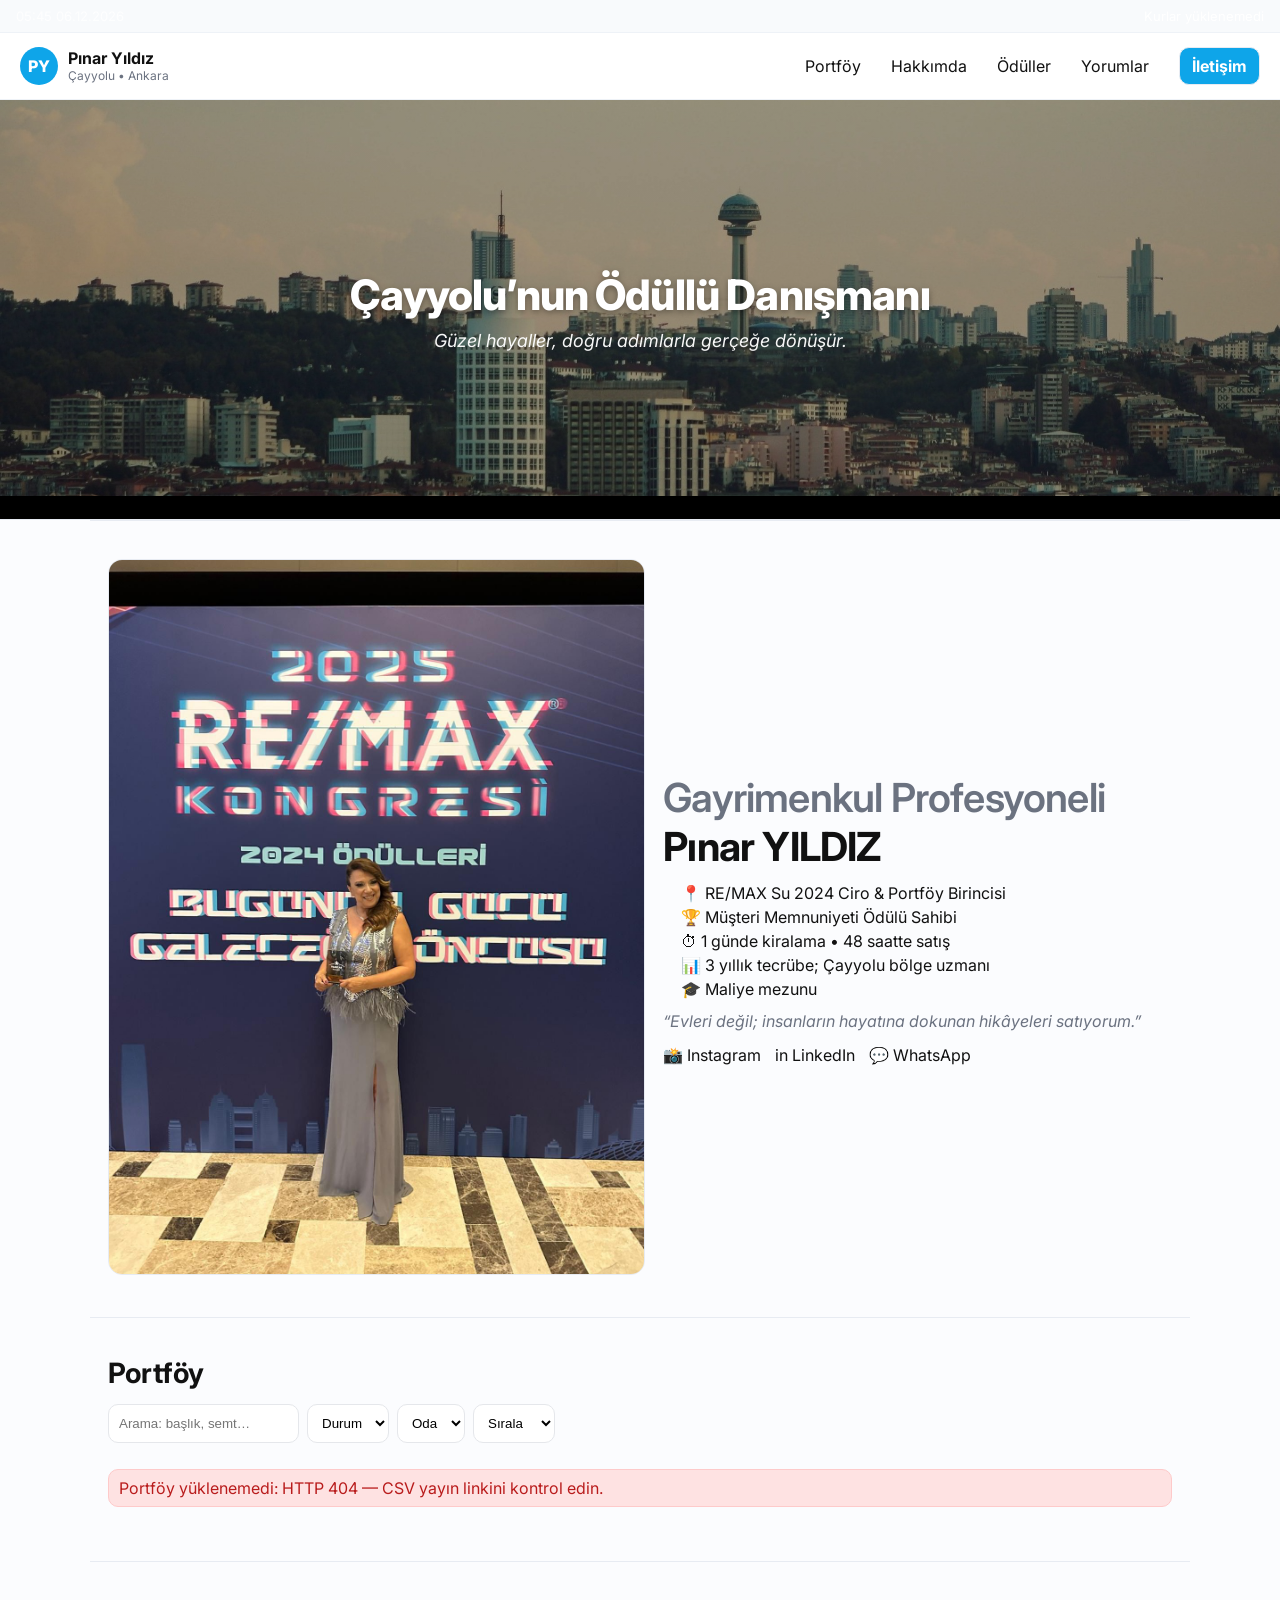
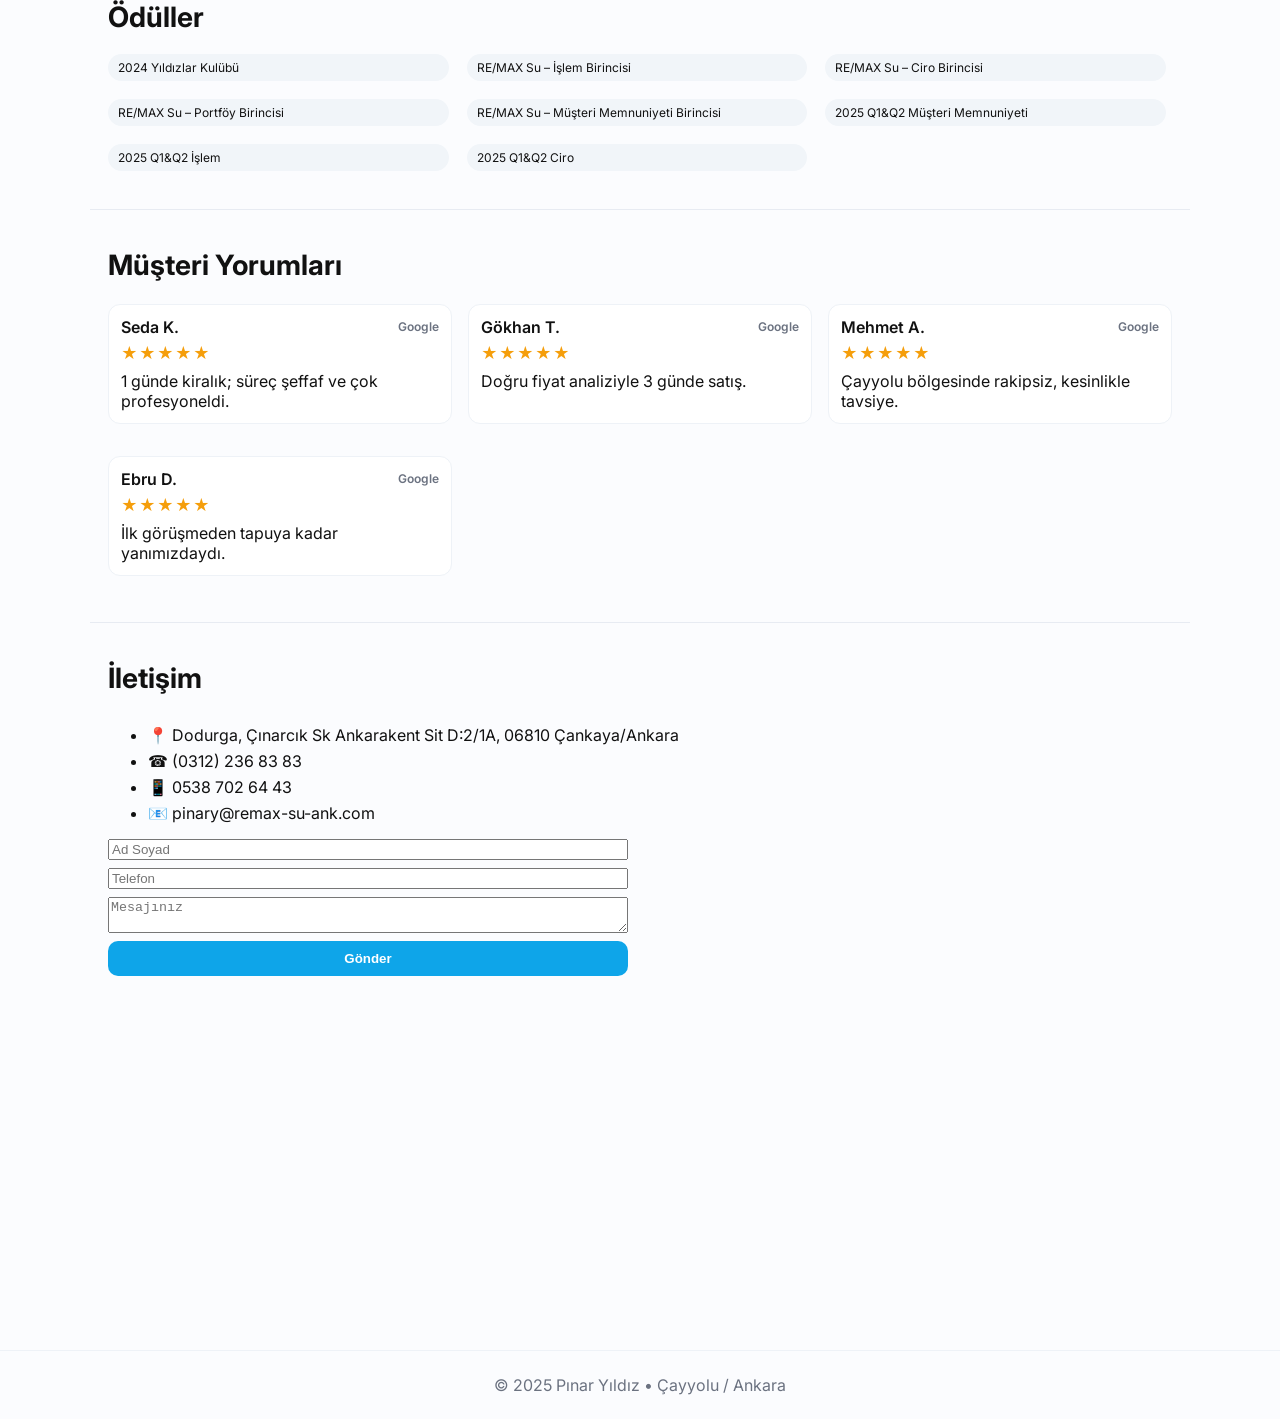
==== index.html @ f25b26f2 "Update index.html" ====
<!doctype html>
<html lang="tr">
<head>
  <meta charset="utf-8">
  <meta name="viewport" content="width=device-width,initial-scale=1">
  <title>Pınar Yıldız | Çayyolu Ankara</title>
  <meta name="description" content="Pınar Yıldız — Çayyolu/Ankara RE/MAX Su. Satılık & kiralık portföy, hızlı satış, doğru fiyat analizi.">
  <link rel="canonical" href="https://splendid-naiad-4681ce.netlify.app/">
  <meta property="og:title" content="Pınar Yıldız | Çayyolu Ankara">
  <meta property="og:description" content="Çayyolu bölge uzmanı. Satılık-kiralık portföyü gör.">
  <meta property="og:image" content="https://splendid-naiad-4681ce.netlify.app/assets/og.jpg">
  <meta property="og:type" content="website">
  <meta property="og:url" content="https://splendid-naiad-4681ce.netlify.app/">
  <meta name="twitter:card" content="summary_large_image">
  <link rel="icon" href="assets/favicon.png">
  <link href="https://fonts.googleapis.com/css2?family=Inter:wght@300;400;600;800&display=swap" rel="stylesheet">
  <link rel="stylesheet" href="styles.css">
  <style>
    :root{--c:#0ea5e9;--text:#111;--muted:#6b7280}
    body{font-family:Inter,system-ui,-apple-system,Segoe UI,Roboto,Arial,sans-serif;color:var(--text)}
    .topbar{display:flex;justify-content:space-between;gap:12px;padding:8px 16px;font-size:13px;background:#f8fafc;border-bottom:1px solid #eef2f7}
    .topbar .dt{opacity:.8}
    header.nav{display:flex;justify-content:space-between;align-items:center;padding:14px 20px;border-bottom:1px solid #eef2f7;position:sticky;top:0;background:#fff;z-index:20}
    .brand{display:flex;gap:10px;align-items:center}
    .brand .dot{width:38px;height:38px;border-radius:999px;background:var(--c);color:#fff;display:grid;place-items:center;font-weight:800}
    .brand .txt{display:flex;flex-direction:column;line-height:1}
    .brand .txt span{color:var(--muted);font-size:12px;margin-top:4px}
    .nav nav a{margin-left:14px;text-decoration:none;color:#111}
    .nav nav a.btn{background:var(--c);color:#fff;padding:8px 12px;border-radius:10px}
    .hero-banner{position:relative;overflow:hidden}
    .hero-banner img{width:100%;height:44vh;object-fit:cover;display:block}
    .hero-banner .overlay{position:absolute;inset:0;display:grid;place-content:center;text-align:center;color:#fff;background:linear-gradient(0deg,rgba(0,0,0,.35),rgba(0,0,0,.35))}
    .headline{font-size:clamp(22px,4vw,40px);font-weight:300}
    .headline b{font-weight:800}
    .subhead{opacity:.9;margin-top:8px}
    .section{padding:38px 18px;max-width:1100px;margin:auto}
    h2{font-size:28px;margin:0 0 14px}
    .intro-grid{display:grid;grid-template-columns:1fr;gap:18px}
    .intro-photo img{width:100%;border-radius:14px}
    .bullets{padding-left:18px;margin:12px 0}
    .bullets li{margin:4px 0}
    .grid.three{display:grid;grid-template-columns:repeat(1,minmax(0,1fr));gap:16px}
    .card{display:block;border:1px solid #eef2f7;border-radius:16px;overflow:hidden;background:#fff;box-shadow:0 1px 4px rgba(0,0,0,.04)}
    .card img{width:100%;height:240px;object-fit:cover;background:#0f172a;color:#fff;display:grid;place-items:center}
    .card .pb{padding:12px 14px}
    .meta{color:var(--muted);font-size:13px;margin:6px 0}
    .price{color:#ef4444;font-weight:800}
    .muted{color:var(--muted)}
    .filters{display:flex;gap:8px;flex-wrap:wrap;margin-bottom:10px}
    .filters input,.filters select{padding:10px;border:1px solid #e5e7eb;border-radius:10px}
    .err{color:#b91c1c;background:#fee2e2;border:1px solid #fecaca;padding:8px 10px;border-radius:10px}
    .badges span{display:inline-block;margin:6px 6px 0 0;background:#f1f5f9;padding:6px 10px;border-radius:999px;font-size:12px}
    .footer{padding:24px 18px;text-align:center;color:var(--muted);border-top:1px solid #eef2f7}
    .sticky-cta{position:fixed;bottom:12px;left:50%;transform:translateX(-50%);display:flex;gap:10px;background:#fff;padding:8px 12px;border-radius:999px;box-shadow:0 6px 20px rgba(0,0,0,.15);z-index:50}
    .sticky-cta a{padding:8px 14px;border-radius:999px;background:var(--c);color:#fff;text-decoration:none;font-weight:600}
    @media(min-width:760px){.grid.three{grid-template-columns:repeat(2,minmax(0,1fr))}.intro-grid{grid-template-columns:1fr 1.2fr}}
    @media(min-width:1024px){.grid.three{grid-template-columns:repeat(3,minmax(0,1fr))}}
    @media(min-width:900px){.sticky-cta{display:none}}
  </style>
  <script type="application/ld+json">
  {
    "@context":"https://schema.org",
    "@type":"RealEstateAgent",
    "name":"Pınar Yıldız",
    "areaServed":"Çayyolu, Ankara",
    "telephone":"+90 538 702 64 43",
    "url":"https://splendid-naiad-4681ce.netlify.app/",
    "image":"https://splendid-naiad-4681ce.netlify.app/assets/og.jpg",
    "address":{"@type":"PostalAddress","addressLocality":"Çankaya","addressRegion":"Ankara","addressCountry":"TR"},
    "sameAs":["https://www.instagram.com/remaxsupinar","https://www.linkedin.com/in/p%C4%B1nar-y%C4%B1ld%C4%B1z-4ab33a333"]
  }
  </script>
</head>
<body>
  <div class="topbar">
    <div class="dt"><span id="clock">--:--</span> <span id="date">--.--.----</span></div>
    <div id="rates">USD • EUR • GBP</div>
  </div>

  <header class="nav">
    <div class="brand"><div class="dot">PY</div><div class="txt"><b>Pınar Yıldız</b><span>Çayyolu • Ankara</span></div></div>
    <nav><a href="#portfoy">Portföy</a><a href="#hakkinda">Hakkımda</a><a href="#oduller">Ödüller</a><a href="#yorumlar">Yorumlar</a><a class="btn" href="#iletisim">İletişim</a></nav>
  </header>

  <section class="hero-banner">
    <img src="assets/banner.jpg" onerror="this.style.display='none';document.getElementById('hero-fb').style.display='grid';" alt="Atakule">
    <div id="hero-fb" class="overlay" style="display:none"><div class="headline">Çayyolu’nun <b>Ödüllü</b> Danışmanı</div><div class="subhead"><em>Güzel hayaller, doğru adımlarla gerçeğe dönüşür.</em></div></div>
    <div class="overlay"><div class="headline">Çayyolu’nun <b>Ödüllü</b> Danışmanı</div><div class="subhead"><em>Güzel hayaller, doğru adımlarla gerçeğe dönüşür.</em></div></div>
  </section>

  <section id="hakkinda" class="intro section">
    <div class="intro-grid">
      <div class="intro-photo"><img src="assets/award.jpg" alt="Ödül"></div>
      <div class="intro-copy">
        <h1><span class="muted">Gayrimenkul Profesyoneli</span><br><strong>Pınar YILDIZ</strong></h1>
        <ul class="bullets">
          <li>📍 RE/MAX Su 2024 Ciro & Portföy Birincisi</li>
          <li>🏆 Müşteri Memnuniyeti Ödülü Sahibi</li>
          <li>⏱ 1 günde kiralama • 48 saatte satış</li>
          <li>📊 3 yıllık tecrübe; Çayyolu bölge uzmanı</li>
          <li>🎓 Maliye mezunu</li>
        </ul>
        <p class="vision">“Evleri değil; insanların hayatına dokunan hikâyeleri satıyorum.”</p>
        <div class="socials">
          <a target="_blank" href="https://www.instagram.com/remaxsupinar">📸 Instagram</a>
          <a target="_blank" href="https://www.linkedin.com/in/p%C4%B1nar-y%C4%B1ld%C4%B1z-4ab33a333">in LinkedIn</a>
          <a target="_blank" href="https://wa.me/905387026443">💬 WhatsApp</a>
        </div>
      </div>
    </div>
  </section>

  <section id="portfoy" class="section">
    <h2>Portföy</h2>
    <div class="filters">
      <input id="q" placeholder="Arama: başlık, semt…">
      <select id="f_status"><option value="">Durum</option><option>Satılık</option><option>Kiralık</option></select>
      <select id="f_rooms"><option value="">Oda</option><option>1+1</option><option>2+1</option><option>3+1</option><option>4+1</option><option>5+2</option></select>
      <select id="sort"><option value="">Sırala</option><option value="price_asc">Fiyat ↑</option><option value="price_desc">Fiyat ↓</option><option value="m2_asc">m² ↑</option><option value="m2_desc">m² ↓</option></select>
    </div>
    <div id="cards" class="grid three"></div>
    <p id="empty" class="muted" style="display:none">Kriterlere uyan portföy bulunamadı.</p>
    <p id="csvErr" class="err" style="display:none"></p>
  </section>

  <section id="oduller" class="section"><h2>Ödüller</h2>
    <div class="badges">
      <span>2024 Yıldızlar Kulübü</span><span>RE/MAX Su – İşlem Birincisi</span><span>RE/MAX Su – Ciro Birincisi</span>
      <span>RE/MAX Su – Portföy Birincisi</span><span>RE/MAX Su – Müşteri Memnuniyeti Birincisi</span>
      <span>2025 Q1&Q2 Müşteri Memnuniyeti</span><span>2025 Q1&Q2 İşlem</span><span>2025 Q1&Q2 Ciro</span>
    </div>
  </section>

  <section id="yorumlar" class="section"><h2>Müşteri Yorumları</h2><div id="twrap" class="twrap"></div></section>

  <section id="iletisim" class="section">
    <h2>İletişim</h2>
    <div class="grid two" style="display:grid;grid-template-columns:1fr;gap:16px">
      <div>
        <ul class="contact">
          <li>📍 Dodurga, Çınarcık Sk Ankarakent Sit D:2/1A, 06810 Çankaya/Ankara</li>
          <li>☎️ (0312) 236 83 83</li>
          <li>📱 <a href="tel:+905387026443">0538 702 64 43</a></li>
          <li>📧 <a href="mailto:pinary@remax-su-ank.com">pinary@remax-su-ank.com</a></li>
        </ul>
        <form name="iletisim" method="POST" data-netlify="true" class="contact-form" style="margin-top:12px;display:grid;gap:8px;max-width:520px">
          <input type="hidden" name="form-name" value="iletisim">
          <input name="ad" placeholder="Ad Soyad" required>
          <input name="tel" placeholder="Telefon" required>
          <textarea name="mesaj" placeholder="Mesajınız"></textarea>
          <button type="submit" style="background:var(--c);color:#fff;border:0;padding:10px 12px;border-radius:10px;font-weight:600">Gönder</button>
        </form>
      </div>
      <iframe class="map" loading="lazy" style="min-height:320px;border:0;border-radius:12px"
        src="https://www.google.com/maps?q=Dodurga,+Çınarcık+Sk+Ankarakent+Sit+D:2/1A,+06810+Çankaya/Ankara&output=embed"></iframe>
    </div>
  </section>

  <footer class="footer">© 2025 Pınar Yıldız • Çayyolu / Ankara</footer>

  <!-- Yapışkan CTA (mobil) -->
  <div class="sticky-cta">
    <a href="tel:+905387026443">Ara</a>
    <a target="_blank" href="https://wa.me/905387026443?text=Merhaba%2C%20%C3%A7ayyolu%20portf%C3%B6y%C3%BCn%C3%BCzle%20ilgileniyorum.">WhatsApp</a>
    <a href="#portfoy">Portföy</a>
  </div>

  <script>
  // ---- Saat & Tarih
  const pad=n=>n<10?'0'+n:n;
  function tick(){const d=new Date();clock.textContent=pad(d.getHours())+':'+pad(d.getMinutes());date.textContent=pad(d.getDate())+'.'+pad(d.getMonth()+1)+'.'+d.getFullYear()}
  setInterval(tick,1e3); tick();

  // ---- Kurlar (çok basit fallback'li)
  async function loadRates(){
    const el=document.getElementById('rates');
    async function tryOne(url, pick){
      try{const r=await fetch(url,{cache:'no-store'}); if(!r.ok) throw 0; const j=await r.json(); const v=pick(j); if(v){el.textContent=`USD ₺ ${v.usd} • EUR ₺ ${v.eur} • GBP ₺ ${v.gbp}`; return 1}}catch(e){}
      return 0;
    }
    if(await tryOne('https://api.exchangerate.host/latest?base=TRY&symbols=USD,EUR,GBP',j=>j?.rates?({usd:(1/j.rates.USD).toFixed(2),eur:(1/j.rates.EUR).toFixed(2),gbp:(1/j.rates.GBP).toFixed(2)}):0))return;
    el.textContent='Kurlar yüklenemedi';
  }
  loadRates(); setInterval(loadRates,300000);

  // ---- CSV + Görsel ayıklama
  window.PLACEHOLDER='assets/no-image.jpg';
  function cleanImage(u){
    if(!u) return '';
    u=String(u).trim();
    if(u.includes('|')||u.includes(',')) u=u.split(/[|,]/)[0].trim();
    let m=u.match(/\[img\](https?:\/\/[^\[]+)\[\/img\]/i); if(m) return m[1];
    m=u.match(/<img[^>]+src=["']([^"']+)["']/i);       if(m) return m[1];
    m=u.match(/(https?:\/\/i\.ibb\.co\/[^\s\]]+\.(?:jpg|jpeg|png|webp|gif))/i); if(m) return m[1];
    return u;
  }
  function isDirectImage(url){return /^https?:\/\/.+\.(jpg|jpeg|png|webp|gif)(\?.*)?$/i.test(url||'')}
  function imgSrc(it){
    let u=cleanImage(it?.image_url);
    if(!u) return window.PLACEHOLDER;
    if(!/^https?:\/\//i.test(u)) return 'assets/'+u.replace(/^\/+/,''); // dosya adı
    return isDirectImage(u)?u:window.PLACEHOLDER;
  }

  // ---- Kart şablonu
  const phone='905387026443';
  function card(x){
    const img=imgSrc(x), href=(x.link&&x.link.startsWith('http'))?x.link:'#';
    const wa=`https://wa.me/${phone}?text=${encodeURIComponent((x.title||'İlan')+' - '+(href||location.href))}`;
    return `<a class="card" target="_blank" rel="noopener" href="${href}">
      <img src="${img}" loading="lazy" alt="${(x.title||'').replace(/"/g,'&quot;')}">
      <div class="pb">
        <h3>${x.title||''}</h3>
        <div class="meta">${x.district||''} • ${x.rooms||''} • ${x.m2||''} m²</div>
        <div class="price">${x.price||''}</div>
        <div class="muted" style="font-size:12px">Detaya gitmek için karta tıklayın • <a target="_blank" href="${wa}">WhatsApp</a></div>
      </div></a>`;
  }

  // ---- Filtre/Sıralama/Render
  function normNum(v){ if(v==null) return 0; v=String(v).replace(/\./g,'').replace(/[^\d]/g,''); return +v||0 }
  function render(data){
    const q=qEl.value.toLowerCase(), st=fst.value, r=frm.value, s=sort.value;
    let items=data.filter(x=>(!q||String(x.title||'').toLowerCase().includes(q)||String(x.district||'').toLowerCase().includes(q))&&(!st||x.status===st)&&(!r||x.rooms===r));
    if(s==='price_asc')  items.sort((a,b)=>normNum(a.price)-normNum(b.price));
    if(s==='price_desc') items.sort((a,b)=>normNum(b.price)-normNum(a.price));
    if(s==='m2_asc')     items.sort((a,b)=>(+a.m2||0)-(+b.m2||0));
    if(s==='m2_desc')    items.sort((a,b)=>(+b.m2||0)-(+a.m2||0));
    cards.innerHTML = items.map(card).join('');
    empty.style.display = items.length?'none':'block';
  }

  // ---- Function'tan JSON çek
  async function loadAndRender(){
    csvErr.style.display='none';
    try{
      const res=await fetch('/.netlify/functions/portfolio',{cache:'no-store'});
      if(!res.ok) throw new Error('HTTP '+res.status);
      const data=await res.json(); window._DATA=data; render(data);
    }catch(err){
      csvErr.textContent='Portföy yüklenemedi: '+err.message+' — CSV yayın linkini kontrol edin.'; csvErr.style.display='block';
    }
  }

  // ---- Eventler
  const qEl=document.getElementById('q'), fst=document.getElementById('f_status'), frm=document.getElementById('f_rooms'), sort=document.getElementById('sort'),
        cards=document.getElementById('cards'), empty=document.getElementById('empty'), csvErr=document.getElementById('csvErr');
  ['input','change'].forEach(ev=>{
    qEl.addEventListener(ev,()=>render(window._DATA||[]));
    fst.addEventListener(ev,()=>render(window._DATA||[]));
    frm.addEventListener(ev,()=>render(window._DATA||[]));
    sort.addEventListener(ev,()=>render(window._DATA||[]));
  });
  loadAndRender(); setInterval(loadAndRender,120000);

  // ---- Basit yorumlar (placeholder)
  const REVIEWS=[
    {n:'Seda K.',t:'1 günde kiralık; süreç şeffaf ve çok profesyoneldi.',s:5},
    {n:'Gökhan T.',t:'Doğru fiyat analiziyle 3 günde satış.',s:5},
    {n:'Mehmet A.',t:'Çayyolu bölgesinde rakipsiz, kesinlikle tavsiye.',s:5},
    {n:'Ebru D.',t:'İlk görüşmeden tapuya kadar yanımızdaydı.',s:5}
  ];
  function star(n){return '★★★★★'.slice(0,n)}
  document.getElementById('twrap').innerHTML=REVIEWS.map(r=>`<div class="tcard" style="border:1px solid #eef2f7;border-radius:12px;padding:12px;margin:8px 0"><div class="thead" style="font-weight:600">${r.n}<span class="src" style="color:var(--muted);margin-left:6px">Google</span></div><div class="stars" style="color:#f59e0b">${star(r.s)}</div><div>${r.t}</div></div>`).join('');
  </script>
</body>
</html>
---- styles.css ----
:root{ --fg:#0b1016; --muted:#657082; --brand:#c3002f; --stroke:#e7ebf2; --card:#ffffff; --bg:#fbfcfe }
*{box-sizing:border-box} body{margin:0;color:var(--fg);background:var(--bg);font-family:Inter,system-ui,-apple-system,Segoe UI,Roboto,sans-serif;-webkit-font-smoothing:antialiased}
a{color:inherit;text-decoration:none}
.topbar{position:sticky;top:0;z-index:30;display:flex;justify-content:space-between;gap:12px;align-items:center;padding:6px 14px;background:#0b1016;color:#fff;font-size:13px}
.nav{position:sticky;top:32px;z-index:20;display:flex;justify-content:space-between;align-items:center;padding:12px 18px;border-bottom:1px solid var(--stroke);backdrop-filter:blur(8px);background:rgba(255,255,255,.85)}
.brand{display:flex;gap:10px;align-items:center}
.dot{width:36px;height:36px;border-radius:10px;display:grid;place-items:center;background:var(--brand);color:#fff;font-weight:800}
.brand .txt span{display:block;color:var(--muted);font-size:12px}
.nav nav{display:flex;gap:16px;align-items:center}
.btn{display:inline-block;border:1px solid var(--stroke);padding:10px 14px;border-radius:12px;font-weight:700}
.section{padding:54px 18px;border-top:1px solid var(--stroke)}
.section h2{margin:0 0 14px;font-size:28px}
.hero-banner{position:relative;min-height:420px;border-bottom:1px solid var(--stroke);overflow:hidden;background:#000}
.hero-banner img{width:100%;height:100%;object-fit:cover;display:block}
.hero-banner .overlay{position:absolute;inset:0;display:grid;place-items:center;text-align:center;padding:24px;background:linear-gradient(180deg, rgba(0,0,0,.28), rgba(0,0,0,.28))}
.hero-banner .headline{color:#fff;font-size:42px;font-weight:800;letter-spacing:-.02em;text-shadow:0 2px 6px rgba(0,0,0,.35)}
.hero-banner .subhead{color:#fff;margin-top:10px;font-size:18px;opacity:.96}
.intro-grid{display:grid;grid-template-columns:1fr 1fr;gap:28px;align-items:center;width:clamp(320px, 96vw, 1200px);margin:0 auto}
.intro-photo img{width:100%;height:auto;border-radius:16px;border:1px solid var(--stroke);object-fit:cover}
.intro-copy h1{font-size:40px;margin:0 0 10px;letter-spacing:-.02em}
.muted{color:var(--muted);font-weight:600}
.bullets{margin:10px 0 12px;padding-left:0;list-style:none}
.bullets li{margin:6px 0}
.vision{font-style:italic;color:var(--muted);margin:8px 0 14px}
.socials{display:flex;gap:14px;flex-wrap:wrap}
.grid{display:grid;gap:16px}
.grid.two{grid-template-columns:1.2fr .8fr}
.grid.three{grid-template-columns:repeat(3,1fr)}
.filters{display:flex;gap:10px;flex-wrap:wrap;margin-bottom:12px}
.filters input,.filters select{border:1px solid var(--stroke);background:#fff;padding:10px;border-radius:10px}
.card{display:block;background:var(--card);border:1px solid var(--stroke);border-radius:14px;padding:0;overflow:hidden;transition:transform .25s ease, box-shadow .25s ease}
.card:hover{transform:translateY(-2px);box-shadow:0 10px 18px rgba(0,0,0,.05)}
.p img,.card img{width:100%;height:180px;object-fit:cover;border-bottom:1px solid var(--stroke)}
.pb{padding:12px}
.meta{color:var(--muted);font-size:13px;margin:4px 0}
.price{font-weight:800;color:var(--brand);margin-bottom:6px}
.badges{display:grid;grid-template-columns:repeat(3,1fr);gap:12px}
.twrap{display:grid;grid-template-columns:repeat(3,1fr);gap:16px}
.tcard{background:#fff;border:1px solid var(--stroke);border-radius:14px;padding:16px}
.tcard .thead{display:flex;justify-content:space-between;align-items:center;margin-bottom:6px}
.tcard .src{color:var(--muted);font-size:12px}
.tcard .stars{color:#ffb400;margin-bottom:8px;font-size:16px;letter-spacing:1px}
.small{font-size:12px}
.contact .contact{list-style:none;padding-left:0}
.contact li{margin:6px 0}
.map{width:100%;height:280px;border:1px solid var(--stroke);border-radius:12px}
.footer{padding:18px;border-top:1px solid var(--stroke);text-align:center;color:var(--muted)}
@media (max-width:980px){ .intro-grid{grid-template-columns:1fr} .grid.two,.grid.three{grid-template-columns:1fr} .badges,.twrap{grid-template-columns:1fr} .intro-copy h1{font-size:34px} .hero-banner{min-height:300px} .hero-banner .headline{font-size:32px} }
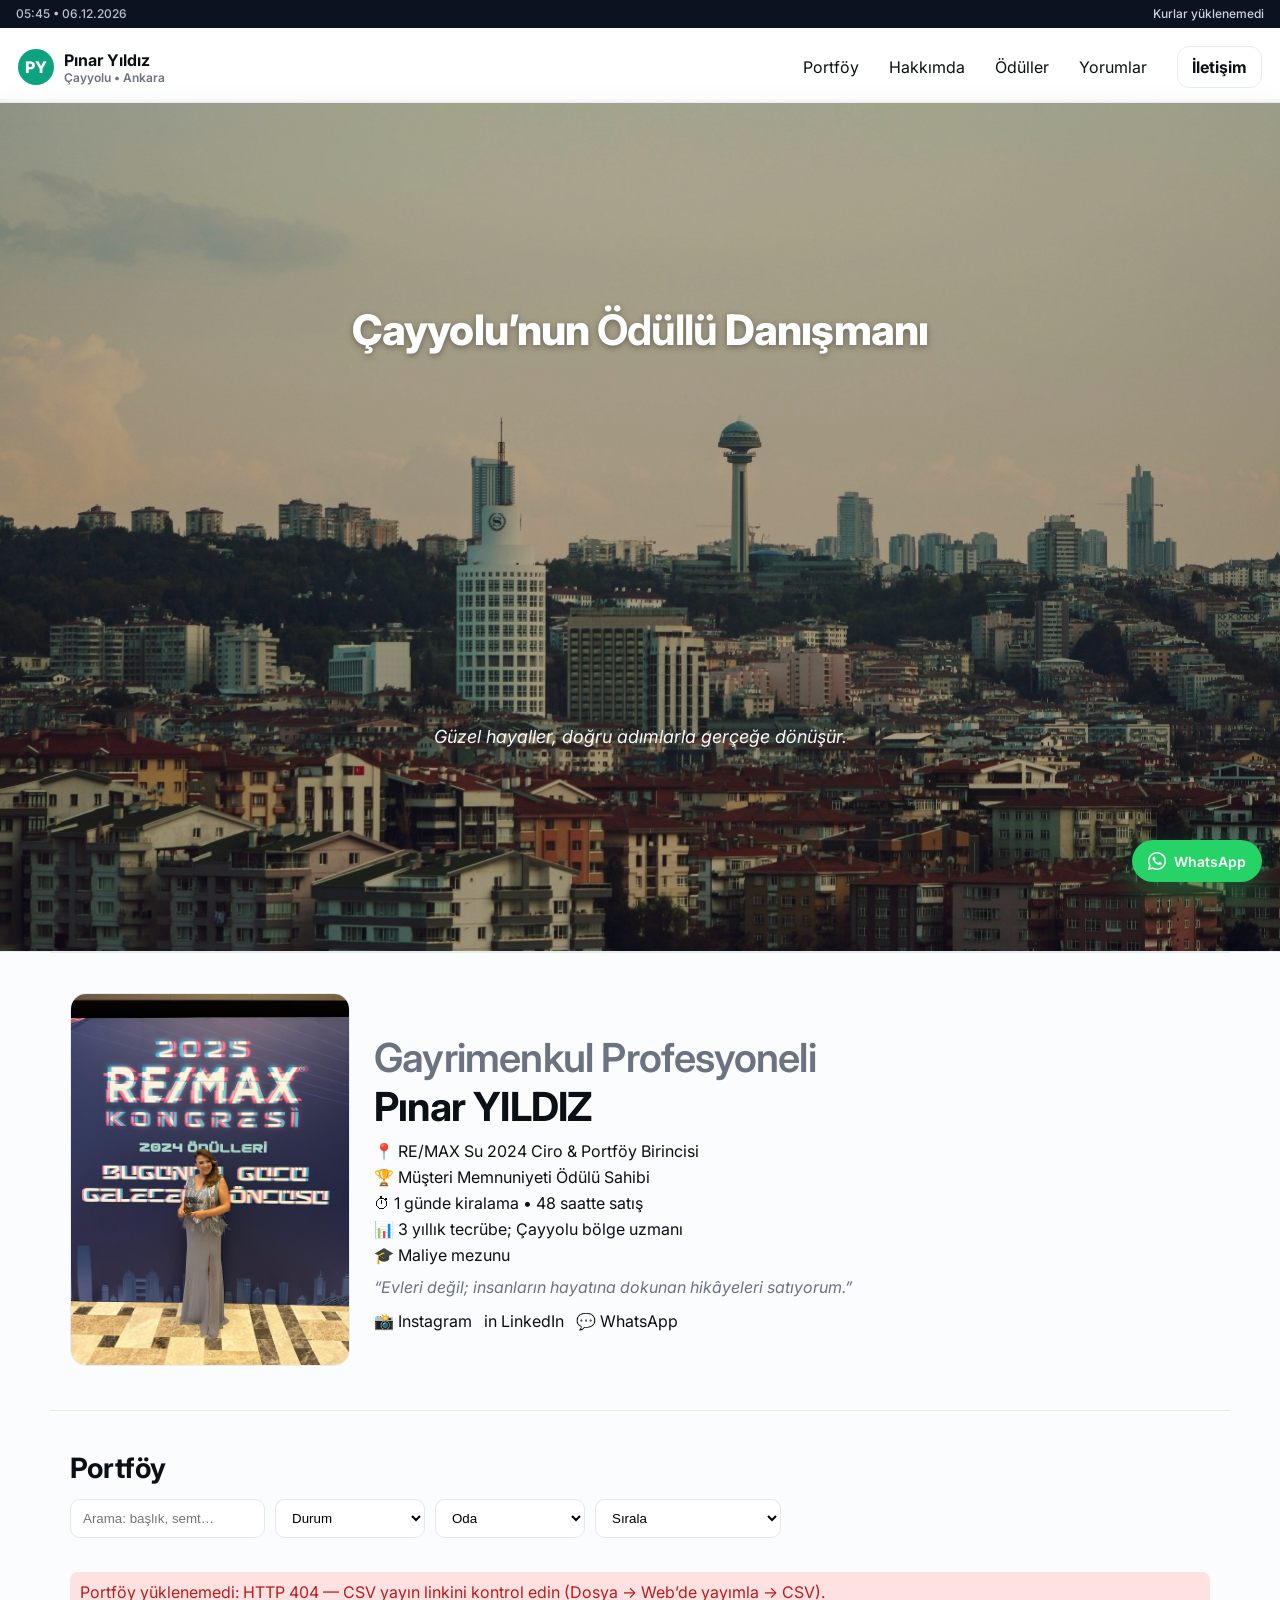
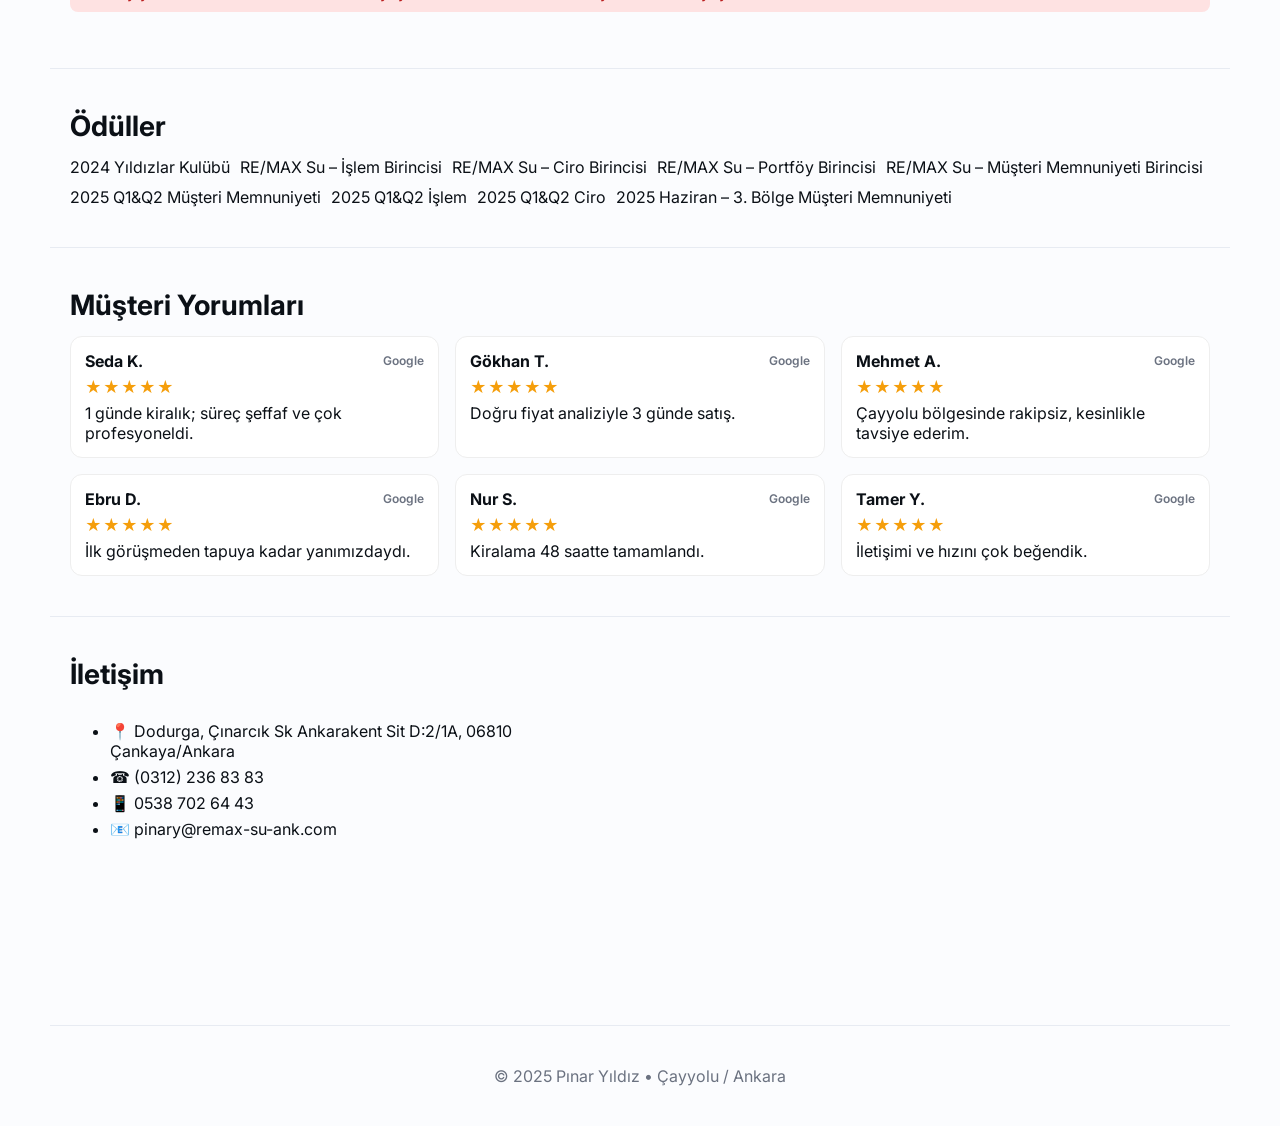
==== commit 781e26f3: "Update index.html" ====
--- a/index.html
+++ b/index.html
@@ -2,95 +2,92 @@
 <html lang="tr">
 <head>
   <meta charset="utf-8">
-  <meta name="viewport" content="width=device-width,initial-scale=1">
+  <meta name="viewport" content="width=device-width, initial-scale=1">
   <title>Pınar Yıldız | Çayyolu Ankara</title>
-  <meta name="description" content="Pınar Yıldız — Çayyolu/Ankara RE/MAX Su. Satılık & kiralık portföy, hızlı satış, doğru fiyat analizi.">
-  <link rel="canonical" href="https://splendid-naiad-4681ce.netlify.app/">
-  <meta property="og:title" content="Pınar Yıldız | Çayyolu Ankara">
-  <meta property="og:description" content="Çayyolu bölge uzmanı. Satılık-kiralık portföyü gör.">
-  <meta property="og:image" content="https://splendid-naiad-4681ce.netlify.app/assets/og.jpg">
-  <meta property="og:type" content="website">
-  <meta property="og:url" content="https://splendid-naiad-4681ce.netlify.app/">
-  <meta name="twitter:card" content="summary_large_image">
-  <link rel="icon" href="assets/favicon.png">
   <link href="https://fonts.googleapis.com/css2?family=Inter:wght@300;400;600;800&display=swap" rel="stylesheet">
   <link rel="stylesheet" href="styles.css">
+
+  <!-- Görsel/kart görünüşünü garantiye alan ufak ek stiller -->
   <style>
-    :root{--c:#0ea5e9;--text:#111;--muted:#6b7280}
-    body{font-family:Inter,system-ui,-apple-system,Segoe UI,Roboto,Arial,sans-serif;color:var(--text)}
-    .topbar{display:flex;justify-content:space-between;gap:12px;padding:8px 16px;font-size:13px;background:#f8fafc;border-bottom:1px solid #eef2f7}
-    .topbar .dt{opacity:.8}
-    header.nav{display:flex;justify-content:space-between;align-items:center;padding:14px 20px;border-bottom:1px solid #eef2f7;position:sticky;top:0;background:#fff;z-index:20}
-    .brand{display:flex;gap:10px;align-items:center}
-    .brand .dot{width:38px;height:38px;border-radius:999px;background:var(--c);color:#fff;display:grid;place-items:center;font-weight:800}
-    .brand .txt{display:flex;flex-direction:column;line-height:1}
-    .brand .txt span{color:var(--muted);font-size:12px;margin-top:4px}
-    .nav nav a{margin-left:14px;text-decoration:none;color:#111}
-    .nav nav a.btn{background:var(--c);color:#fff;padding:8px 12px;border-radius:10px}
-    .hero-banner{position:relative;overflow:hidden}
-    .hero-banner img{width:100%;height:44vh;object-fit:cover;display:block}
-    .hero-banner .overlay{position:absolute;inset:0;display:grid;place-content:center;text-align:center;color:#fff;background:linear-gradient(0deg,rgba(0,0,0,.35),rgba(0,0,0,.35))}
-    .headline{font-size:clamp(22px,4vw,40px);font-weight:300}
-    .headline b{font-weight:800}
-    .subhead{opacity:.9;margin-top:8px}
-    .section{padding:38px 18px;max-width:1100px;margin:auto}
-    h2{font-size:28px;margin:0 0 14px}
-    .intro-grid{display:grid;grid-template-columns:1fr;gap:18px}
-    .intro-photo img{width:100%;border-radius:14px}
-    .bullets{padding-left:18px;margin:12px 0}
-    .bullets li{margin:4px 0}
-    .grid.three{display:grid;grid-template-columns:repeat(1,minmax(0,1fr));gap:16px}
-    .card{display:block;border:1px solid #eef2f7;border-radius:16px;overflow:hidden;background:#fff;box-shadow:0 1px 4px rgba(0,0,0,.04)}
-    .card img{width:100%;height:240px;object-fit:cover;background:#0f172a;color:#fff;display:grid;place-items:center}
-    .card .pb{padding:12px 14px}
-    .meta{color:var(--muted);font-size:13px;margin:6px 0}
+    :root { --brand:#0da37f; --muted:#6b7280; }
+    .topbar{display:flex;justify-content:space-between;gap:12px;padding:8px 16px;background:#0b1220;color:#cbd5e1;font:500 12px/1 Inter;}
+    .topbar .dt{opacity:.9}
+    .nav{display:flex;justify-content:space-between;align-items:center;padding:14px 18px}
+    .nav .brand{display:flex;gap:10px;align-items:center}
+    .nav .brand .dot{width:36px;height:36px;border-radius:50%;display:grid;place-items:center;background:var(--brand);color:#fff;font-weight:800}
+    .nav nav a{margin-left:14px}
+    .muted{color:var(--muted)}
+    .section{padding:40px 20px;max-width:1180px;margin:auto}
+
+    /* --- Portföy kartları --- */
+    .grid.three{display:grid;grid-template-columns:repeat(3,minmax(0,1fr));gap:22px}
+    @media (max-width:1024px){.grid.three{grid-template-columns:repeat(2,minmax(0,1fr))}}
+    @media (max-width:640px){.grid.three{grid-template-columns:1fr}}
+    .card{border-radius:14px;background:#fff;box-shadow:0 4px 20px rgba(0,0,0,.05);overflow:hidden;display:flex;flex-direction:column;text-decoration:none;color:inherit;transition:transform .15s ease, box-shadow .15s ease}
+    .card:hover{transform:translateY(-2px);box-shadow:0 10px 26px rgba(0,0,0,.10)}
+    .img-wrap{position:relative;aspect-ratio:16/9;background:#0f172a;overflow:hidden}
+    .img-wrap img{width:100%;height:100%;object-fit:cover;display:block}
+    .img-wrap::after{content:"";position:absolute;inset:auto 0 0 0;height:86px;background:linear-gradient(180deg,transparent,rgba(0,0,0,.55));pointer-events:none}
+    .pb{padding:14px 16px}
+    .pb h3{margin:0 0 4px 0}
     .price{color:#ef4444;font-weight:800}
-    .muted{color:var(--muted)}
-    .filters{display:flex;gap:8px;flex-wrap:wrap;margin-bottom:10px}
-    .filters input,.filters select{padding:10px;border:1px solid #e5e7eb;border-radius:10px}
-    .err{color:#b91c1c;background:#fee2e2;border:1px solid #fecaca;padding:8px 10px;border-radius:10px}
-    .badges span{display:inline-block;margin:6px 6px 0 0;background:#f1f5f9;padding:6px 10px;border-radius:999px;font-size:12px}
-    .footer{padding:24px 18px;text-align:center;color:var(--muted);border-top:1px solid #eef2f7}
-    .sticky-cta{position:fixed;bottom:12px;left:50%;transform:translateX(-50%);display:flex;gap:10px;background:#fff;padding:8px 12px;border-radius:999px;box-shadow:0 6px 20px rgba(0,0,0,.15);z-index:50}
-    .sticky-cta a{padding:8px 14px;border-radius:999px;background:var(--c);color:#fff;text-decoration:none;font-weight:600}
-    @media(min-width:760px){.grid.three{grid-template-columns:repeat(2,minmax(0,1fr))}.intro-grid{grid-template-columns:1fr 1.2fr}}
-    @media(min-width:1024px){.grid.three{grid-template-columns:repeat(3,minmax(0,1fr))}}
-    @media(min-width:900px){.sticky-cta{display:none}}
+    .meta{font-size:13px;color:#64748b;margin:4px 0 10px}
+    .small{font-size:12px}
+    .filters{display:flex;gap:10px;flex-wrap:wrap;margin:12px 0 18px}
+    .filters input,.filters select{padding:10px 12px;border:1px solid #e5e7eb;border-radius:10px;min-width:150px}
+    .filters select{cursor:pointer}
+
+    /* WhatsApp yüzen buton */
+    .wa-fab{position:fixed;right:18px;bottom:18px;background:#25D366;color:#fff;border-radius:999px;padding:12px 16px;
+      display:flex;align-items:center;gap:8px;font:600 14px Inter;box-shadow:0 12px 34px rgba(37,211,102,.35);z-index:50}
+    .wa-fab:hover{filter:brightness(1.05)}
+    .wa-fab svg{width:18px;height:18px;display:block}
+    .err{color:#b91c1c;background:#fee2e2;padding:10px;border-radius:8px}
   </style>
-  <script type="application/ld+json">
-  {
-    "@context":"https://schema.org",
-    "@type":"RealEstateAgent",
-    "name":"Pınar Yıldız",
-    "areaServed":"Çayyolu, Ankara",
-    "telephone":"+90 538 702 64 43",
-    "url":"https://splendid-naiad-4681ce.netlify.app/",
-    "image":"https://splendid-naiad-4681ce.netlify.app/assets/og.jpg",
-    "address":{"@type":"PostalAddress","addressLocality":"Çankaya","addressRegion":"Ankara","addressCountry":"TR"},
-    "sameAs":["https://www.instagram.com/remaxsupinar","https://www.linkedin.com/in/p%C4%B1nar-y%C4%B1ld%C4%B1z-4ab33a333"]
-  }
-  </script>
 </head>
 <body>
+
+  <!-- Üst Çubuk -->
   <div class="topbar">
-    <div class="dt"><span id="clock">--:--</span> <span id="date">--.--.----</span></div>
-    <div id="rates">USD • EUR • GBP</div>
+    <div class="dt"><span id="clock">--:--</span> • <span id="date">--.--.----</span></div>
+    <div id="rates">Kurlar yükleniyor…</div>
   </div>
 
+  <!-- Başlık / Menü -->
   <header class="nav">
-    <div class="brand"><div class="dot">PY</div><div class="txt"><b>Pınar Yıldız</b><span>Çayyolu • Ankara</span></div></div>
-    <nav><a href="#portfoy">Portföy</a><a href="#hakkinda">Hakkımda</a><a href="#oduller">Ödüller</a><a href="#yorumlar">Yorumlar</a><a class="btn" href="#iletisim">İletişim</a></nav>
+    <div class="brand">
+      <div class="dot">PY</div>
+      <div class="txt">
+        <b>Pınar Yıldız</b><br>
+        <span class="muted">Çayyolu • Ankara</span>
+      </div>
+    </div>
+    <nav>
+      <a href="#portfoy">Portföy</a>
+      <a href="#hakkinda">Hakkımda</a>
+      <a href="#oduller">Ödüller</a>
+      <a href="#yorumlar">Yorumlar</a>
+      <a class="btn" href="#iletisim">İletişim</a>
+    </nav>
   </header>
 
+  <!-- Kahraman görsel (mevcut banner’ını bozmayalım) -->
   <section class="hero-banner">
     <img src="assets/banner.jpg" onerror="this.style.display='none';document.getElementById('hero-fb').style.display='grid';" alt="Atakule">
-    <div id="hero-fb" class="overlay" style="display:none"><div class="headline">Çayyolu’nun <b>Ödüllü</b> Danışmanı</div><div class="subhead"><em>Güzel hayaller, doğru adımlarla gerçeğe dönüşür.</em></div></div>
-    <div class="overlay"><div class="headline">Çayyolu’nun <b>Ödüllü</b> Danışmanı</div><div class="subhead"><em>Güzel hayaller, doğru adımlarla gerçeğe dönüşür.</em></div></div>
-  </section>
-
+    <div id="hero-fb" class="overlay" style="display:none">
+      <div class="headline">Çayyolu’nun <b>Ödüllü</b> Danışmanı</div>
+      <div class="subhead"><em>Güzel hayaller, doğru adımlarla gerçeğe dönüşür.</em></div>
+    </div>
+    <div class="overlay">
+      <div class="headline">Çayyolu’nun <b>Ödüllü</b> Danışmanı</div>
+      <div class="subhead"><em>Güzel hayaller, doğru adımlarla gerçeğe dönüşür.</em></div>
+    </div>
+  </section>
+
+  <!-- Hakkımda -->
   <section id="hakkinda" class="intro section">
-    <div class="intro-grid">
-      <div class="intro-photo"><img src="assets/award.jpg" alt="Ödül"></div>
+    <div class="intro-grid" style="display:grid;grid-template-columns:280px 1fr;gap:24px;align-items:center">
+      <div class="intro-photo"><img src="assets/award.jpg" alt="Ödül" style="width:100%;border-radius:16px"></div>
       <div class="intro-copy">
         <h1><span class="muted">Gayrimenkul Profesyoneli</span><br><strong>Pınar YILDIZ</strong></h1>
         <ul class="bullets">
@@ -101,7 +98,7 @@
           <li>🎓 Maliye mezunu</li>
         </ul>
         <p class="vision">“Evleri değil; insanların hayatına dokunan hikâyeleri satıyorum.”</p>
-        <div class="socials">
+        <div class="socials" style="display:flex;gap:12px;flex-wrap:wrap">
           <a target="_blank" href="https://www.instagram.com/remaxsupinar">📸 Instagram</a>
           <a target="_blank" href="https://www.linkedin.com/in/p%C4%B1nar-y%C4%B1ld%C4%B1z-4ab33a333">in LinkedIn</a>
           <a target="_blank" href="https://wa.me/905387026443">💬 WhatsApp</a>
@@ -110,32 +107,57 @@
     </div>
   </section>
 
+  <!-- PORTFÖY -->
   <section id="portfoy" class="section">
     <h2>Portföy</h2>
+
     <div class="filters">
       <input id="q" placeholder="Arama: başlık, semt…">
-      <select id="f_status"><option value="">Durum</option><option>Satılık</option><option>Kiralık</option></select>
-      <select id="f_rooms"><option value="">Oda</option><option>1+1</option><option>2+1</option><option>3+1</option><option>4+1</option><option>5+2</option></select>
-      <select id="sort"><option value="">Sırala</option><option value="price_asc">Fiyat ↑</option><option value="price_desc">Fiyat ↓</option><option value="m2_asc">m² ↑</option><option value="m2_desc">m² ↓</option></select>
-    </div>
+      <select id="f_status">
+        <option value="">Durum</option>
+        <option>Satılık</option>
+        <option>Kiralık</option>
+      </select>
+      <select id="f_rooms">
+        <option value="">Oda</option>
+        <option>1+1</option><option>2+1</option><option>3+1</option>
+        <option>4+1</option><option>4+2</option><option>5+2</option>
+      </select>
+      <select id="f_sort">
+        <option value="">Sırala</option>
+        <option value="price_desc">Fiyat (yüksek → düşük)</option>
+        <option value="price_asc">Fiyat (düşük → yüksek)</option>
+        <option value="m2_desc">m² (büyük → küçük)</option>
+      </select>
+    </div>
+
     <div id="cards" class="grid three"></div>
     <p id="empty" class="muted" style="display:none">Kriterlere uyan portföy bulunamadı.</p>
     <p id="csvErr" class="err" style="display:none"></p>
   </section>
 
-  <section id="oduller" class="section"><h2>Ödüller</h2>
-    <div class="badges">
-      <span>2024 Yıldızlar Kulübü</span><span>RE/MAX Su – İşlem Birincisi</span><span>RE/MAX Su – Ciro Birincisi</span>
-      <span>RE/MAX Su – Portföy Birincisi</span><span>RE/MAX Su – Müşteri Memnuniyeti Birincisi</span>
-      <span>2025 Q1&Q2 Müşteri Memnuniyeti</span><span>2025 Q1&Q2 İşlem</span><span>2025 Q1&Q2 Ciro</span>
-    </div>
-  </section>
-
-  <section id="yorumlar" class="section"><h2>Müşteri Yorumları</h2><div id="twrap" class="twrap"></div></section>
-
+  <!-- Ödüller -->
+  <section id="oduller" class="section">
+    <h2>Ödüller</h2>
+    <div class="badges" style="display:flex;flex-wrap:wrap;gap:10px">
+      <span>2024 Yıldızlar Kulübü</span><span>RE/MAX Su – İşlem Birincisi</span>
+      <span>RE/MAX Su – Ciro Birincisi</span><span>RE/MAX Su – Portföy Birincisi</span>
+      <span>RE/MAX Su – Müşteri Memnuniyeti Birincisi</span>
+      <span>2025 Q1&Q2 Müşteri Memnuniyeti</span><span>2025 Q1&Q2 İşlem</span>
+      <span>2025 Q1&Q2 Ciro</span><span>2025 Haziran – 3. Bölge Müşteri Memnuniyeti</span>
+    </div>
+  </section>
+
+  <!-- Yorumlar -->
+  <section id="yorumlar" class="section">
+    <h2>Müşteri Yorumları</h2>
+    <div id="twrap" class="twrap" style="display:grid;grid-template-columns:repeat(3,minmax(0,1fr));gap:16px"></div>
+  </section>
+
+  <!-- İletişim -->
   <section id="iletisim" class="section">
     <h2>İletişim</h2>
-    <div class="grid two" style="display:grid;grid-template-columns:1fr;gap:16px">
+    <div class="grid two" style="display:grid;grid-template-columns:1fr 1fr;gap:18px">
       <div>
         <ul class="contact">
           <li>📍 Dodurga, Çınarcık Sk Ankarakent Sit D:2/1A, 06810 Çankaya/Ankara</li>
@@ -143,125 +165,157 @@
           <li>📱 <a href="tel:+905387026443">0538 702 64 43</a></li>
           <li>📧 <a href="mailto:pinary@remax-su-ank.com">pinary@remax-su-ank.com</a></li>
         </ul>
-        <form name="iletisim" method="POST" data-netlify="true" class="contact-form" style="margin-top:12px;display:grid;gap:8px;max-width:520px">
-          <input type="hidden" name="form-name" value="iletisim">
-          <input name="ad" placeholder="Ad Soyad" required>
-          <input name="tel" placeholder="Telefon" required>
-          <textarea name="mesaj" placeholder="Mesajınız"></textarea>
-          <button type="submit" style="background:var(--c);color:#fff;border:0;padding:10px 12px;border-radius:10px;font-weight:600">Gönder</button>
-        </form>
       </div>
-      <iframe class="map" loading="lazy" style="min-height:320px;border:0;border-radius:12px"
+      <iframe class="map" loading="lazy" style="width:100%;min-height:280px;border:0;border-radius:12px"
         src="https://www.google.com/maps?q=Dodurga,+Çınarcık+Sk+Ankarakent+Sit+D:2/1A,+06810+Çankaya/Ankara&output=embed"></iframe>
     </div>
   </section>
 
-  <footer class="footer">© 2025 Pınar Yıldız • Çayyolu / Ankara</footer>
-
-  <!-- Yapışkan CTA (mobil) -->
-  <div class="sticky-cta">
-    <a href="tel:+905387026443">Ara</a>
-    <a target="_blank" href="https://wa.me/905387026443?text=Merhaba%2C%20%C3%A7ayyolu%20portf%C3%B6y%C3%BCn%C3%BCzle%20ilgileniyorum.">WhatsApp</a>
-    <a href="#portfoy">Portföy</a>
-  </div>
-
+  <footer class="footer section" style="text-align:center">© 2025 Pınar Yıldız • Çayyolu / Ankara</footer>
+
+  <!-- WhatsApp Yüzen Buton -->
+  <a class="wa-fab" target="_blank" rel="noopener"
+     id="waFab"
+     href="https://wa.me/905387026443?text=Merhaba%20P%C4%B1nar%20Han%C4%B1m%2C%20portf%C3%B6y%C3%BCn%C3%BCzdeki%20ilanlarla%20ilgileniyorum.">
+    <svg viewBox="0 0 24 24" fill="none"><path d="M20.52 3.49A11.78 11.78 0 0 0 12.07 0C5.42 0 .02 5.4.02 12.05c0 2 .52 3.94 1.51 5.67L0 24l6.43-1.48a12.04 12.04 0 0 0 5.64 1.43h.01c6.65 0 12.05-5.4 12.05-12.05a12 12 0 0 0-3.6-8.41ZM12.08 22.02h-.01a10 10 0 0 1-5.1-1.39l-.37-.22-3.82.88.82-3.72-.24-.38a10 10 0 1 1 8.72 4.83Zm5.5-7.89c-.3-.15-1.75-.86-2.02-.96-.27-.1-.47-.15-.67.15-.2.3-.77.95-.94 1.15-.17.2-.35.22-.65.07-.3-.15-1.26-.46-2.4-1.46-.88-.79-1.47-1.76-1.65-2.06-.17-.3-.02-.46.13-.61.14-.14.3-.35.45-.52.15-.17.2-.3.3-.5.1-.2.05-.37-.02-.52-.07-.15-.67-1.61-.92-2.2-.24-.58-.49-.5-.67-.5h-.57c-.2 0-.52.07-.8.37-.27.3-1.05 1.02-1.05 2.5s1.08 2.9 1.23 3.1c.15.2 2.12 3.23 5.13 4.52.72.31 1.28.5 1.72.64.72.23 1.38.2 1.9.12.58-.09 1.75-.72 2-1.41.24-.69.24-1.29.17-1.41-.07-.12-.27-.2-.57-.35Z" fill="#fff"/></svg>
+    WhatsApp
+  </a>
+
+  <!-- ==== JS ==== -->
   <script>
-  // ---- Saat & Tarih
-  const pad=n=>n<10?'0'+n:n;
-  function tick(){const d=new Date();clock.textContent=pad(d.getHours())+':'+pad(d.getMinutes());date.textContent=pad(d.getDate())+'.'+pad(d.getMonth()+1)+'.'+d.getFullYear()}
-  setInterval(tick,1e3); tick();
-
-  // ---- Kurlar (çok basit fallback'li)
-  async function loadRates(){
-    const el=document.getElementById('rates');
-    async function tryOne(url, pick){
-      try{const r=await fetch(url,{cache:'no-store'}); if(!r.ok) throw 0; const j=await r.json(); const v=pick(j); if(v){el.textContent=`USD ₺ ${v.usd} • EUR ₺ ${v.eur} • GBP ₺ ${v.gbp}`; return 1}}catch(e){}
-      return 0;
-    }
-    if(await tryOne('https://api.exchangerate.host/latest?base=TRY&symbols=USD,EUR,GBP',j=>j?.rates?({usd:(1/j.rates.USD).toFixed(2),eur:(1/j.rates.EUR).toFixed(2),gbp:(1/j.rates.GBP).toFixed(2)}):0))return;
-    el.textContent='Kurlar yüklenemedi';
-  }
-  loadRates(); setInterval(loadRates,300000);
-
-  // ---- CSV + Görsel ayıklama
-  window.PLACEHOLDER='assets/no-image.jpg';
-  function cleanImage(u){
-    if(!u) return '';
-    u=String(u).trim();
-    if(u.includes('|')||u.includes(',')) u=u.split(/[|,]/)[0].trim();
-    let m=u.match(/\[img\](https?:\/\/[^\[]+)\[\/img\]/i); if(m) return m[1];
-    m=u.match(/<img[^>]+src=["']([^"']+)["']/i);       if(m) return m[1];
-    m=u.match(/(https?:\/\/i\.ibb\.co\/[^\s\]]+\.(?:jpg|jpeg|png|webp|gif))/i); if(m) return m[1];
-    return u;
-  }
-  function isDirectImage(url){return /^https?:\/\/.+\.(jpg|jpeg|png|webp|gif)(\?.*)?$/i.test(url||'')}
-  function imgSrc(it){
-    let u=cleanImage(it?.image_url);
-    if(!u) return window.PLACEHOLDER;
-    if(!/^https?:\/\//i.test(u)) return 'assets/'+u.replace(/^\/+/,''); // dosya adı
-    return isDirectImage(u)?u:window.PLACEHOLDER;
-  }
-
-  // ---- Kart şablonu
-  const phone='905387026443';
-  function card(x){
-    const img=imgSrc(x), href=(x.link&&x.link.startsWith('http'))?x.link:'#';
-    const wa=`https://wa.me/${phone}?text=${encodeURIComponent((x.title||'İlan')+' - '+(href||location.href))}`;
-    return `<a class="card" target="_blank" rel="noopener" href="${href}">
-      <img src="${img}" loading="lazy" alt="${(x.title||'').replace(/"/g,'&quot;')}">
-      <div class="pb">
-        <h3>${x.title||''}</h3>
-        <div class="meta">${x.district||''} • ${x.rooms||''} • ${x.m2||''} m²</div>
-        <div class="price">${x.price||''}</div>
-        <div class="muted" style="font-size:12px">Detaya gitmek için karta tıklayın • <a target="_blank" href="${wa}">WhatsApp</a></div>
-      </div></a>`;
-  }
-
-  // ---- Filtre/Sıralama/Render
-  function normNum(v){ if(v==null) return 0; v=String(v).replace(/\./g,'').replace(/[^\d]/g,''); return +v||0 }
-  function render(data){
-    const q=qEl.value.toLowerCase(), st=fst.value, r=frm.value, s=sort.value;
-    let items=data.filter(x=>(!q||String(x.title||'').toLowerCase().includes(q)||String(x.district||'').toLowerCase().includes(q))&&(!st||x.status===st)&&(!r||x.rooms===r));
-    if(s==='price_asc')  items.sort((a,b)=>normNum(a.price)-normNum(b.price));
-    if(s==='price_desc') items.sort((a,b)=>normNum(b.price)-normNum(a.price));
-    if(s==='m2_asc')     items.sort((a,b)=>(+a.m2||0)-(+b.m2||0));
-    if(s==='m2_desc')    items.sort((a,b)=>(+b.m2||0)-(+a.m2||0));
-    cards.innerHTML = items.map(card).join('');
-    empty.style.display = items.length?'none':'block';
-  }
-
-  // ---- Function'tan JSON çek
-  async function loadAndRender(){
-    csvErr.style.display='none';
-    try{
-      const res=await fetch('/.netlify/functions/portfolio',{cache:'no-store'});
-      if(!res.ok) throw new Error('HTTP '+res.status);
-      const data=await res.json(); window._DATA=data; render(data);
-    }catch(err){
-      csvErr.textContent='Portföy yüklenemedi: '+err.message+' — CSV yayın linkini kontrol edin.'; csvErr.style.display='block';
-    }
-  }
-
-  // ---- Eventler
-  const qEl=document.getElementById('q'), fst=document.getElementById('f_status'), frm=document.getElementById('f_rooms'), sort=document.getElementById('sort'),
-        cards=document.getElementById('cards'), empty=document.getElementById('empty'), csvErr=document.getElementById('csvErr');
-  ['input','change'].forEach(ev=>{
-    qEl.addEventListener(ev,()=>render(window._DATA||[]));
-    fst.addEventListener(ev,()=>render(window._DATA||[]));
-    frm.addEventListener(ev,()=>render(window._DATA||[]));
-    sort.addEventListener(ev,()=>render(window._DATA||[]));
-  });
-  loadAndRender(); setInterval(loadAndRender,120000);
-
-  // ---- Basit yorumlar (placeholder)
-  const REVIEWS=[
-    {n:'Seda K.',t:'1 günde kiralık; süreç şeffaf ve çok profesyoneldi.',s:5},
-    {n:'Gökhan T.',t:'Doğru fiyat analiziyle 3 günde satış.',s:5},
-    {n:'Mehmet A.',t:'Çayyolu bölgesinde rakipsiz, kesinlikle tavsiye.',s:5},
-    {n:'Ebru D.',t:'İlk görüşmeden tapuya kadar yanımızdaydı.',s:5}
-  ];
-  function star(n){return '★★★★★'.slice(0,n)}
-  document.getElementById('twrap').innerHTML=REVIEWS.map(r=>`<div class="tcard" style="border:1px solid #eef2f7;border-radius:12px;padding:12px;margin:8px 0"><div class="thead" style="font-weight:600">${r.n}<span class="src" style="color:var(--muted);margin-left:6px">Google</span></div><div class="stars" style="color:#f59e0b">${star(r.s)}</div><div>${r.t}</div></div>`).join('');
+    /* Saat/Tarih */
+    function pad(n){return n<10?'0'+n:n}
+    function tick(){
+      const d=new Date();
+      document.getElementById('clock').textContent = pad(d.getHours())+':'+pad(d.getMinutes());
+      document.getElementById('date').textContent = pad(d.getDate())+'.'+pad(d.getMonth()+1)+'.'+d.getFullYear();
+    }
+    setInterval(tick,1000); tick();
+
+    /* Kurlar: 3 farklı kaynaktan dener */
+    async function loadRates(){
+      const el = document.getElementById('rates');
+      const fmt = v => Number(v).toFixed(2);
+
+      async function tryOne(url, pick){
+        try{
+          const r = await fetch(url, {cache:'no-store'});
+          if(!r.ok) throw 0;
+          const j = await r.json();
+          const o = pick(j);
+          if(o){
+            el.textContent = `USD ₺ ${fmt(o.usd)} • EUR ₺ ${fmt(o.eur)} • GBP ₺ ${fmt(o.gbp)}`;
+            return true;
+          }
+        }catch(e){}
+        return false;
+      }
+
+      if(await tryOne('https://api.exchangerate.host/latest?base=TRY&symbols=USD,EUR,GBP',
+        j => j && j.rates ? ({usd:1/j.rates.USD, eur:1/j.rates.EUR, gbp:1/j.rates.GBP}) : null)) return;
+
+      if(await tryOne('https://api.frankfurter.app/latest?from=TRY&to=USD,EUR,GBP',
+        j => j && j.rates ? ({usd:1/j.rates.USD, eur:1/j.rates.EUR, gbp:1/j.rates.GBP}) : null)) return;
+
+      if(await tryOne('https://open.er-api.com/v6/latest/TRY',
+        j => j && j.rates ? ({usd:1/j.rates.USD, eur:1/j.rates.EUR, gbp:1/j.rates.GBP}) : null)) return;
+
+      el.textContent = 'Kurlar yüklenemedi';
+    }
+    loadRates(); setInterval(loadRates, 300000); // 5 dk
+
+    /* ---- Portföy ---- */
+
+    // CSV -> function JSON’dan gelen görseli düzelt
+    function extractDirectImage(s){
+      if(!s) return '';
+      let t = s.trim();
+      // [url=...][img]https://i.ibb.co/...jpg[/img][/url]
+      let m = t.match(/\[img\](https?:\/\/[^\[]+?)\[\/img\]/i);
+      if(m && m[1]) return m[1];
+      // sadece i.ibb.co/... gelmişse bırak
+      return t;
+    }
+    const NO_IMG = 'assets/no-image.jpg';
+    const priceFmt = (x)=>{
+      if(x == null) return '';
+      const n = Number(String(x).replace(/[^\d]/g,'')) || 0;
+      return n.toLocaleString('tr-TR');
+    };
+    const num = (x)=> Number(String(x||'').replace(/[^\d]/g,'')) || 0;
+
+    function cardHTML(x){
+      const href = (x.link && x.link.startsWith('http')) ? x.link : '#';
+      const img = extractDirectImage(x.image_url) || NO_IMG;
+      const whatsappHref =
+        `https://wa.me/905387026443?text=${encodeURIComponent('Merhaba, '+(x.title||'ilan')+' ile ilgileniyorum: '+(x.link||location.href))}`;
+      return `
+        <a class="card" target="_blank" rel="noopener" href="${href}">
+          <div class="img-wrap">
+            <img loading="lazy" src="${img}" alt="${(x.title||'')}" onerror="this.onerror=null;this.src='${NO_IMG}'">
+          </div>
+          <div class="pb">
+            <h3>${x.title||''}</h3>
+            <div class="meta">${x.district||''} • ${x.rooms||''} • ${x.m2||''} m²</div>
+            <div class="price">${x.price ? priceFmt(x.price) : ''}</div>
+            <div class="small muted">Detaya gitmek için karta tıklayın • <a target="_blank" href="${whatsappHref}">WhatsApp</a></div>
+          </div>
+        </a>`;
+    }
+
+    function render(items){
+      const q = document.getElementById('q').value.toLowerCase();
+      const st = document.getElementById('f_status').value;
+      const rm = document.getElementById('f_rooms').value;
+      const sort = document.getElementById('f_sort').value;
+
+      let arr = items.filter(x =>
+        (!q || String(x.title||'').toLowerCase().includes(q) || String(x.district||'').toLowerCase().includes(q)) &&
+        (!st || x.status === st) &&
+        (!rm || x.rooms === rm)
+      );
+
+      if(sort==='price_desc') arr.sort((a,b)=>num(b.price)-num(a.price));
+      else if(sort==='price_asc') arr.sort((a,b)=>num(a.price)-num(b.price));
+      else if(sort==='m2_desc') arr.sort((a,b)=>num(b.m2)-num(a.m2));
+
+      document.getElementById('cards').innerHTML = arr.map(cardHTML).join('');
+      document.getElementById('empty').style.display = arr.length ? 'none':'block';
+    }
+
+    async function loadPortfolio(){
+      const e = document.getElementById('csvErr'); e.style.display='none';
+      try{
+        const r = await fetch('/.netlify/functions/portfolio', {cache:'no-store'});
+        if(!r.ok) throw new Error('HTTP '+r.status);
+        const data = await r.json();
+        window._DATA = data;
+        render(data);
+      }catch(err){
+        e.textContent = 'Portföy yüklenemedi: '+err.message+' — CSV yayın linkini kontrol edin (Dosya → Web’de yayımla → CSV).';
+        e.style.display = 'block';
+      }
+    }
+    ['q','f_status','f_rooms','f_sort'].forEach(id=>{
+      document.getElementById(id).addEventListener('input', ()=>render(window._DATA||[]));
+    });
+    loadPortfolio(); setInterval(loadPortfolio, 120000);
+
+    /* Yorum kartları */
+    const REVIEWS=[
+      {n:'Seda K.',t:'1 günde kiralık; süreç şeffaf ve çok profesyoneldi.',s:5},
+      {n:'Gökhan T.',t:'Doğru fiyat analiziyle 3 günde satış.',s:5},
+      {n:'Mehmet A.',t:'Çayyolu bölgesinde rakipsiz, kesinlikle tavsiye ederim.',s:5},
+      {n:'Ebru D.',t:'İlk görüşmeden tapuya kadar yanımızdaydı.',s:5},
+      {n:'Nur S.',t:'Kiralama 48 saatte tamamlandı.',s:5},
+      {n:'Tamer Y.',t:'İletişimi ve hızını çok beğendik.',s:5}
+    ];
+    const star = n=>'★★★★★'.slice(0,n);
+    document.getElementById('twrap').innerHTML =
+      REVIEWS.map(r=>`<div class="tcard" style="border:1px solid #eee;padding:14px;border-radius:12px">
+        <div class="thead" style="display:flex;justify-content:space-between"><b>${r.n}</b><span class="src muted">Google</span></div>
+        <div class="stars" style="color:#f59e0b;margin:6px 0">${star(r.s)}</div>
+        <div>${r.t}</div></div>`).join('');
   </script>
 </body>
 </html>
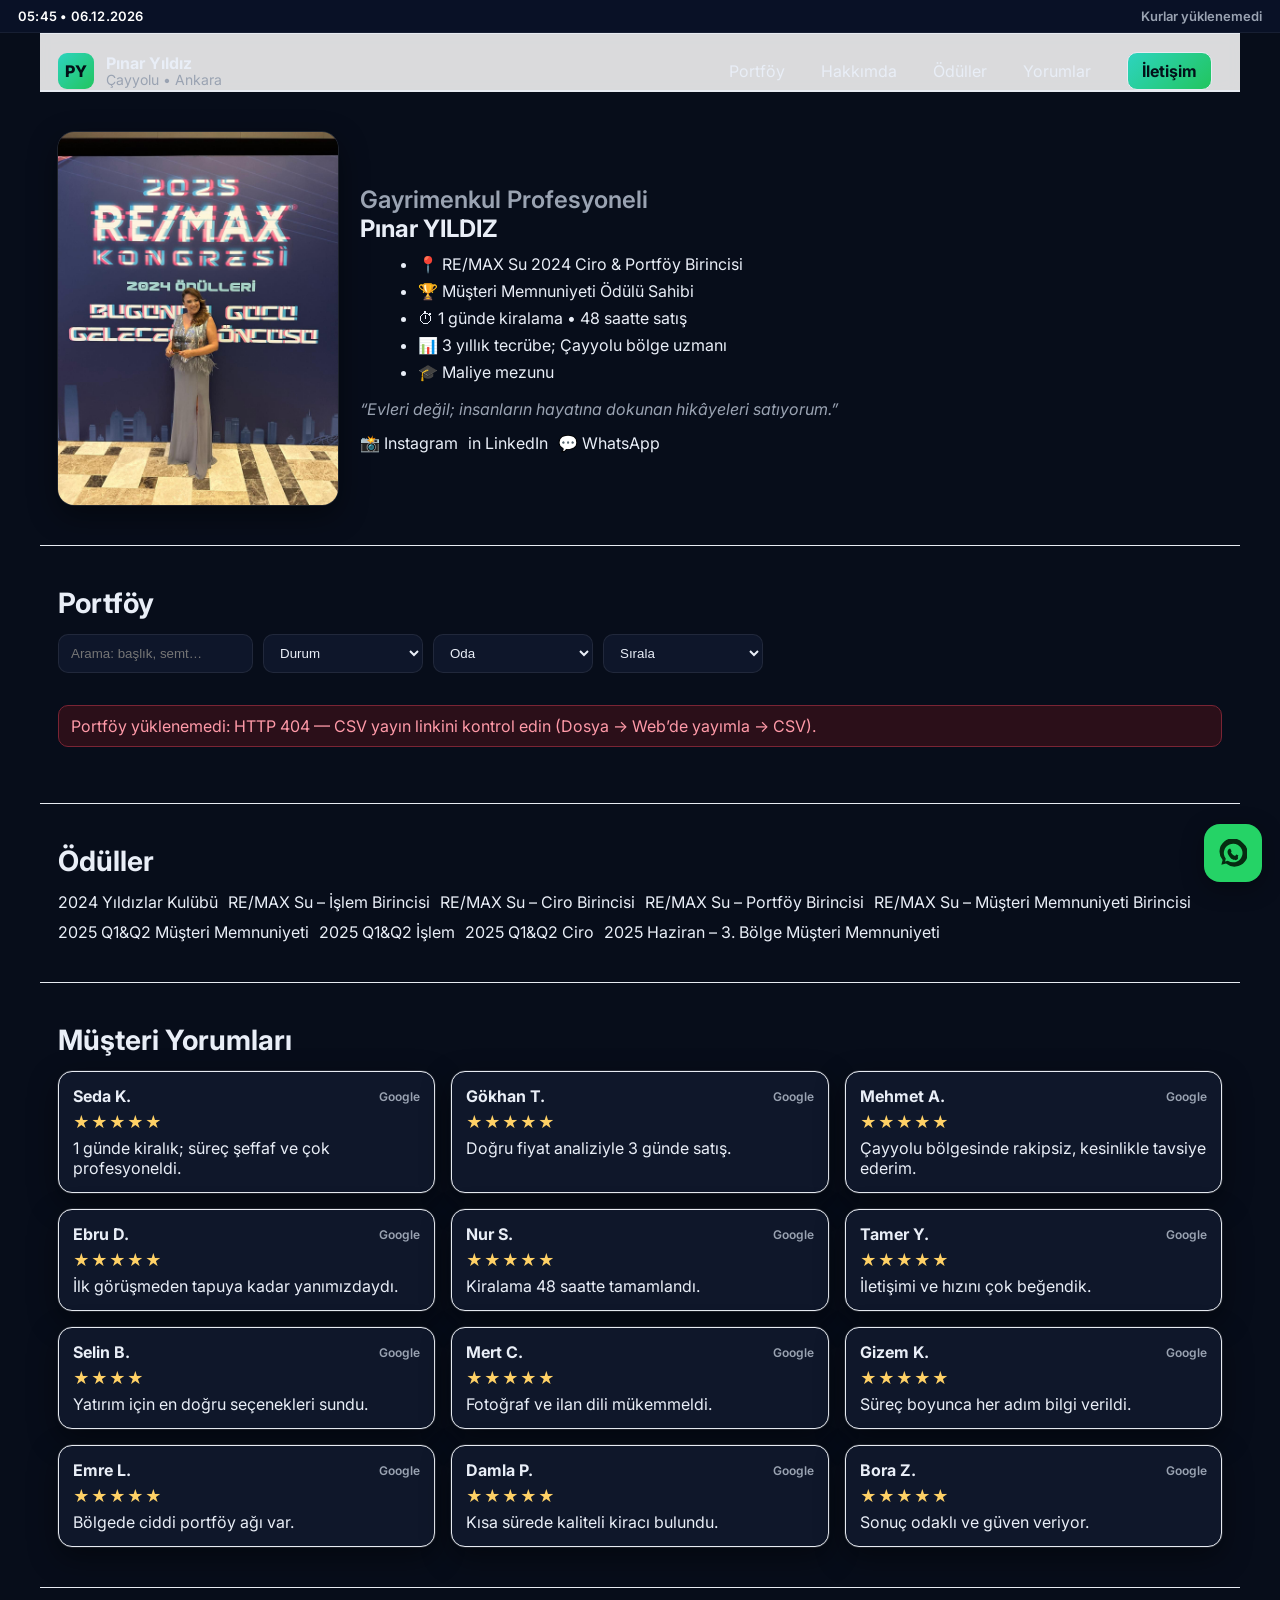
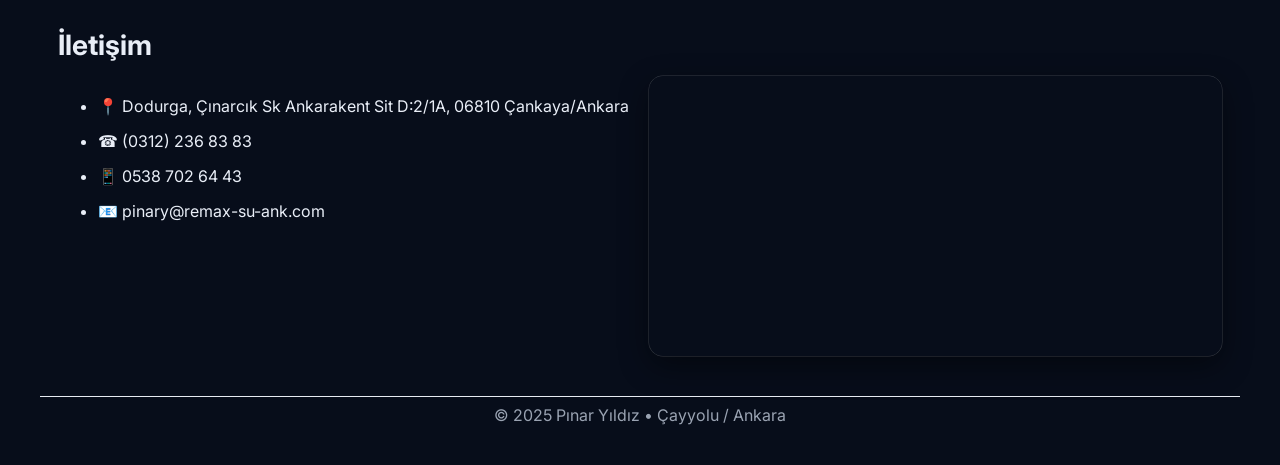
==== commit e6f50e16: "Update index.html" ====
--- a/index.html
+++ b/index.html
@@ -1,66 +1,84 @@
 <!doctype html>
 <html lang="tr">
 <head>
-  <meta charset="utf-8">
-  <meta name="viewport" content="width=device-width, initial-scale=1">
+  <meta charset="utf-8" />
+  <meta name="viewport" content="width=device-width, initial-scale=1" />
   <title>Pınar Yıldız | Çayyolu Ankara</title>
-  <link href="https://fonts.googleapis.com/css2?family=Inter:wght@300;400;600;800&display=swap" rel="stylesheet">
-  <link rel="stylesheet" href="styles.css">
-
-  <!-- Görsel/kart görünüşünü garantiye alan ufak ek stiller -->
+  <link href="https://fonts.googleapis.com/css2?family=Inter:wght@300;400;600;800&display=swap" rel="stylesheet" />
+  <link rel="stylesheet" href="styles.css" />
+
+  <!-- Sayfa düzeltmeleri / portföy kart düzeni -->
   <style>
-    :root { --brand:#0da37f; --muted:#6b7280; }
-    .topbar{display:flex;justify-content:space-between;gap:12px;padding:8px 16px;background:#0b1220;color:#cbd5e1;font:500 12px/1 Inter;}
-    .topbar .dt{opacity:.9}
-    .nav{display:flex;justify-content:space-between;align-items:center;padding:14px 18px}
-    .nav .brand{display:flex;gap:10px;align-items:center}
-    .nav .brand .dot{width:36px;height:36px;border-radius:50%;display:grid;place-items:center;background:var(--brand);color:#fff;font-weight:800}
-    .nav nav a{margin-left:14px}
+    :root{
+      --bg:#0b1220; --card:#0f172a; --muted:#9aa3b2; --txt:#e9eef7; --acc:#15b888; --danger:#f43f5e;
+      --ring:0 0 0 .5px rgba(255,255,255,.2), 0 10px 30px rgba(0,0,0,.45);
+    }
+    body{background:#070d1a;color:var(--txt);font-family:Inter,system-ui,-apple-system,Segoe UI,Roboto,Helvetica,Arial,Noto Sans,"Apple Color Emoji","Segoe UI Emoji";}
     .muted{color:var(--muted)}
-    .section{padding:40px 20px;max-width:1180px;margin:auto}
-
-    /* --- Portföy kartları --- */
-    .grid.three{display:grid;grid-template-columns:repeat(3,minmax(0,1fr));gap:22px}
-    @media (max-width:1024px){.grid.three{grid-template-columns:repeat(2,minmax(0,1fr))}}
-    @media (max-width:640px){.grid.three{grid-template-columns:1fr}}
-    .card{border-radius:14px;background:#fff;box-shadow:0 4px 20px rgba(0,0,0,.05);overflow:hidden;display:flex;flex-direction:column;text-decoration:none;color:inherit;transition:transform .15s ease, box-shadow .15s ease}
-    .card:hover{transform:translateY(-2px);box-shadow:0 10px 26px rgba(0,0,0,.10)}
-    .img-wrap{position:relative;aspect-ratio:16/9;background:#0f172a;overflow:hidden}
-    .img-wrap img{width:100%;height:100%;object-fit:cover;display:block}
-    .img-wrap::after{content:"";position:absolute;inset:auto 0 0 0;height:86px;background:linear-gradient(180deg,transparent,rgba(0,0,0,.55));pointer-events:none}
-    .pb{padding:14px 16px}
-    .pb h3{margin:0 0 4px 0}
-    .price{color:#ef4444;font-weight:800}
-    .meta{font-size:13px;color:#64748b;margin:4px 0 10px}
-    .small{font-size:12px}
-    .filters{display:flex;gap:10px;flex-wrap:wrap;margin:12px 0 18px}
-    .filters input,.filters select{padding:10px 12px;border:1px solid #e5e7eb;border-radius:10px;min-width:150px}
-    .filters select{cursor:pointer}
-
-    /* WhatsApp yüzen buton */
-    .wa-fab{position:fixed;right:18px;bottom:18px;background:#25D366;color:#fff;border-radius:999px;padding:12px 16px;
-      display:flex;align-items:center;gap:8px;font:600 14px Inter;box-shadow:0 12px 34px rgba(37,211,102,.35);z-index:50}
-    .wa-fab:hover{filter:brightness(1.05)}
-    .wa-fab svg{width:18px;height:18px;display:block}
-    .err{color:#b91c1c;background:#fee2e2;padding:10px;border-radius:8px}
+    .topbar{display:flex;justify-content:space-between;gap:16px;align-items:center;padding:8px 18px;background:#091126;border-bottom:1px solid rgba(255,255,255,.06);position:sticky;top:0;z-index:40}
+    .topbar .dt{font-weight:600;letter-spacing:.2px}
+    .nav{display:flex;justify-content:space-between;align-items:center;padding:18px 22px}
+    .brand{display:flex;align-items:center;gap:12px}
+    .brand .dot{background:linear-gradient(135deg,#2dd4bf,#22c55e);color:#031018;font-weight:800;width:36px;height:36px;border-radius:9px;display:grid;place-items:center}
+    .brand .txt{display:flex;flex-direction:column;line-height:1.1}
+    .brand .txt span{font-size:.875rem;color:var(--muted)}
+    .nav nav a{color:var(--txt);text-decoration:none;margin:0 10px}
+    .nav nav .btn{background:linear-gradient(135deg,#2dd4bf,#22c55e);color:#031018;border-radius:10px;padding:8px 14px;font-weight:700}
+
+    .section{padding:40px 18px;max-width:1200px;margin:0 auto}
+    #portfoy h2{font-size:1.75rem;margin-bottom:14px}
+
+    /* Filtreler */
+    .filters{display:flex;gap:10px;flex-wrap:wrap;margin-bottom:16px}
+    .filters input,.filters select{
+      background:#0e162a;border:1px solid rgba(255,255,255,.08);color:var(--txt);
+      padding:10px 12px;border-radius:10px;min-width:160px
+    }
+
+    /* --- Portföy grid: her satırda 3 --- */
+    #cards{
+      display:grid !important;
+      grid-template-columns:repeat(3,minmax(0,1fr)) !important;
+      gap:22px;
+    }
+    @media (max-width:1024px){ #cards{grid-template-columns:repeat(2,minmax(0,1fr)) !important;} }
+    @media (max-width:640px){ #cards{grid-template-columns:1fr !important;} }
+
+    /* --- Kart: resim üstte, bilgi altta --- */
+    .card{display:flex !important;flex-direction:column !important;background:var(--card);border-radius:16px;box-shadow:var(--ring);overflow:hidden;text-decoration:none;color:var(--txt)}
+    .card .img-wrap{width:100%;aspect-ratio:16/9;background:#0b1428}
+    .card .img-wrap img{width:100%;height:100%;object-fit:cover;display:block}
+    .card .pb{padding:14px 16px}
+    .card h3{margin:0 0 8px 0}
+    .card .meta{color:var(--muted);font-size:.95rem;margin-bottom:8px}
+    .card .price{color:var(--danger);font-weight:800}
+    .small{font-size:.85rem}
+
+    /* CSV hata metni */
+    .err{color:#ff9aa8;background:#2b0f19;padding:10px 12px;border:1px solid #7a2434;border-radius:10px}
+
+    /* WhatsApp sabit düğmesi */
+    .fab-wa{
+      position:fixed;right:18px;bottom:18px;width:58px;height:58px;border-radius:16px;
+      background:#25d366;box-shadow:0 6px 22px rgba(0,0,0,.35);display:grid;place-items:center;
+      color:#062b11;text-decoration:none;font-weight:800;z-index:60
+    }
+    .fab-wa svg{width:28px;height:28px;display:block}
   </style>
 </head>
 <body>
 
-  <!-- Üst Çubuk -->
+  <!-- Üst bar: saat + kurlar -->
   <div class="topbar">
     <div class="dt"><span id="clock">--:--</span> • <span id="date">--.--.----</span></div>
-    <div id="rates">Kurlar yükleniyor…</div>
+    <div id="rates" class="muted">USD • EUR • GBP</div>
   </div>
 
-  <!-- Başlık / Menü -->
-  <header class="nav">
+  <!-- Başlık/Navigasyon -->
+  <header class="nav section" style="padding-top:18px;padding-bottom:0">
     <div class="brand">
       <div class="dot">PY</div>
-      <div class="txt">
-        <b>Pınar Yıldız</b><br>
-        <span class="muted">Çayyolu • Ankara</span>
-      </div>
+      <div class="txt"><b>Pınar Yıldız</b><span>Çayyolu • Ankara</span></div>
     </div>
     <nav>
       <a href="#portfoy">Portföy</a>
@@ -71,26 +89,13 @@
     </nav>
   </header>
 
-  <!-- Kahraman görsel (mevcut banner’ını bozmayalım) -->
-  <section class="hero-banner">
-    <img src="assets/banner.jpg" onerror="this.style.display='none';document.getElementById('hero-fb').style.display='grid';" alt="Atakule">
-    <div id="hero-fb" class="overlay" style="display:none">
-      <div class="headline">Çayyolu’nun <b>Ödüllü</b> Danışmanı</div>
-      <div class="subhead"><em>Güzel hayaller, doğru adımlarla gerçeğe dönüşür.</em></div>
-    </div>
-    <div class="overlay">
-      <div class="headline">Çayyolu’nun <b>Ödüllü</b> Danışmanı</div>
-      <div class="subhead"><em>Güzel hayaller, doğru adımlarla gerçeğe dönüşür.</em></div>
-    </div>
-  </section>
-
-  <!-- Hakkımda -->
-  <section id="hakkinda" class="intro section">
-    <div class="intro-grid" style="display:grid;grid-template-columns:280px 1fr;gap:24px;align-items:center">
-      <div class="intro-photo"><img src="assets/award.jpg" alt="Ödül" style="width:100%;border-radius:16px"></div>
-      <div class="intro-copy">
-        <h1><span class="muted">Gayrimenkul Profesyoneli</span><br><strong>Pınar YILDIZ</strong></h1>
-        <ul class="bullets">
+  <!-- Hakkında -->
+  <section id="hakkinda" class="section">
+    <div style="display:grid;grid-template-columns:280px 1fr;gap:22px;align-items:center">
+      <img src="assets/award.jpg" alt="Ödül" style="width:100%;border-radius:16px;box-shadow:var(--ring)" />
+      <div>
+        <h1 style="margin:0 0 8px 0"><span class="muted">Gayrimenkul Profesyoneli</span><br /><strong>Pınar YILDIZ</strong></h1>
+        <ul style="margin:8px 0 12px 18px;line-height:1.7">
           <li>📍 RE/MAX Su 2024 Ciro & Portföy Birincisi</li>
           <li>🏆 Müşteri Memnuniyeti Ödülü Sahibi</li>
           <li>⏱ 1 günde kiralama • 48 saatte satış</li>
@@ -98,7 +103,7 @@
           <li>🎓 Maliye mezunu</li>
         </ul>
         <p class="vision">“Evleri değil; insanların hayatına dokunan hikâyeleri satıyorum.”</p>
-        <div class="socials" style="display:flex;gap:12px;flex-wrap:wrap">
+        <div class="socials" style="display:flex;gap:10px;flex-wrap:wrap">
           <a target="_blank" href="https://www.instagram.com/remaxsupinar">📸 Instagram</a>
           <a target="_blank" href="https://www.linkedin.com/in/p%C4%B1nar-y%C4%B1ld%C4%B1z-4ab33a333">in LinkedIn</a>
           <a target="_blank" href="https://wa.me/905387026443">💬 WhatsApp</a>
@@ -107,12 +112,12 @@
     </div>
   </section>
 
-  <!-- PORTFÖY -->
+  <!-- Portföy -->
   <section id="portfoy" class="section">
     <h2>Portföy</h2>
 
     <div class="filters">
-      <input id="q" placeholder="Arama: başlık, semt…">
+      <input id="q" placeholder="Arama: başlık, semt…" />
       <select id="f_status">
         <option value="">Durum</option>
         <option>Satılık</option>
@@ -120,14 +125,14 @@
       </select>
       <select id="f_rooms">
         <option value="">Oda</option>
-        <option>1+1</option><option>2+1</option><option>3+1</option>
-        <option>4+1</option><option>4+2</option><option>5+2</option>
+        <option>1+1</option><option>2+1</option><option>3+1</option><option>4+1</option><option>5+2</option>
       </select>
-      <select id="f_sort">
+      <select id="f_sort" title="Sırala">
         <option value="">Sırala</option>
-        <option value="price_desc">Fiyat (yüksek → düşük)</option>
-        <option value="price_asc">Fiyat (düşük → yüksek)</option>
-        <option value="m2_desc">m² (büyük → küçük)</option>
+        <option value="price_asc">Fiyat (Artan)</option>
+        <option value="price_desc">Fiyat (Azalan)</option>
+        <option value="m2_desc">m² (Büyükten)</option>
+        <option value="m2_asc">m² (Küçükten)</option>
       </select>
     </div>
 
@@ -140,11 +145,10 @@
   <section id="oduller" class="section">
     <h2>Ödüller</h2>
     <div class="badges" style="display:flex;flex-wrap:wrap;gap:10px">
-      <span>2024 Yıldızlar Kulübü</span><span>RE/MAX Su – İşlem Birincisi</span>
-      <span>RE/MAX Su – Ciro Birincisi</span><span>RE/MAX Su – Portföy Birincisi</span>
-      <span>RE/MAX Su – Müşteri Memnuniyeti Birincisi</span>
-      <span>2025 Q1&Q2 Müşteri Memnuniyeti</span><span>2025 Q1&Q2 İşlem</span>
-      <span>2025 Q1&Q2 Ciro</span><span>2025 Haziran – 3. Bölge Müşteri Memnuniyeti</span>
+      <span>2024 Yıldızlar Kulübü</span><span>RE/MAX Su – İşlem Birincisi</span><span>RE/MAX Su – Ciro Birincisi</span>
+      <span>RE/MAX Su – Portföy Birincisi</span><span>RE/MAX Su – Müşteri Memnuniyeti Birincisi</span>
+      <span>2025 Q1&Q2 Müşteri Memnuniyeti</span><span>2025 Q1&Q2 İşlem</span><span>2025 Q1&Q2 Ciro</span>
+      <span>2025 Haziran – 3. Bölge Müşteri Memnuniyeti</span>
     </div>
   </section>
 
@@ -159,163 +163,160 @@
     <h2>İletişim</h2>
     <div class="grid two" style="display:grid;grid-template-columns:1fr 1fr;gap:18px">
       <div>
-        <ul class="contact">
+        <ul class="contact" style="line-height:1.8">
           <li>📍 Dodurga, Çınarcık Sk Ankarakent Sit D:2/1A, 06810 Çankaya/Ankara</li>
           <li>☎️ (0312) 236 83 83</li>
           <li>📱 <a href="tel:+905387026443">0538 702 64 43</a></li>
           <li>📧 <a href="mailto:pinary@remax-su-ank.com">pinary@remax-su-ank.com</a></li>
         </ul>
       </div>
-      <iframe class="map" loading="lazy" style="width:100%;min-height:280px;border:0;border-radius:12px"
-        src="https://www.google.com/maps?q=Dodurga,+Çınarcık+Sk+Ankarakent+Sit+D:2/1A,+06810+Çankaya/Ankara&output=embed"></iframe>
-    </div>
-  </section>
-
-  <footer class="footer section" style="text-align:center">© 2025 Pınar Yıldız • Çayyolu / Ankara</footer>
-
-  <!-- WhatsApp Yüzen Buton -->
-  <a class="wa-fab" target="_blank" rel="noopener"
-     id="waFab"
-     href="https://wa.me/905387026443?text=Merhaba%20P%C4%B1nar%20Han%C4%B1m%2C%20portf%C3%B6y%C3%BCn%C3%BCzdeki%20ilanlarla%20ilgileniyorum.">
-    <svg viewBox="0 0 24 24" fill="none"><path d="M20.52 3.49A11.78 11.78 0 0 0 12.07 0C5.42 0 .02 5.4.02 12.05c0 2 .52 3.94 1.51 5.67L0 24l6.43-1.48a12.04 12.04 0 0 0 5.64 1.43h.01c6.65 0 12.05-5.4 12.05-12.05a12 12 0 0 0-3.6-8.41ZM12.08 22.02h-.01a10 10 0 0 1-5.1-1.39l-.37-.22-3.82.88.82-3.72-.24-.38a10 10 0 1 1 8.72 4.83Zm5.5-7.89c-.3-.15-1.75-.86-2.02-.96-.27-.1-.47-.15-.67.15-.2.3-.77.95-.94 1.15-.17.2-.35.22-.65.07-.3-.15-1.26-.46-2.4-1.46-.88-.79-1.47-1.76-1.65-2.06-.17-.3-.02-.46.13-.61.14-.14.3-.35.45-.52.15-.17.2-.3.3-.5.1-.2.05-.37-.02-.52-.07-.15-.67-1.61-.92-2.2-.24-.58-.49-.5-.67-.5h-.57c-.2 0-.52.07-.8.37-.27.3-1.05 1.02-1.05 2.5s1.08 2.9 1.23 3.1c.15.2 2.12 3.23 5.13 4.52.72.31 1.28.5 1.72.64.72.23 1.38.2 1.9.12.58-.09 1.75-.72 2-1.41.24-.69.24-1.29.17-1.41-.07-.12-.27-.2-.57-.35Z" fill="#fff"/></svg>
-    WhatsApp
+      <iframe class="map" loading="lazy"
+              src="https://www.google.com/maps?q=Dodurga,+Çınarcık+Sk+Ankarakent+Sit+D:2/1A,+06810+Çankaya/Ankara&output=embed"
+              style="width:100%;min-height:280px;border:0;border-radius:14px;box-shadow:var(--ring)"></iframe>
+    </div>
+  </section>
+
+  <footer class="footer section" style="padding-top:8px">© 2025 Pınar Yıldız • Çayyolu / Ankara</footer>
+
+  <!-- WhatsApp sabit buton -->
+  <a class="fab-wa"
+     href="https://wa.me/905387026443?text=Merhaba%20P%C4%B1nar%20Han%C4%B1m,%20portf%C3%B6ydeki%20bir%20ilan%C4%B1%20g%C3%B6r%C3%BC%C5%9Ft%C3%BCrmek%20istiyorum."
+     target="_blank" rel="noopener" aria-label="WhatsApp">
+     <svg viewBox="0 0 24 24" fill="currentColor" aria-hidden="true">
+       <path d="M20.5 3.5A11 11 0 0 0 3.1 18.1L2 22l4-.9A11 11 0 1 0 20.5 3.5ZM12 20a8 8 0 0 1-4.1-1.1l-.3-.2-2.4.6.6-2.4-.2-.3A8 8 0 1 1 12 20Zm4.6-5.9c-.2-.1-1.3-.7-1.4-.8s-.3-.1-.5.1c-.1.2-.6.8-.7.9-.1.1-.3.2-.5.1s-1-.4-1.9-1.2a7.2 7.2 0 0 1-1.3-1.6c-.1-.2 0-.3.1-.4l.3-.4c.1-.1.1-.3 0-.5s-.5-1.2-.7-1.6c-.2-.4-.4-.3-.5-.3h-.4c-.2 0-.5.1-.8.4-.3.3-1 1-1 2.4s1 2.8 1.1 3 .7 1.4 1.7 2.3c1.1.9 2.1 1.2 2.4 1.3.3.1 1.6.5 2.2.3.7-.2 1.3-.6 1.5-1.1.2-.5.2-1 .2-1.1 0-.1-.2-.2-.4-.3Z"/>
+     </svg>
   </a>
 
-  <!-- ==== JS ==== -->
   <script>
-    /* Saat/Tarih */
+    /* ====== Saat / Tarih ====== */
     function pad(n){return n<10?'0'+n:n}
     function tick(){
       const d=new Date();
       document.getElementById('clock').textContent = pad(d.getHours())+':'+pad(d.getMinutes());
-      document.getElementById('date').textContent = pad(d.getDate())+'.'+pad(d.getMonth()+1)+'.'+d.getFullYear();
-    }
-    setInterval(tick,1000); tick();
-
-    /* Kurlar: 3 farklı kaynaktan dener */
+      document.getElementById('date').textContent  = pad(d.getDate())+'.'+pad(d.getMonth()+1)+'.'+d.getFullYear();
+    }
+    tick(); setInterval(tick, 1000);
+
+    /* ====== Kurlar (yedekli) ====== */
     async function loadRates(){
-      const el = document.getElementById('rates');
-      const fmt = v => Number(v).toFixed(2);
-
-      async function tryOne(url, pick){
+      const el=document.getElementById('rates');
+      async function tryOne(url,pick){
         try{
-          const r = await fetch(url, {cache:'no-store'});
+          const r=await fetch(url,{cache:'no-store'});
           if(!r.ok) throw 0;
-          const j = await r.json();
-          const o = pick(j);
+          const j=await r.json();
+          const o=pick(j);
           if(o){
-            el.textContent = `USD ₺ ${fmt(o.usd)} • EUR ₺ ${fmt(o.eur)} • GBP ₺ ${fmt(o.gbp)}`;
+            el.textContent=`USD ₺ ${o.usd} • EUR ₺ ${o.eur} • GBP ₺ ${o.gbp}`;
             return true;
           }
         }catch(e){}
         return false;
       }
-
-      if(await tryOne('https://api.exchangerate.host/latest?base=TRY&symbols=USD,EUR,GBP',
-        j => j && j.rates ? ({usd:1/j.rates.USD, eur:1/j.rates.EUR, gbp:1/j.rates.GBP}) : null)) return;
-
-      if(await tryOne('https://api.frankfurter.app/latest?from=TRY&to=USD,EUR,GBP',
-        j => j && j.rates ? ({usd:1/j.rates.USD, eur:1/j.rates.EUR, gbp:1/j.rates.GBP}) : null)) return;
-
-      if(await tryOne('https://open.er-api.com/v6/latest/TRY',
-        j => j && j.rates ? ({usd:1/j.rates.USD, eur:1/j.rates.EUR, gbp:1/j.rates.GBP}) : null)) return;
-
-      el.textContent = 'Kurlar yüklenemedi';
-    }
-    loadRates(); setInterval(loadRates, 300000); // 5 dk
-
-    /* ---- Portföy ---- */
-
-    // CSV -> function JSON’dan gelen görseli düzelt
-    function extractDirectImage(s){
-      if(!s) return '';
-      let t = s.trim();
-      // [url=...][img]https://i.ibb.co/...jpg[/img][/url]
-      let m = t.match(/\[img\](https?:\/\/[^\[]+?)\[\/img\]/i);
-      if(m && m[1]) return m[1];
-      // sadece i.ibb.co/... gelmişse bırak
-      return t;
-    }
-    const NO_IMG = 'assets/no-image.jpg';
-    const priceFmt = (x)=>{
-      if(x == null) return '';
-      const n = Number(String(x).replace(/[^\d]/g,'')) || 0;
-      return n.toLocaleString('tr-TR');
-    };
-    const num = (x)=> Number(String(x||'').replace(/[^\d]/g,'')) || 0;
-
-    function cardHTML(x){
-      const href = (x.link && x.link.startsWith('http')) ? x.link : '#';
-      const img = extractDirectImage(x.image_url) || NO_IMG;
-      const whatsappHref =
-        `https://wa.me/905387026443?text=${encodeURIComponent('Merhaba, '+(x.title||'ilan')+' ile ilgileniyorum: '+(x.link||location.href))}`;
+      // 1) exchangerate.host
+      if(await tryOne('https://api.exchangerate.host/latest?base=TRY&symbols=USD,EUR,GBP', j=> j?.rates?({usd:(1/j.rates.USD).toFixed(2),eur:(1/j.rates.EUR).toFixed(2),gbp:(1/j.rates.GBP).toFixed(2)}):null)) return;
+      // 2) open.er-api.com
+      if(await tryOne('https://open.er-api.com/v6/latest/TRY', j=> j?.rates?({usd:(1/j.rates.USD).toFixed(2),eur:(1/j.rates.EUR).toFixed(2),gbp:(1/j.rates.GBP).toFixed(2)}):null)) return;
+      // 3) frankfurter
+      if(await tryOne('https://api.frankfurter.app/latest?from=TRY&to=USD,EUR,GBP', j=> j?.rates?({usd:(1/j.rates.USD).toFixed(2),eur:(1/j.rates.EUR).toFixed(2),gbp:(1/j.rates.GBP).toFixed(2)}):null)) return;
+      el.textContent='Kurlar yüklenemedi';
+    }
+    loadRates(); setInterval(loadRates, 300000);
+
+    /* ====== Portföy ====== */
+    function imgOf(it){
+      // Google Sheet'te imgbb/ibb gibi direkt resim URL'i varsa onu kullan
+      // yoksa yedek görsel
+      const u=(it.image_url||'').trim();
+      return (u.startsWith('http') && !u.includes('[img]')) ? u : 'assets/no-image.jpg';
+    }
+    function num(s){ return Number(String(s||'').replace(/[^\d]/g,'')) || 0; }
+
+    function card(x){
+      const img = imgOf(x);
+      const href = (x.link && String(x.link).startsWith('http')) ? x.link : '#';
       return `
-        <a class="card" target="_blank" rel="noopener" href="${href}">
-          <div class="img-wrap">
-            <img loading="lazy" src="${img}" alt="${(x.title||'')}" onerror="this.onerror=null;this.src='${NO_IMG}'">
-          </div>
-          <div class="pb">
-            <h3>${x.title||''}</h3>
-            <div class="meta">${x.district||''} • ${x.rooms||''} • ${x.m2||''} m²</div>
-            <div class="price">${x.price ? priceFmt(x.price) : ''}</div>
-            <div class="small muted">Detaya gitmek için karta tıklayın • <a target="_blank" href="${whatsappHref}">WhatsApp</a></div>
-          </div>
-        </a>`;
-    }
-
-    function render(items){
-      const q = document.getElementById('q').value.toLowerCase();
-      const st = document.getElementById('f_status').value;
-      const rm = document.getElementById('f_rooms').value;
-      const sort = document.getElementById('f_sort').value;
-
-      let arr = items.filter(x =>
-        (!q || String(x.title||'').toLowerCase().includes(q) || String(x.district||'').toLowerCase().includes(q)) &&
-        (!st || x.status === st) &&
-        (!rm || x.rooms === rm)
+      <a class="card" target="_blank" rel="noopener" href="${href}">
+        <div class="img-wrap"><img src="${img}" alt="${(x.title||'').replace(/"/g,'&quot;')}" onerror="this.onerror=null;this.src='assets/no-image.jpg'"></div>
+        <div class="pb">
+          <h3>${x.title||''}</h3>
+          <div class="meta">${x.district||''} • ${x.rooms||''} • ${x.m2||''} m²</div>
+          <div class="price">${x.price||''}</div>
+          <div class="small muted">Detaya gitmek için karta tıklayın • WhatsApp</div>
+        </div>
+      </a>`;
+    }
+
+    let RAW = []; // orijinal veri
+
+    function render(data){
+      const q   = document.getElementById('q').value.toLowerCase();
+      const st  = document.getElementById('f_status').value;
+      const rm  = document.getElementById('f_rooms').value;
+      const srt = document.getElementById('f_sort').value;
+
+      let items = data.filter(x =>
+        (!q  || String(x.title||'').toLowerCase().includes(q) || String(x.district||'').toLowerCase().includes(q)) &&
+        (!st || x.status===st) &&
+        (!rm || x.rooms===rm)
       );
 
-      if(sort==='price_desc') arr.sort((a,b)=>num(b.price)-num(a.price));
-      else if(sort==='price_asc') arr.sort((a,b)=>num(a.price)-num(b.price));
-      else if(sort==='m2_desc') arr.sort((a,b)=>num(b.m2)-num(a.m2));
-
-      document.getElementById('cards').innerHTML = arr.map(cardHTML).join('');
-      document.getElementById('empty').style.display = arr.length ? 'none':'block';
-    }
-
-    async function loadPortfolio(){
-      const e = document.getElementById('csvErr'); e.style.display='none';
+      // Sıralama
+      if(srt==='price_asc')  items.sort((a,b)=> num(a.price) - num(b.price));
+      if(srt==='price_desc') items.sort((a,b)=> num(b.price) - num(a.price));
+      if(srt==='m2_asc')     items.sort((a,b)=> num(a.m2)    - num(b.m2));
+      if(srt==='m2_desc')    items.sort((a,b)=> num(b.m2)    - num(a.m2));
+
+      document.getElementById('cards').innerHTML = items.map(card).join('');
+      document.getElementById('empty').style.display = items.length?'none':'block';
+    }
+
+    async function loadAndRender(){
+      const e=document.getElementById('csvErr'); e.style.display='none';
       try{
-        const r = await fetch('/.netlify/functions/portfolio', {cache:'no-store'});
-        if(!r.ok) throw new Error('HTTP '+r.status);
-        const data = await r.json();
-        window._DATA = data;
-        render(data);
+        const res = await fetch('/.netlify/functions/portfolio',{cache:'no-store'});
+        if(!res.ok) throw new Error('HTTP '+res.status);
+        const data = await res.json();
+        RAW = Array.isArray(data) ? data : [];
+        render(RAW);
       }catch(err){
         e.textContent = 'Portföy yüklenemedi: '+err.message+' — CSV yayın linkini kontrol edin (Dosya → Web’de yayımla → CSV).';
-        e.style.display = 'block';
+        e.style.display='block';
       }
     }
-    ['q','f_status','f_rooms','f_sort'].forEach(id=>{
-      document.getElementById(id).addEventListener('input', ()=>render(window._DATA||[]));
-    });
-    loadPortfolio(); setInterval(loadPortfolio, 120000);
-
-    /* Yorum kartları */
+
+    ['q','f_status','f_rooms','f_sort'].forEach(id =>
+      document.getElementById(id).addEventListener('input',()=>render(RAW))
+    );
+
+    loadAndRender();
+    setInterval(loadAndRender, 120000);
+
+    /* ====== Yorumlar ====== */
     const REVIEWS=[
       {n:'Seda K.',t:'1 günde kiralık; süreç şeffaf ve çok profesyoneldi.',s:5},
       {n:'Gökhan T.',t:'Doğru fiyat analiziyle 3 günde satış.',s:5},
       {n:'Mehmet A.',t:'Çayyolu bölgesinde rakipsiz, kesinlikle tavsiye ederim.',s:5},
       {n:'Ebru D.',t:'İlk görüşmeden tapuya kadar yanımızdaydı.',s:5},
       {n:'Nur S.',t:'Kiralama 48 saatte tamamlandı.',s:5},
-      {n:'Tamer Y.',t:'İletişimi ve hızını çok beğendik.',s:5}
+      {n:'Tamer Y.',t:'İletişimi ve hızını çok beğendik.',s:5},
+      {n:'Selin B.',t:'Yatırım için en doğru seçenekleri sundu.',s:4},
+      {n:'Mert C.',t:'Fotoğraf ve ilan dili mükemmeldi.',s:5},
+      {n:'Gizem K.',t:'Süreç boyunca her adım bilgi verildi.',s:5},
+      {n:'Emre L.',t:'Bölgede ciddi portföy ağı var.',s:5},
+      {n:'Damla P.',t:'Kısa sürede kaliteli kiracı bulundu.',s:5},
+      {n:'Bora Z.',t:'Sonuç odaklı ve güven veriyor.',s:5}
     ];
-    const star = n=>'★★★★★'.slice(0,n);
-    document.getElementById('twrap').innerHTML =
-      REVIEWS.map(r=>`<div class="tcard" style="border:1px solid #eee;padding:14px;border-radius:12px">
-        <div class="thead" style="display:flex;justify-content:space-between"><b>${r.n}</b><span class="src muted">Google</span></div>
-        <div class="stars" style="color:#f59e0b;margin:6px 0">${star(r.s)}</div>
-        <div>${r.t}</div></div>`).join('');
+    function star(n){return '★★★★★'.slice(0,n)}
+    document.getElementById('twrap').innerHTML = REVIEWS.map(r =>
+      `<div class="tcard" style="background:var(--card);padding:14px;border-radius:14px;box-shadow:var(--ring)">
+         <div class="thead" style="display:flex;justify-content:space-between;align-items:center;margin-bottom:6px">
+           <b>${r.n}</b><span class="src muted">Google</span>
+         </div>
+         <div class="stars" style="color:#ffd166;margin-bottom:6px">${star(r.s)}</div>
+         <div>${r.t}</div>
+       </div>`
+    ).join('');
   </script>
 </body>
 </html>
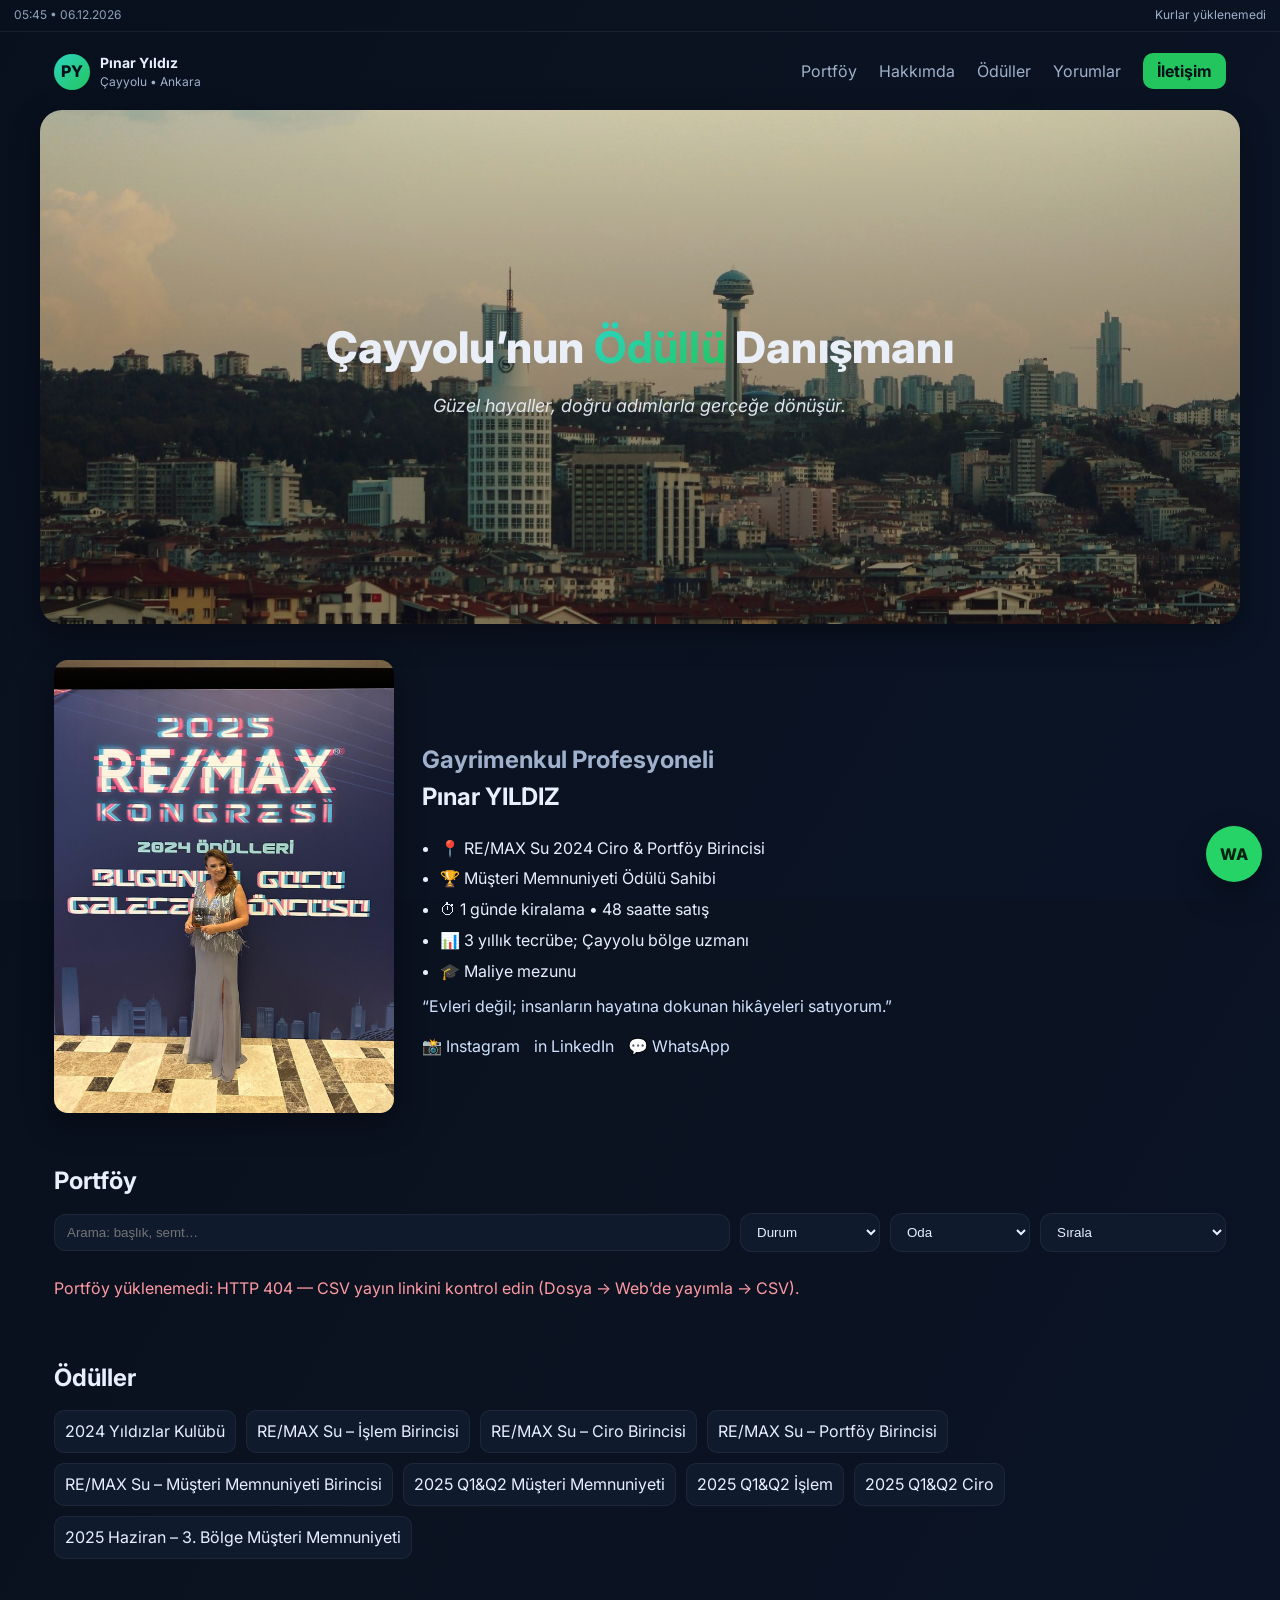
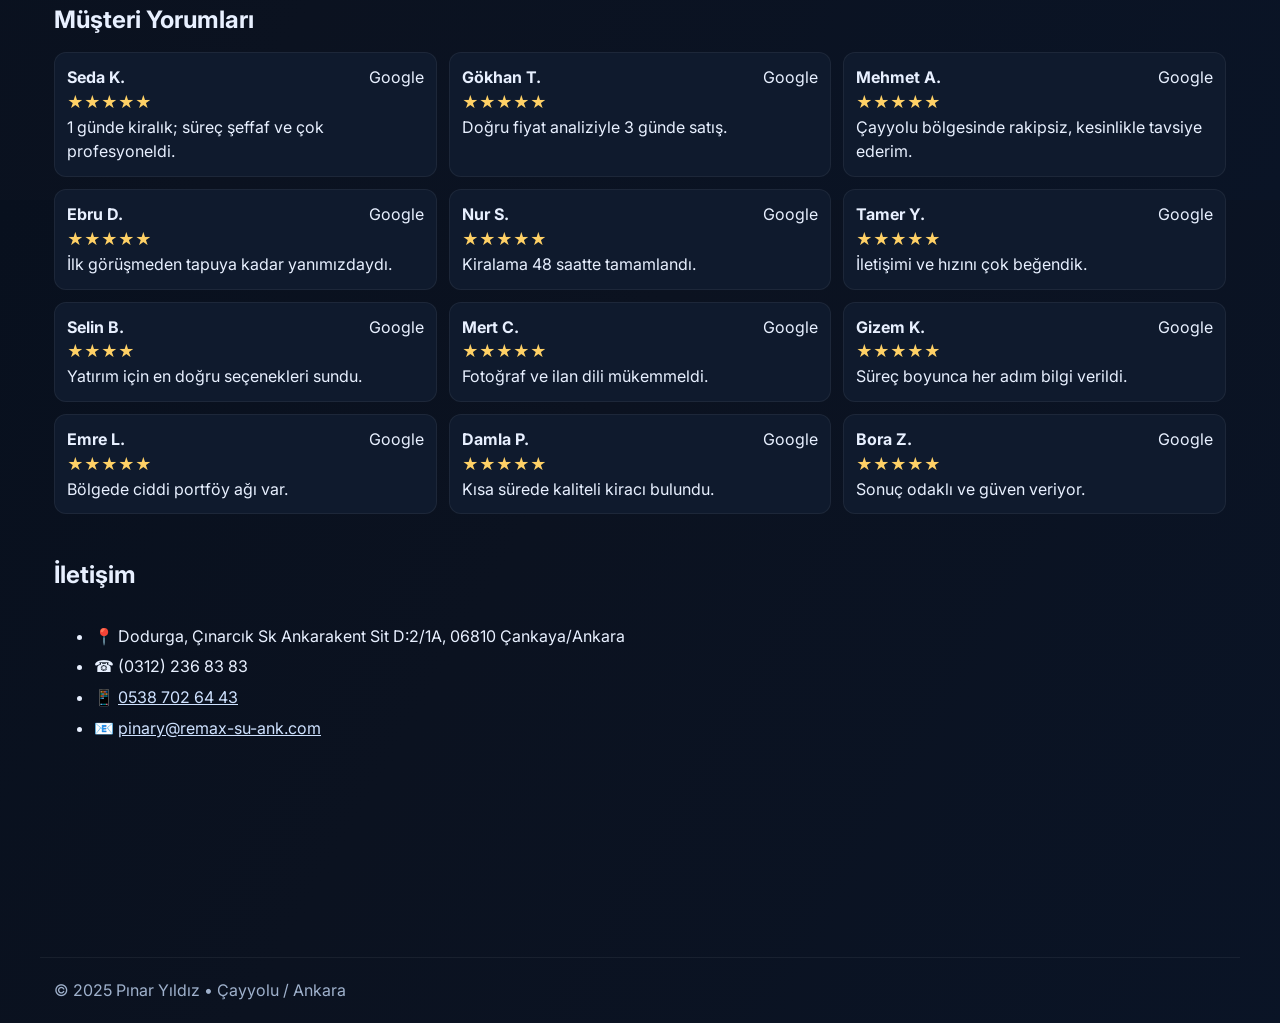
==== commit c56f3346: "Update index.html" ====
--- a/index.html
+++ b/index.html
@@ -1,322 +1,397 @@
 <!doctype html>
 <html lang="tr">
 <head>
-  <meta charset="utf-8" />
-  <meta name="viewport" content="width=device-width, initial-scale=1" />
-  <title>Pınar Yıldız | Çayyolu Ankara</title>
-  <link href="https://fonts.googleapis.com/css2?family=Inter:wght@300;400;600;800&display=swap" rel="stylesheet" />
-  <link rel="stylesheet" href="styles.css" />
-
-  <!-- Sayfa düzeltmeleri / portföy kart düzeni -->
-  <style>
-    :root{
-      --bg:#0b1220; --card:#0f172a; --muted:#9aa3b2; --txt:#e9eef7; --acc:#15b888; --danger:#f43f5e;
-      --ring:0 0 0 .5px rgba(255,255,255,.2), 0 10px 30px rgba(0,0,0,.45);
-    }
-    body{background:#070d1a;color:var(--txt);font-family:Inter,system-ui,-apple-system,Segoe UI,Roboto,Helvetica,Arial,Noto Sans,"Apple Color Emoji","Segoe UI Emoji";}
-    .muted{color:var(--muted)}
-    .topbar{display:flex;justify-content:space-between;gap:16px;align-items:center;padding:8px 18px;background:#091126;border-bottom:1px solid rgba(255,255,255,.06);position:sticky;top:0;z-index:40}
-    .topbar .dt{font-weight:600;letter-spacing:.2px}
-    .nav{display:flex;justify-content:space-between;align-items:center;padding:18px 22px}
-    .brand{display:flex;align-items:center;gap:12px}
-    .brand .dot{background:linear-gradient(135deg,#2dd4bf,#22c55e);color:#031018;font-weight:800;width:36px;height:36px;border-radius:9px;display:grid;place-items:center}
-    .brand .txt{display:flex;flex-direction:column;line-height:1.1}
-    .brand .txt span{font-size:.875rem;color:var(--muted)}
-    .nav nav a{color:var(--txt);text-decoration:none;margin:0 10px}
-    .nav nav .btn{background:linear-gradient(135deg,#2dd4bf,#22c55e);color:#031018;border-radius:10px;padding:8px 14px;font-weight:700}
-
-    .section{padding:40px 18px;max-width:1200px;margin:0 auto}
-    #portfoy h2{font-size:1.75rem;margin-bottom:14px}
-
-    /* Filtreler */
-    .filters{display:flex;gap:10px;flex-wrap:wrap;margin-bottom:16px}
-    .filters input,.filters select{
-      background:#0e162a;border:1px solid rgba(255,255,255,.08);color:var(--txt);
-      padding:10px 12px;border-radius:10px;min-width:160px
-    }
-
-    /* --- Portföy grid: her satırda 3 --- */
-    #cards{
-      display:grid !important;
-      grid-template-columns:repeat(3,minmax(0,1fr)) !important;
-      gap:22px;
-    }
-    @media (max-width:1024px){ #cards{grid-template-columns:repeat(2,minmax(0,1fr)) !important;} }
-    @media (max-width:640px){ #cards{grid-template-columns:1fr !important;} }
-
-    /* --- Kart: resim üstte, bilgi altta --- */
-    .card{display:flex !important;flex-direction:column !important;background:var(--card);border-radius:16px;box-shadow:var(--ring);overflow:hidden;text-decoration:none;color:var(--txt)}
-    .card .img-wrap{width:100%;aspect-ratio:16/9;background:#0b1428}
-    .card .img-wrap img{width:100%;height:100%;object-fit:cover;display:block}
-    .card .pb{padding:14px 16px}
-    .card h3{margin:0 0 8px 0}
-    .card .meta{color:var(--muted);font-size:.95rem;margin-bottom:8px}
-    .card .price{color:var(--danger);font-weight:800}
-    .small{font-size:.85rem}
-
-    /* CSV hata metni */
-    .err{color:#ff9aa8;background:#2b0f19;padding:10px 12px;border:1px solid #7a2434;border-radius:10px}
-
-    /* WhatsApp sabit düğmesi */
-    .fab-wa{
-      position:fixed;right:18px;bottom:18px;width:58px;height:58px;border-radius:16px;
-      background:#25d366;box-shadow:0 6px 22px rgba(0,0,0,.35);display:grid;place-items:center;
-      color:#062b11;text-decoration:none;font-weight:800;z-index:60
-    }
-    .fab-wa svg{width:28px;height:28px;display:block}
-  </style>
+<meta charset="utf-8" />
+<meta name="viewport" content="width=device-width, initial-scale=1" />
+<title>Pınar Yıldız | Çayyolu Ankara</title>
+<link href="https://fonts.googleapis.com/css2?family=Inter:wght@300;400;600;800&display=swap" rel="stylesheet" />
+<style>
+:root{
+  --bg:#0b1220; --bg-soft:#0f1a2d; --card:#0f1a2d; --muted:#9fb1cc; --text:#e8f0ff;
+  --primary:#22c55e; --primary2:#2dd4bf; --accent:#60a5fa; --danger:#ff5a66;
+  --radius:18px; --shadow:0 10px 30px rgba(0,0,0,.35);
+}
+*{box-sizing:border-box}
+html,body{height:100%}
+body{
+  margin:0; font-family:Inter,system-ui,-apple-system,Segoe UI,Roboto,Arial;
+  background:linear-gradient(120deg,#08101e,#0b1220 40%,#0a1426);
+  color:var(--text); line-height:1.55;
+}
+
+/* Topbar */
+.topbar{
+  display:flex; justify-content:space-between; align-items:center;
+  padding:6px 14px; font-size:12px; color:var(--muted); border-bottom:1px solid rgba(255,255,255,.06);
+}
+.topbar .dt{opacity:.9}
+#rates{white-space:nowrap;}
+
+/* Header / nav */
+.nav{max-width:1200px;margin:10px auto 0;display:flex;align-items:center;justify-content:space-between;padding:10px 14px 0}
+.brand{display:flex;gap:10px;align-items:center}
+.brand .dot{width:36px;height:36px;border-radius:50%;display:grid;place-content:center;background:linear-gradient(135deg,var(--primary2),var(--primary));font-weight:800;color:#05121d}
+.brand .txt{display:flex;flex-direction:column}
+.brand .txt b{font-size:14px}
+.brand .txt span{font-size:12px;color:var(--muted)}
+.nav nav a{color:var(--muted);margin-left:18px;text-decoration:none}
+.nav nav a.btn{background:var(--primary);color:#041018;padding:8px 14px;border-radius:10px;font-weight:700}
+
+/* HERO */
+.hero-banner{
+  position: relative; max-width:1200px; margin:18px auto 28px;
+  border-radius:22px; overflow:hidden; aspect-ratio:21/9;
+  background:#0b1428; box-shadow:var(--shadow);
+}
+.hero-banner img{width:100%;height:100%;object-fit:cover;filter:brightness(.9) saturate(1.08);display:block}
+.hero-overlay{
+  position:absolute; inset:0; display:grid; place-content:center; text-align:center; gap:10px;
+  padding:0 24px; color:#e9eef7; background:linear-gradient(180deg,rgba(0,0,0,.00) 0%, rgba(0,0,0,.35) 65%);
+}
+.hero-overlay .headline{font-weight:800; font-size:clamp(26px,3.4vw,46px); letter-spacing:.2px}
+.hero-overlay .headline b{background:linear-gradient(135deg,var(--primary2),var(--primary));-webkit-background-clip:text;background-clip:text;color:transparent}
+.hero-overlay .subhead{font-size:clamp(14px,1.6vw,18px); opacity:.95}
+@media (max-width:640px){ .hero-banner{border-radius:16px;margin:12px 18px 20px} }
+
+/* Sections */
+.section{max-width:1200px;margin:0 auto;padding:8px 14px 24px}
+h2{margin:10px 0 14px}
+.muted{color:var(--muted)}
+
+/* Intro */
+.intro-grid{display:grid;grid-template-columns:340px 1fr;gap:28px;align-items:center}
+.intro-photo img{width:100%;border-radius:14px;box-shadow:var(--shadow)}
+.bullets{margin:12px 0 10px;padding-left:18px}
+.bullets li{margin:6px 0}
+.vision{margin-top:8px;color:#cfe2ff}
+.socials{display:flex;gap:14px;margin-top:10px}
+.socials a{text-decoration:none;color:#cfe2ff}
+
+/* Filters */
+.filters{display:flex;gap:10px;align-items:center;margin:6px 0 8px}
+.filters input,.filters select{
+  background:var(--bg-soft); color:var(--text); border:1px solid rgba(255,255,255,.06);
+  padding:10px 12px;border-radius:12px; outline:none; min-width:140px
+}
+.filters input{flex:1}
+
+/* Cards grid */
+.grid{display:grid;gap:16px}
+.grid.three{grid-template-columns:repeat(3,minmax(0,1fr))}
+@media (max-width:1100px){ .grid.three{grid-template-columns:repeat(2,minmax(0,1fr))} }
+@media (max-width:680px){ .grid.three{grid-template-columns:1fr} }
+
+/* Card */
+.card{
+  display:flex;flex-direction:column; border-radius:16px; overflow:hidden; text-decoration:none; color:var(--text);
+  background:var(--card); border:1px solid rgba(255,255,255,.06); box-shadow:0 8px 24px rgba(2,12,26,.4);
+}
+.thumb{position:relative;aspect-ratio:16/9;background:#0e1729}
+.thumb img{width:100%;height:100%;object-fit:cover;display:block}
+.pb{padding:12px 14px 14px}
+.card h3{margin:2px 0 6px}
+.meta{font-size:13px;color:var(--muted)}
+.price{color:#ffd1d4;font-weight:800;margin:8px 0 6px;font-size:18px}
+.small{font-size:12px;color:var(--muted)}
+
+/* Awards / Reviews */
+.badges{display:flex;flex-wrap:wrap;gap:10px}
+.badges span{background:var(--bg-soft);padding:8px 10px;border-radius:10px;border:1px solid rgba(255,255,255,.06)}
+.twrap{display:grid;gap:12px;grid-template-columns:repeat(3,minmax(0,1fr))}
+.tcard{background:var(--bg-soft);border:1px solid rgba(255,255,255,.06);border-radius:12px;padding:12px}
+.thead{display:flex;justify-content:space-between}
+.stars{color:#ffd166}
+@media (max-width:960px){.twrap{grid-template-columns:1fr 1fr}}
+@media (max-width:640px){.twrap{grid-template-columns:1fr}}
+
+/* Contact */
+.grid.two{display:grid;grid-template-columns:1fr 1fr;gap:16px}
+.map{width:100%;aspect-ratio:16/9;border:0;border-radius:14px}
+.contact li{margin:6px 0}
+
+/* Footer */
+.footer{max-width:1200px;margin:0 auto 40px;color:var(--muted);padding:20px 14px;border-top:1px solid rgba(255,255,255,.06)}
+
+/* Floating WhatsApp */
+.fab-wa{
+  position:fixed; right:18px; bottom:18px; z-index:7000; width:56px; height:56px;
+  border-radius:50%; display:grid; place-content:center; background:#25d366; color:#052012;
+  text-decoration:none; box-shadow:0 14px 30px rgba(0,0,0,.35); font-weight:800;
+}
+.fab-wa:hover{transform:translateY(-2px)}
+</style>
 </head>
 <body>
 
-  <!-- Üst bar: saat + kurlar -->
-  <div class="topbar">
-    <div class="dt"><span id="clock">--:--</span> • <span id="date">--.--.----</span></div>
-    <div id="rates" class="muted">USD • EUR • GBP</div>
-  </div>
-
-  <!-- Başlık/Navigasyon -->
-  <header class="nav section" style="padding-top:18px;padding-bottom:0">
-    <div class="brand">
-      <div class="dot">PY</div>
-      <div class="txt"><b>Pınar Yıldız</b><span>Çayyolu • Ankara</span></div>
-    </div>
-    <nav>
-      <a href="#portfoy">Portföy</a>
-      <a href="#hakkinda">Hakkımda</a>
-      <a href="#oduller">Ödüller</a>
-      <a href="#yorumlar">Yorumlar</a>
-      <a class="btn" href="#iletisim">İletişim</a>
-    </nav>
-  </header>
-
-  <!-- Hakkında -->
-  <section id="hakkinda" class="section">
-    <div style="display:grid;grid-template-columns:280px 1fr;gap:22px;align-items:center">
-      <img src="assets/award.jpg" alt="Ödül" style="width:100%;border-radius:16px;box-shadow:var(--ring)" />
-      <div>
-        <h1 style="margin:0 0 8px 0"><span class="muted">Gayrimenkul Profesyoneli</span><br /><strong>Pınar YILDIZ</strong></h1>
-        <ul style="margin:8px 0 12px 18px;line-height:1.7">
-          <li>📍 RE/MAX Su 2024 Ciro & Portföy Birincisi</li>
-          <li>🏆 Müşteri Memnuniyeti Ödülü Sahibi</li>
-          <li>⏱ 1 günde kiralama • 48 saatte satış</li>
-          <li>📊 3 yıllık tecrübe; Çayyolu bölge uzmanı</li>
-          <li>🎓 Maliye mezunu</li>
-        </ul>
-        <p class="vision">“Evleri değil; insanların hayatına dokunan hikâyeleri satıyorum.”</p>
-        <div class="socials" style="display:flex;gap:10px;flex-wrap:wrap">
-          <a target="_blank" href="https://www.instagram.com/remaxsupinar">📸 Instagram</a>
-          <a target="_blank" href="https://www.linkedin.com/in/p%C4%B1nar-y%C4%B1ld%C4%B1z-4ab33a333">in LinkedIn</a>
-          <a target="_blank" href="https://wa.me/905387026443">💬 WhatsApp</a>
-        </div>
+<!-- Top bar -->
+<div class="topbar">
+  <div class="dt"><span id="clock">--:--</span> • <span id="date">--.--.----</span></div>
+  <div id="rates">USD • EUR • GBP</div>
+</div>
+
+<!-- Header -->
+<header class="nav">
+  <div class="brand">
+    <div class="dot">PY</div>
+    <div class="txt"><b>Pınar Yıldız</b><span>Çayyolu • Ankara</span></div>
+  </div>
+  <nav>
+    <a href="#portfoy">Portföy</a>
+    <a href="#hakkinda">Hakkımda</a>
+    <a href="#oduller">Ödüller</a>
+    <a href="#yorumlar">Yorumlar</a>
+    <a class="btn" href="#iletisim">İletişim</a>
+  </nav>
+</header>
+
+<!-- HERO Banner -->
+<section class="hero-banner" id="hero">
+  <img src="assets/banner.jpg" alt="Çayyolu - Atakule"
+       onerror="this.style.display='none';document.getElementById('hero-fallback').style.display='grid'">
+  <div class="hero-overlay">
+    <div class="headline">Çayyolu’nun <b>Ödüllü</b> Danışmanı</div>
+    <div class="subhead"><em>Güzel hayaller, doğru adımlarla gerçeğe dönüşür.</em></div>
+  </div>
+  <div id="hero-fallback" class="hero-overlay" style="display:none">
+    <div class="headline">Çayyolu’nun <b>Ödüllü</b> Danışmanı</div>
+    <div class="subhead"><em>Güzel hayaller, doğru adımlarla gerçeğe dönüşür.</em></div>
+  </div>
+</section>
+
+<!-- Intro -->
+<section id="hakkinda" class="intro section">
+  <div class="intro-grid">
+    <div class="intro-photo"><img src="assets/award.jpg" alt="Ödül"></div>
+    <div class="intro-copy">
+      <h1><span class="muted">Gayrimenkul Profesyoneli</span><br><strong>Pınar YILDIZ</strong></h1>
+      <ul class="bullets">
+        <li>📍 RE/MAX Su 2024 Ciro & Portföy Birincisi</li>
+        <li>🏆 Müşteri Memnuniyeti Ödülü Sahibi</li>
+        <li>⏱ 1 günde kiralama • 48 saatte satış</li>
+        <li>📊 3 yıllık tecrübe; Çayyolu bölge uzmanı</li>
+        <li>🎓 Maliye mezunu</li>
+      </ul>
+      <p class="vision">“Evleri değil; insanların hayatına dokunan hikâyeleri satıyorum.”</p>
+      <div class="socials">
+        <a target="_blank" href="https://www.instagram.com/remaxsupinar">📸 Instagram</a>
+        <a target="_blank" href="https://www.linkedin.com/in/p%C4%B1nar-y%C4%B1ld%C4%B1z-4ab33a333">in LinkedIn</a>
+        <a target="_blank" href="https://wa.me/905387026443">💬 WhatsApp</a>
       </div>
     </div>
-  </section>
-
-  <!-- Portföy -->
-  <section id="portfoy" class="section">
-    <h2>Portföy</h2>
-
-    <div class="filters">
-      <input id="q" placeholder="Arama: başlık, semt…" />
-      <select id="f_status">
-        <option value="">Durum</option>
-        <option>Satılık</option>
-        <option>Kiralık</option>
-      </select>
-      <select id="f_rooms">
-        <option value="">Oda</option>
-        <option>1+1</option><option>2+1</option><option>3+1</option><option>4+1</option><option>5+2</option>
-      </select>
-      <select id="f_sort" title="Sırala">
-        <option value="">Sırala</option>
-        <option value="price_asc">Fiyat (Artan)</option>
-        <option value="price_desc">Fiyat (Azalan)</option>
-        <option value="m2_desc">m² (Büyükten)</option>
-        <option value="m2_asc">m² (Küçükten)</option>
-      </select>
+  </div>
+</section>
+
+<!-- Portföy -->
+<section id="portfoy" class="section">
+  <h2>Portföy</h2>
+  <div class="filters">
+    <input id="q" placeholder="Arama: başlık, semt…">
+    <select id="f_status">
+      <option value="">Durum</option><option>Satılık</option><option>Kiralık</option>
+    </select>
+    <select id="f_rooms">
+      <option value="">Oda</option><option>1+1</option><option>2+1</option><option>3+1</option>
+      <option>4+1</option><option>5+2</option>
+    </select>
+    <select id="sort">
+      <option value="none">Sırala</option>
+      <option value="price_desc">Fiyat (yüksek → düşük)</option>
+      <option value="price_asc">Fiyat (düşük → yüksek)</option>
+      <option value="m2_desc">m² (büyük → küçük)</option>
+      <option value="m2_asc">m² (küçük → büyük)</option>
+    </select>
+  </div>
+
+  <div id="cards" class="grid three"></div>
+  <p id="empty" class="muted" style="display:none">Kriterlere uyan portföy bulunamadı.</p>
+  <p id="csvErr" class="muted" style="display:none;color:#ff9aa2"></p>
+</section>
+
+<!-- Ödüller -->
+<section id="oduller" class="section">
+  <h2>Ödüller</h2>
+  <div class="badges">
+    <span>2024 Yıldızlar Kulübü</span><span>RE/MAX Su – İşlem Birincisi</span>
+    <span>RE/MAX Su – Ciro Birincisi</span><span>RE/MAX Su – Portföy Birincisi</span>
+    <span>RE/MAX Su – Müşteri Memnuniyeti Birincisi</span>
+    <span>2025 Q1&Q2 Müşteri Memnuniyeti</span><span>2025 Q1&Q2 İşlem</span>
+    <span>2025 Q1&Q2 Ciro</span><span>2025 Haziran – 3. Bölge Müşteri Memnuniyeti</span>
+  </div>
+</section>
+
+<!-- Yorumlar -->
+<section id="yorumlar" class="section">
+  <h2>Müşteri Yorumları</h2>
+  <div id="twrap" class="twrap"></div>
+</section>
+
+<!-- İletişim -->
+<section id="iletisim" class="section">
+  <h2>İletişim</h2>
+  <div class="grid two">
+    <div>
+      <ul class="contact">
+        <li>📍 Dodurga, Çınarcık Sk Ankarakent Sit D:2/1A, 06810 Çankaya/Ankara</li>
+        <li>☎️ (0312) 236 83 83</li>
+        <li>📱 <a href="tel:+905387026443" style="color:#cfe2ff">0538 702 64 43</a></li>
+        <li>📧 <a href="mailto:pinary@remax-su-ank.com" style="color:#cfe2ff">pinary@remax-su-ank.com</a></li>
+      </ul>
     </div>
-
-    <div id="cards" class="grid three"></div>
-    <p id="empty" class="muted" style="display:none">Kriterlere uyan portföy bulunamadı.</p>
-    <p id="csvErr" class="err" style="display:none"></p>
-  </section>
-
-  <!-- Ödüller -->
-  <section id="oduller" class="section">
-    <h2>Ödüller</h2>
-    <div class="badges" style="display:flex;flex-wrap:wrap;gap:10px">
-      <span>2024 Yıldızlar Kulübü</span><span>RE/MAX Su – İşlem Birincisi</span><span>RE/MAX Su – Ciro Birincisi</span>
-      <span>RE/MAX Su – Portföy Birincisi</span><span>RE/MAX Su – Müşteri Memnuniyeti Birincisi</span>
-      <span>2025 Q1&Q2 Müşteri Memnuniyeti</span><span>2025 Q1&Q2 İşlem</span><span>2025 Q1&Q2 Ciro</span>
-      <span>2025 Haziran – 3. Bölge Müşteri Memnuniyeti</span>
+    <iframe class="map" loading="lazy"
+      src="https://www.google.com/maps?q=Dodurga,+Çınarcık+Sk+Ankarakent+Sit+D:2/1A,+06810+Çankaya/Ankara&output=embed"></iframe>
+  </div>
+</section>
+
+<footer class="footer">© 2025 Pınar Yıldız • Çayyolu / Ankara</footer>
+
+<!-- Floating WhatsApp -->
+<a class="fab-wa" target="_blank"
+   href="https://wa.me/905387026443?text=Merhaba%20P%C4%B1nar%20Han%C4%B1m,%20web%20sitenizden%20yaz%C4%B1yorum.">WA</a>
+
+<script>
+/* ====== Saat & Tarih ====== */
+function pad(n){return n<10?'0'+n:n}
+function tick(){
+  const d=new Date();
+  document.getElementById('clock').textContent = pad(d.getHours())+':'+pad(d.getMinutes());
+  document.getElementById('date').textContent = pad(d.getDate())+'.'+pad(d.getMonth()+1)+'.'+d.getFullYear();
+}
+tick(); setInterval(tick, 1000);
+
+/* ====== Kur Yükleyici (3 fallback) ====== */
+async function loadRates(){
+  const el=document.getElementById('rates');
+  async function tryOne(url, pick){
+    try{
+      const r=await fetch(url,{cache:'no-store'}); if(!r.ok) throw 0;
+      const j=await r.json(); const o=pick(j);
+      if(o){ el.textContent=`USD ₺ ${o.usd} • EUR ₺ ${o.eur} • GBP ₺ ${o.gbp}`; return true; }
+    }catch(_){ }
+    return false;
+  }
+  if(await tryOne('https://api.exchangerate.host/latest?base=TRY&symbols=USD,EUR,GBP', j=>j?.rates?({usd:(1/j.rates.USD).toFixed(2),eur:(1/j.rates.EUR).toFixed(2),gbp:(1/j.rates.GBP).toFixed(2)}):null)) return;
+  if(await tryOne('https://open.er-api.com/v6/latest/TRY', j=>j?.rates?({usd:(1/j.rates.USD).toFixed(2),eur:(1/j.rates.EUR).toFixed(2),gbp:(1/j.rates.GBP).toFixed(2)}):null)) return;
+  if(await tryOne('https://api.frankfurter.app/latest?from=TRY&to=USD,EUR,GBP', j=>j?.rates?({usd:(1/j.rates.USD).toFixed(2),eur:(1/j.rates.EUR).toFixed(2),gbp:(1/j.rates.GBP).toFixed(2)}):null)) return;
+  el.textContent='Kurlar yüklenemedi';
+}
+loadRates(); setInterval(loadRates, 300000);
+
+/* ====== Portföy ====== */
+const EL = {
+  cards: document.getElementById('cards'),
+  empty: document.getElementById('empty'),
+  err: document.getElementById('csvErr'),
+  q: document.getElementById('q'),
+  st: document.getElementById('f_status'),
+  rm: document.getElementById('f_rooms'),
+  sort: document.getElementById('sort')
+};
+window._DATA=[];
+
+/* Imgbb / BBCode / doğrudan link çözümü */
+function extractImage(u){
+  if(!u) return '';
+  u = (''+u).trim();
+  let m = u.match(/\[img\](.*?)\[\/img\]/i);
+  if(m && m[1]) return m[1];
+  m = u.match(/(https?:\/\/i\.ibb\.co\/[^\s\]]+\.(?:jpg|jpeg|png|webp|gif))/i);
+  if(m) return m[1];
+  if(/\.(jpg|jpeg|png|webp|gif)$/i.test(u)) return u;
+  return '';
+}
+function imgOf(it){
+  const url = extractImage(it.image_url);
+  return url || 'assets/no-image.jpg';
+}
+function num(x){ if(x==null) return 0; const s=(''+x).toString().replaceAll('.','').replace(',','.'); const n=parseFloat(s); return isNaN(n)?0:n; }
+
+/* Card HTML */
+function card(x){
+  const img=imgOf(x);
+  const href=(x.link&&x.link.startsWith('http'))?x.link:'#';
+  const m2 = x.m2 || x['m²'] || '';
+  return `<a class="card" target="_blank" rel="noopener" href="${href}">
+    <div class="thumb"><img src="${img}" alt="${(x.title||'')}" onerror="this.onerror=null;this.src='assets/no-image.jpg'"></div>
+    <div class="pb">
+      <h3>${x.title||''}</h3>
+      <div class="meta">${x.district||''} • ${x.rooms||''} • ${m2?m2+' m²':''}</div>
+      <div class="price">${x.price||''}</div>
+      <div class="small">Detaya gitmek için karta tıklayın • WhatsApp</div>
     </div>
-  </section>
-
-  <!-- Yorumlar -->
-  <section id="yorumlar" class="section">
-    <h2>Müşteri Yorumları</h2>
-    <div id="twrap" class="twrap" style="display:grid;grid-template-columns:repeat(3,minmax(0,1fr));gap:16px"></div>
-  </section>
-
-  <!-- İletişim -->
-  <section id="iletisim" class="section">
-    <h2>İletişim</h2>
-    <div class="grid two" style="display:grid;grid-template-columns:1fr 1fr;gap:18px">
-      <div>
-        <ul class="contact" style="line-height:1.8">
-          <li>📍 Dodurga, Çınarcık Sk Ankarakent Sit D:2/1A, 06810 Çankaya/Ankara</li>
-          <li>☎️ (0312) 236 83 83</li>
-          <li>📱 <a href="tel:+905387026443">0538 702 64 43</a></li>
-          <li>📧 <a href="mailto:pinary@remax-su-ank.com">pinary@remax-su-ank.com</a></li>
-        </ul>
-      </div>
-      <iframe class="map" loading="lazy"
-              src="https://www.google.com/maps?q=Dodurga,+Çınarcık+Sk+Ankarakent+Sit+D:2/1A,+06810+Çankaya/Ankara&output=embed"
-              style="width:100%;min-height:280px;border:0;border-radius:14px;box-shadow:var(--ring)"></iframe>
-    </div>
-  </section>
-
-  <footer class="footer section" style="padding-top:8px">© 2025 Pınar Yıldız • Çayyolu / Ankara</footer>
-
-  <!-- WhatsApp sabit buton -->
-  <a class="fab-wa"
-     href="https://wa.me/905387026443?text=Merhaba%20P%C4%B1nar%20Han%C4%B1m,%20portf%C3%B6ydeki%20bir%20ilan%C4%B1%20g%C3%B6r%C3%BC%C5%9Ft%C3%BCrmek%20istiyorum."
-     target="_blank" rel="noopener" aria-label="WhatsApp">
-     <svg viewBox="0 0 24 24" fill="currentColor" aria-hidden="true">
-       <path d="M20.5 3.5A11 11 0 0 0 3.1 18.1L2 22l4-.9A11 11 0 1 0 20.5 3.5ZM12 20a8 8 0 0 1-4.1-1.1l-.3-.2-2.4.6.6-2.4-.2-.3A8 8 0 1 1 12 20Zm4.6-5.9c-.2-.1-1.3-.7-1.4-.8s-.3-.1-.5.1c-.1.2-.6.8-.7.9-.1.1-.3.2-.5.1s-1-.4-1.9-1.2a7.2 7.2 0 0 1-1.3-1.6c-.1-.2 0-.3.1-.4l.3-.4c.1-.1.1-.3 0-.5s-.5-1.2-.7-1.6c-.2-.4-.4-.3-.5-.3h-.4c-.2 0-.5.1-.8.4-.3.3-1 1-1 2.4s1 2.8 1.1 3 .7 1.4 1.7 2.3c1.1.9 2.1 1.2 2.4 1.3.3.1 1.6.5 2.2.3.7-.2 1.3-.6 1.5-1.1.2-.5.2-1 .2-1.1 0-.1-.2-.2-.4-.3Z"/>
-     </svg>
-  </a>
-
-  <script>
-    /* ====== Saat / Tarih ====== */
-    function pad(n){return n<10?'0'+n:n}
-    function tick(){
-      const d=new Date();
-      document.getElementById('clock').textContent = pad(d.getHours())+':'+pad(d.getMinutes());
-      document.getElementById('date').textContent  = pad(d.getDate())+'.'+pad(d.getMonth()+1)+'.'+d.getFullYear();
-    }
-    tick(); setInterval(tick, 1000);
-
-    /* ====== Kurlar (yedekli) ====== */
-    async function loadRates(){
-      const el=document.getElementById('rates');
-      async function tryOne(url,pick){
-        try{
-          const r=await fetch(url,{cache:'no-store'});
-          if(!r.ok) throw 0;
-          const j=await r.json();
-          const o=pick(j);
-          if(o){
-            el.textContent=`USD ₺ ${o.usd} • EUR ₺ ${o.eur} • GBP ₺ ${o.gbp}`;
-            return true;
-          }
-        }catch(e){}
-        return false;
-      }
-      // 1) exchangerate.host
-      if(await tryOne('https://api.exchangerate.host/latest?base=TRY&symbols=USD,EUR,GBP', j=> j?.rates?({usd:(1/j.rates.USD).toFixed(2),eur:(1/j.rates.EUR).toFixed(2),gbp:(1/j.rates.GBP).toFixed(2)}):null)) return;
-      // 2) open.er-api.com
-      if(await tryOne('https://open.er-api.com/v6/latest/TRY', j=> j?.rates?({usd:(1/j.rates.USD).toFixed(2),eur:(1/j.rates.EUR).toFixed(2),gbp:(1/j.rates.GBP).toFixed(2)}):null)) return;
-      // 3) frankfurter
-      if(await tryOne('https://api.frankfurter.app/latest?from=TRY&to=USD,EUR,GBP', j=> j?.rates?({usd:(1/j.rates.USD).toFixed(2),eur:(1/j.rates.EUR).toFixed(2),gbp:(1/j.rates.GBP).toFixed(2)}):null)) return;
-      el.textContent='Kurlar yüklenemedi';
-    }
-    loadRates(); setInterval(loadRates, 300000);
-
-    /* ====== Portföy ====== */
-    function imgOf(it){
-      // Google Sheet'te imgbb/ibb gibi direkt resim URL'i varsa onu kullan
-      // yoksa yedek görsel
-      const u=(it.image_url||'').trim();
-      return (u.startsWith('http') && !u.includes('[img]')) ? u : 'assets/no-image.jpg';
-    }
-    function num(s){ return Number(String(s||'').replace(/[^\d]/g,'')) || 0; }
-
-    function card(x){
-      const img = imgOf(x);
-      const href = (x.link && String(x.link).startsWith('http')) ? x.link : '#';
-      return `
-      <a class="card" target="_blank" rel="noopener" href="${href}">
-        <div class="img-wrap"><img src="${img}" alt="${(x.title||'').replace(/"/g,'&quot;')}" onerror="this.onerror=null;this.src='assets/no-image.jpg'"></div>
-        <div class="pb">
-          <h3>${x.title||''}</h3>
-          <div class="meta">${x.district||''} • ${x.rooms||''} • ${x.m2||''} m²</div>
-          <div class="price">${x.price||''}</div>
-          <div class="small muted">Detaya gitmek için karta tıklayın • WhatsApp</div>
-        </div>
-      </a>`;
-    }
-
-    let RAW = []; // orijinal veri
-
-    function render(data){
-      const q   = document.getElementById('q').value.toLowerCase();
-      const st  = document.getElementById('f_status').value;
-      const rm  = document.getElementById('f_rooms').value;
-      const srt = document.getElementById('f_sort').value;
-
-      let items = data.filter(x =>
-        (!q  || String(x.title||'').toLowerCase().includes(q) || String(x.district||'').toLowerCase().includes(q)) &&
-        (!st || x.status===st) &&
-        (!rm || x.rooms===rm)
-      );
-
-      // Sıralama
-      if(srt==='price_asc')  items.sort((a,b)=> num(a.price) - num(b.price));
-      if(srt==='price_desc') items.sort((a,b)=> num(b.price) - num(a.price));
-      if(srt==='m2_asc')     items.sort((a,b)=> num(a.m2)    - num(b.m2));
-      if(srt==='m2_desc')    items.sort((a,b)=> num(b.m2)    - num(a.m2));
-
-      document.getElementById('cards').innerHTML = items.map(card).join('');
-      document.getElementById('empty').style.display = items.length?'none':'block';
-    }
-
-    async function loadAndRender(){
-      const e=document.getElementById('csvErr'); e.style.display='none';
-      try{
-        const res = await fetch('/.netlify/functions/portfolio',{cache:'no-store'});
-        if(!res.ok) throw new Error('HTTP '+res.status);
-        const data = await res.json();
-        RAW = Array.isArray(data) ? data : [];
-        render(RAW);
-      }catch(err){
-        e.textContent = 'Portföy yüklenemedi: '+err.message+' — CSV yayın linkini kontrol edin (Dosya → Web’de yayımla → CSV).';
-        e.style.display='block';
-      }
-    }
-
-    ['q','f_status','f_rooms','f_sort'].forEach(id =>
-      document.getElementById(id).addEventListener('input',()=>render(RAW))
-    );
-
-    loadAndRender();
-    setInterval(loadAndRender, 120000);
-
-    /* ====== Yorumlar ====== */
-    const REVIEWS=[
-      {n:'Seda K.',t:'1 günde kiralık; süreç şeffaf ve çok profesyoneldi.',s:5},
-      {n:'Gökhan T.',t:'Doğru fiyat analiziyle 3 günde satış.',s:5},
-      {n:'Mehmet A.',t:'Çayyolu bölgesinde rakipsiz, kesinlikle tavsiye ederim.',s:5},
-      {n:'Ebru D.',t:'İlk görüşmeden tapuya kadar yanımızdaydı.',s:5},
-      {n:'Nur S.',t:'Kiralama 48 saatte tamamlandı.',s:5},
-      {n:'Tamer Y.',t:'İletişimi ve hızını çok beğendik.',s:5},
-      {n:'Selin B.',t:'Yatırım için en doğru seçenekleri sundu.',s:4},
-      {n:'Mert C.',t:'Fotoğraf ve ilan dili mükemmeldi.',s:5},
-      {n:'Gizem K.',t:'Süreç boyunca her adım bilgi verildi.',s:5},
-      {n:'Emre L.',t:'Bölgede ciddi portföy ağı var.',s:5},
-      {n:'Damla P.',t:'Kısa sürede kaliteli kiracı bulundu.',s:5},
-      {n:'Bora Z.',t:'Sonuç odaklı ve güven veriyor.',s:5}
-    ];
-    function star(n){return '★★★★★'.slice(0,n)}
-    document.getElementById('twrap').innerHTML = REVIEWS.map(r =>
-      `<div class="tcard" style="background:var(--card);padding:14px;border-radius:14px;box-shadow:var(--ring)">
-         <div class="thead" style="display:flex;justify-content:space-between;align-items:center;margin-bottom:6px">
-           <b>${r.n}</b><span class="src muted">Google</span>
-         </div>
-         <div class="stars" style="color:#ffd166;margin-bottom:6px">${star(r.s)}</div>
-         <div>${r.t}</div>
-       </div>`
-    ).join('');
-  </script>
+  </a>`;
+}
+
+/* Filtre + Sıralama + Render */
+function render(data){
+  const q = EL.q.value.trim().toLowerCase();
+  const st = EL.st.value;
+  const rm = EL.rm.value;
+  const sort = EL.sort.value;
+
+  let items = data.filter(x=>{
+    const okQ = !q || (String(x.title||'').toLowerCase().includes(q) || String(x.district||'').toLowerCase().includes(q));
+    const okS = !st || (x.status===st);
+    const okR = !rm || (x.rooms===rm);
+    return okQ && okS && okR;
+  });
+
+  // sort
+  items = items.map(it=>({
+    ...it,
+    _price: it.price_num!=null ? Number(it.price_num) : num(it.price),
+    _m2: num(it.m2 || it['m²'])
+  }));
+  if(sort==='price_desc') items.sort((a,b)=>b._price-a._price);
+  if(sort==='price_asc')  items.sort((a,b)=>a._price-b._price);
+  if(sort==='m2_desc')    items.sort((a,b)=>b._m2-a._m2);
+  if(sort==='m2_asc')     items.sort((a,b)=>a._m2-b._m2);
+
+  EL.cards.innerHTML = items.map(card).join('');
+  EL.empty.style.display = items.length?'none':'block';
+}
+
+/* Data yükle */
+async function loadAndRender(){
+  EL.err.style.display='none';
+  try{
+    const res = await fetch('/.netlify/functions/portfolio', {cache:'no-store'});
+    if(!res.ok) throw new Error('HTTP '+res.status);
+    const data = await res.json();
+    window._DATA = Array.isArray(data)?data:[];
+
+    // normalize bazı alanlar
+    window._DATA.forEach(d=>{
+      if(d.price_num==null) d.price_num = num(d.price);
+      if(!d.image_url) d.image_url = '';
+    });
+
+    render(window._DATA);
+  }catch(err){
+    EL.err.textContent = 'Portföy yüklenemedi: '+err.message+' — CSV yayın linkini kontrol edin (Dosya → Web’de yayımla → CSV).';
+    EL.err.style.display='block';
+  }
+}
+['q','f_status','f_rooms','sort'].forEach(id=>document.getElementById(id).addEventListener('input',()=>render(window._DATA||[])));
+loadAndRender(); setInterval(loadAndRender, 120000);
+
+/* ====== Yorumlar ====== */
+const REVIEWS=[
+  {n:'Seda K.',t:'1 günde kiralık; süreç şeffaf ve çok profesyoneldi.',s:5},
+  {n:'Gökhan T.',t:'Doğru fiyat analiziyle 3 günde satış.',s:5},
+  {n:'Mehmet A.',t:'Çayyolu bölgesinde rakipsiz, kesinlikle tavsiye ederim.',s:5},
+  {n:'Ebru D.',t:'İlk görüşmeden tapuya kadar yanımızdaydı.',s:5},
+  {n:'Nur S.',t:'Kiralama 48 saatte tamamlandı.',s:5},
+  {n:'Tamer Y.',t:'İletişimi ve hızını çok beğendik.',s:5},
+  {n:'Selin B.',t:'Yatırım için en doğru seçenekleri sundu.',s:4},
+  {n:'Mert C.',t:'Fotoğraf ve ilan dili mükemmeldi.',s:5},
+  {n:'Gizem K.',t:'Süreç boyunca her adım bilgi verildi.',s:5},
+  {n:'Emre L.',t:'Bölgede ciddi portföy ağı var.',s:5},
+  {n:'Damla P.',t:'Kısa sürede kaliteli kiracı bulundu.',s:5},
+  {n:'Bora Z.',t:'Sonuç odaklı ve güven veriyor.',s:5}
+];
+function star(n){return '★★★★★'.slice(0,Math.max(0,Math.min(5,n)))}
+document.getElementById('twrap').innerHTML =
+  REVIEWS.map(r=>`<div class="tcard"><div class="thead"><b>${r.n}</b><span class="src">Google</span></div><div class="stars">${star(r.s)}</div><div>${r.t}</div></div>`).join('');
+</script>
 </body>
 </html>
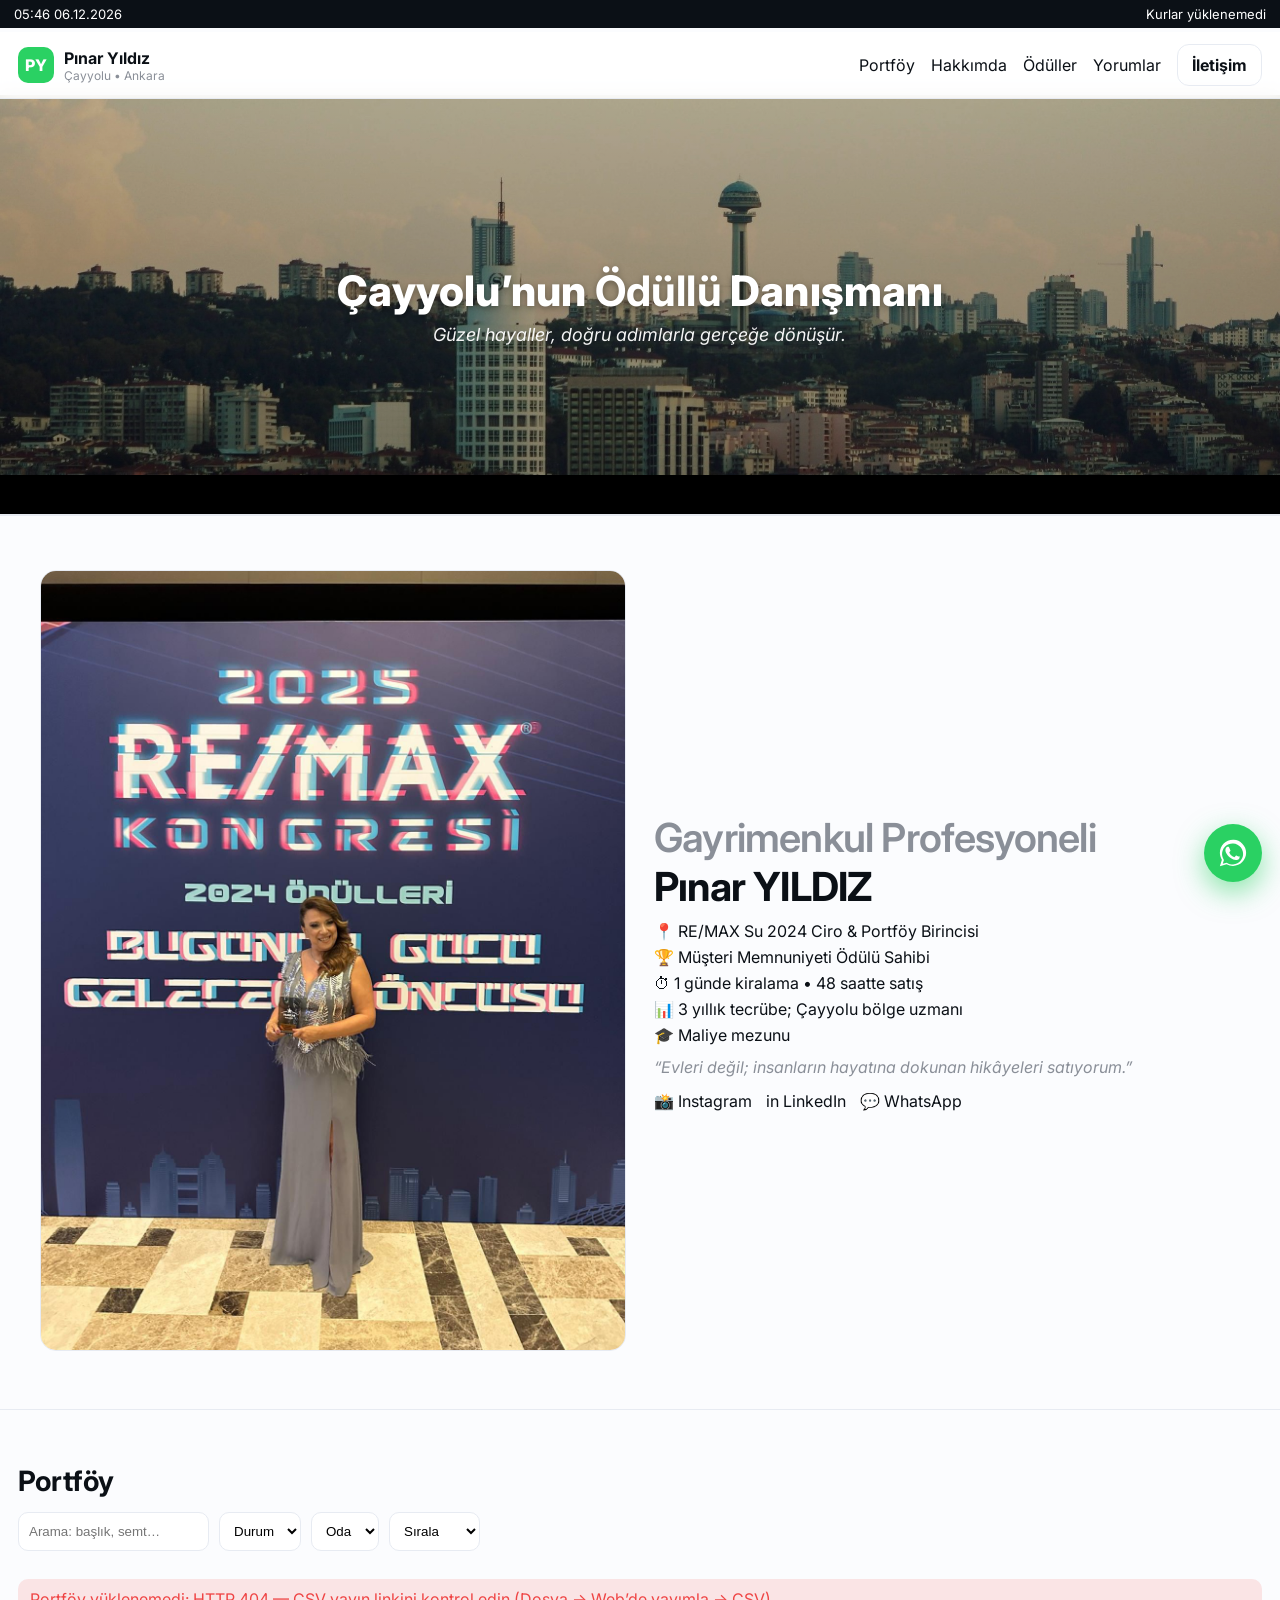
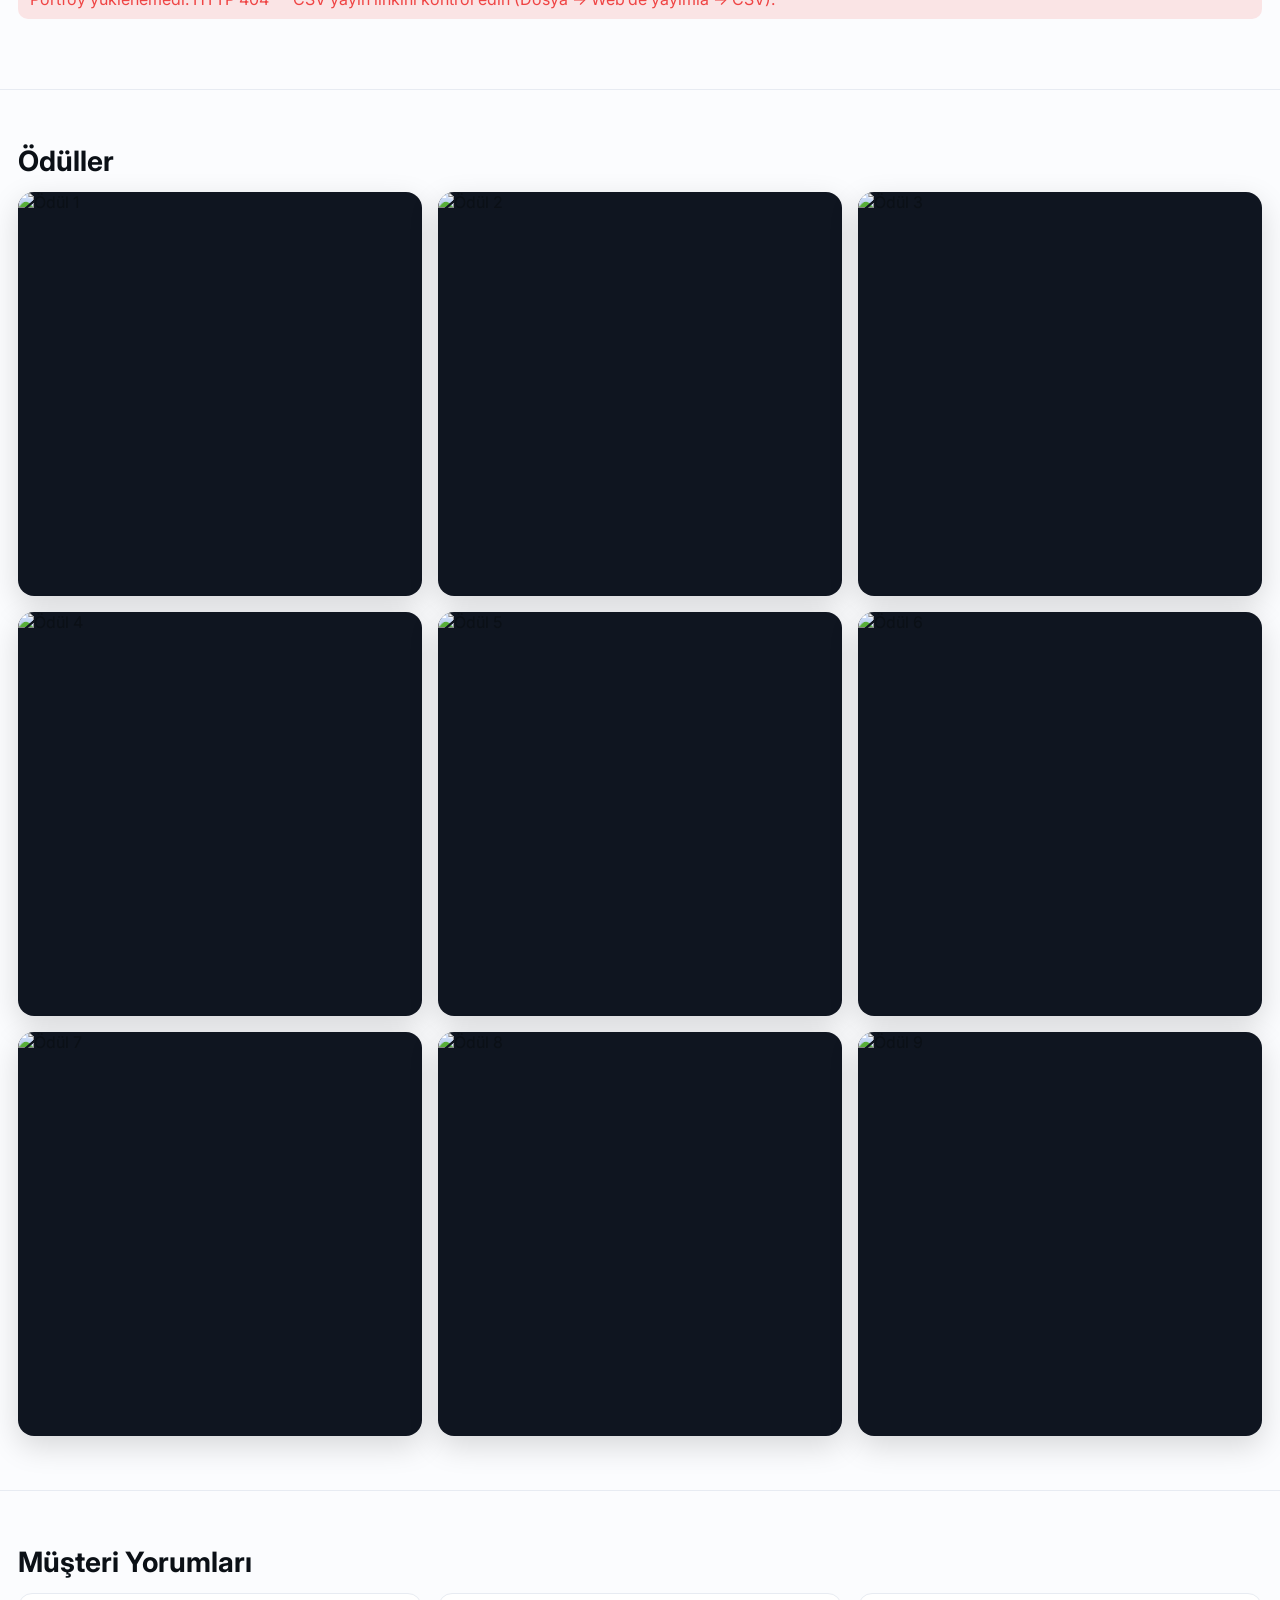
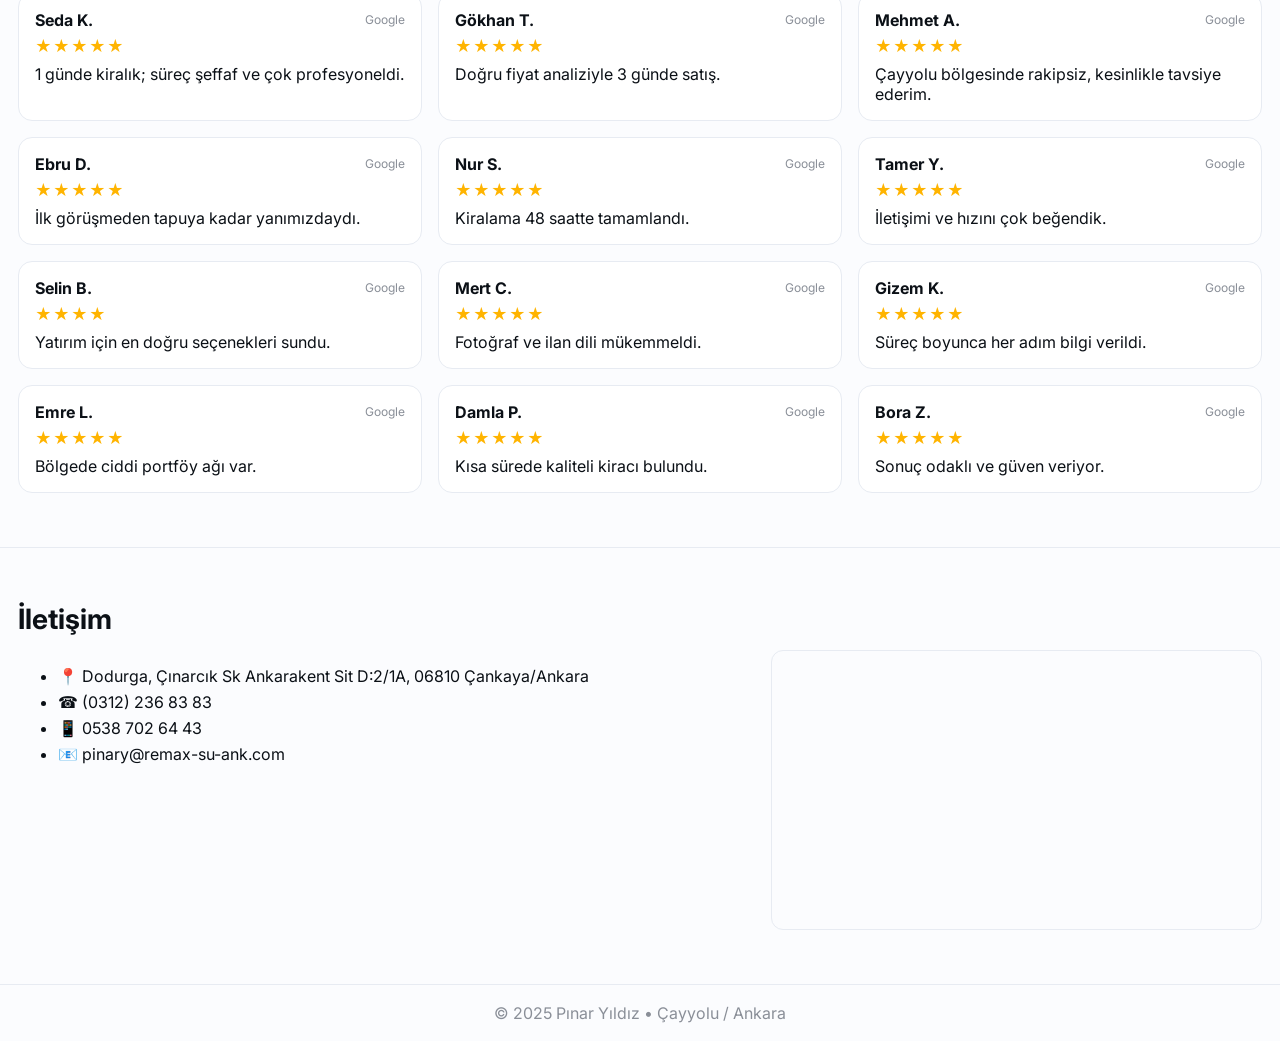
==== commit 163c6374: "Update index.html" ====
--- a/index.html
+++ b/index.html
@@ -1,397 +1,386 @@
 <!doctype html>
 <html lang="tr">
 <head>
-<meta charset="utf-8" />
-<meta name="viewport" content="width=device-width, initial-scale=1" />
-<title>Pınar Yıldız | Çayyolu Ankara</title>
-<link href="https://fonts.googleapis.com/css2?family=Inter:wght@300;400;600;800&display=swap" rel="stylesheet" />
-<style>
-:root{
-  --bg:#0b1220; --bg-soft:#0f1a2d; --card:#0f1a2d; --muted:#9fb1cc; --text:#e8f0ff;
-  --primary:#22c55e; --primary2:#2dd4bf; --accent:#60a5fa; --danger:#ff5a66;
-  --radius:18px; --shadow:0 10px 30px rgba(0,0,0,.35);
-}
-*{box-sizing:border-box}
-html,body{height:100%}
-body{
-  margin:0; font-family:Inter,system-ui,-apple-system,Segoe UI,Roboto,Arial;
-  background:linear-gradient(120deg,#08101e,#0b1220 40%,#0a1426);
-  color:var(--text); line-height:1.55;
-}
-
-/* Topbar */
-.topbar{
-  display:flex; justify-content:space-between; align-items:center;
-  padding:6px 14px; font-size:12px; color:var(--muted); border-bottom:1px solid rgba(255,255,255,.06);
-}
-.topbar .dt{opacity:.9}
-#rates{white-space:nowrap;}
-
-/* Header / nav */
-.nav{max-width:1200px;margin:10px auto 0;display:flex;align-items:center;justify-content:space-between;padding:10px 14px 0}
-.brand{display:flex;gap:10px;align-items:center}
-.brand .dot{width:36px;height:36px;border-radius:50%;display:grid;place-content:center;background:linear-gradient(135deg,var(--primary2),var(--primary));font-weight:800;color:#05121d}
-.brand .txt{display:flex;flex-direction:column}
-.brand .txt b{font-size:14px}
-.brand .txt span{font-size:12px;color:var(--muted)}
-.nav nav a{color:var(--muted);margin-left:18px;text-decoration:none}
-.nav nav a.btn{background:var(--primary);color:#041018;padding:8px 14px;border-radius:10px;font-weight:700}
-
-/* HERO */
-.hero-banner{
-  position: relative; max-width:1200px; margin:18px auto 28px;
-  border-radius:22px; overflow:hidden; aspect-ratio:21/9;
-  background:#0b1428; box-shadow:var(--shadow);
-}
-.hero-banner img{width:100%;height:100%;object-fit:cover;filter:brightness(.9) saturate(1.08);display:block}
-.hero-overlay{
-  position:absolute; inset:0; display:grid; place-content:center; text-align:center; gap:10px;
-  padding:0 24px; color:#e9eef7; background:linear-gradient(180deg,rgba(0,0,0,.00) 0%, rgba(0,0,0,.35) 65%);
-}
-.hero-overlay .headline{font-weight:800; font-size:clamp(26px,3.4vw,46px); letter-spacing:.2px}
-.hero-overlay .headline b{background:linear-gradient(135deg,var(--primary2),var(--primary));-webkit-background-clip:text;background-clip:text;color:transparent}
-.hero-overlay .subhead{font-size:clamp(14px,1.6vw,18px); opacity:.95}
-@media (max-width:640px){ .hero-banner{border-radius:16px;margin:12px 18px 20px} }
-
-/* Sections */
-.section{max-width:1200px;margin:0 auto;padding:8px 14px 24px}
-h2{margin:10px 0 14px}
-.muted{color:var(--muted)}
-
-/* Intro */
-.intro-grid{display:grid;grid-template-columns:340px 1fr;gap:28px;align-items:center}
-.intro-photo img{width:100%;border-radius:14px;box-shadow:var(--shadow)}
-.bullets{margin:12px 0 10px;padding-left:18px}
-.bullets li{margin:6px 0}
-.vision{margin-top:8px;color:#cfe2ff}
-.socials{display:flex;gap:14px;margin-top:10px}
-.socials a{text-decoration:none;color:#cfe2ff}
-
-/* Filters */
-.filters{display:flex;gap:10px;align-items:center;margin:6px 0 8px}
-.filters input,.filters select{
-  background:var(--bg-soft); color:var(--text); border:1px solid rgba(255,255,255,.06);
-  padding:10px 12px;border-radius:12px; outline:none; min-width:140px
-}
-.filters input{flex:1}
-
-/* Cards grid */
-.grid{display:grid;gap:16px}
-.grid.three{grid-template-columns:repeat(3,minmax(0,1fr))}
-@media (max-width:1100px){ .grid.three{grid-template-columns:repeat(2,minmax(0,1fr))} }
-@media (max-width:680px){ .grid.three{grid-template-columns:1fr} }
-
-/* Card */
-.card{
-  display:flex;flex-direction:column; border-radius:16px; overflow:hidden; text-decoration:none; color:var(--text);
-  background:var(--card); border:1px solid rgba(255,255,255,.06); box-shadow:0 8px 24px rgba(2,12,26,.4);
-}
-.thumb{position:relative;aspect-ratio:16/9;background:#0e1729}
-.thumb img{width:100%;height:100%;object-fit:cover;display:block}
-.pb{padding:12px 14px 14px}
-.card h3{margin:2px 0 6px}
-.meta{font-size:13px;color:var(--muted)}
-.price{color:#ffd1d4;font-weight:800;margin:8px 0 6px;font-size:18px}
-.small{font-size:12px;color:var(--muted)}
-
-/* Awards / Reviews */
-.badges{display:flex;flex-wrap:wrap;gap:10px}
-.badges span{background:var(--bg-soft);padding:8px 10px;border-radius:10px;border:1px solid rgba(255,255,255,.06)}
-.twrap{display:grid;gap:12px;grid-template-columns:repeat(3,minmax(0,1fr))}
-.tcard{background:var(--bg-soft);border:1px solid rgba(255,255,255,.06);border-radius:12px;padding:12px}
-.thead{display:flex;justify-content:space-between}
-.stars{color:#ffd166}
-@media (max-width:960px){.twrap{grid-template-columns:1fr 1fr}}
-@media (max-width:640px){.twrap{grid-template-columns:1fr}}
-
-/* Contact */
-.grid.two{display:grid;grid-template-columns:1fr 1fr;gap:16px}
-.map{width:100%;aspect-ratio:16/9;border:0;border-radius:14px}
-.contact li{margin:6px 0}
-
-/* Footer */
-.footer{max-width:1200px;margin:0 auto 40px;color:var(--muted);padding:20px 14px;border-top:1px solid rgba(255,255,255,.06)}
-
-/* Floating WhatsApp */
-.fab-wa{
-  position:fixed; right:18px; bottom:18px; z-index:7000; width:56px; height:56px;
-  border-radius:50%; display:grid; place-content:center; background:#25d366; color:#052012;
-  text-decoration:none; box-shadow:0 14px 30px rgba(0,0,0,.35); font-weight:800;
-}
-.fab-wa:hover{transform:translateY(-2px)}
-</style>
+  <meta charset="utf-8" />
+  <meta name="viewport" content="width=device-width, initial-scale=1" />
+  <title>Pınar Yıldız | Çayyolu Ankara</title>
+
+  <!-- Yazı tipi -->
+  <link href="https://fonts.googleapis.com/css2?family=Inter:wght@300;400;600;800&display=swap" rel="stylesheet" />
+
+  <!-- Mevcut sitenin stilleri -->
+  <link rel="stylesheet" href="styles.css" />
+
+  <!-- Bu sayfaya özel küçük dokunuşlar -->
+  <style>
+    :root{
+      --radius: 16px;
+      --muted:#8a8f98;
+      --card-bg: #ffffff0d; /* dark modla da uyumlu hafif transparan */
+      --shadow: 0 10px 30px rgba(0,0,0,.15);
+      --brand:#2ad163; /* WhatsApp */
+      --accent:#ef4444; /* fiyat rengi */
+    }
+
+    /* Top bar */
+    .topbar{position:sticky;top:0;z-index:50}
+
+    /* HERO */
+    .hero-banner{position:relative; overflow:hidden}
+    .hero-banner>img{
+      width:100%; height:380px; object-fit:cover; display:block;
+      filter: saturate(1.05) contrast(1.05);
+    }
+    .hero-banner .overlay{
+      position:absolute; inset:0;
+      display:grid; place-content:center;
+      text-align:center; color:#fff;
+      background: linear-gradient(to bottom, rgba(0,0,0,.25), rgba(0,0,0,.45));
+    }
+    .hero-banner .headline{font-size:clamp(24px,4vw,42px); font-weight:800; letter-spacing:.2px}
+    .hero-banner .subhead{margin-top:8px; opacity:.95}
+
+    /* PORTFÖY KARTLARI */
+    .grid.three{display:grid; gap:22px; grid-template-columns:repeat(3,minmax(0,1fr))}
+    @media (max-width:1100px){ .grid.three{grid-template-columns:repeat(2,minmax(0,1fr))} }
+    @media (max-width:700px){ .grid.three{grid-template-columns:1fr} }
+
+    .card{
+      background:var(--card-bg);
+      border-radius:var(--radius);
+      overflow:hidden;
+      box-shadow: var(--shadow);
+      display:flex; flex-direction:column;
+      transition: transform .18s ease, box-shadow .18s ease;
+    }
+    .card:hover{ transform: translateY(-3px); box-shadow:0 18px 40px rgba(0,0,0,.18) }
+    .card>img{
+      width:100%; aspect-ratio: 16/9; object-fit:cover; background:#0f1520;
+      display:block;
+    }
+    .card .pb{ padding:16px 18px 18px }
+    .card h3{ margin:0 0 6px 0; font-size:18px }
+    .card .meta{ color:var(--muted); font-size:13px; margin-bottom:8px }
+    .card .price{ color:var(--accent); font-size:20px; font-weight:800 }
+    .card .small{ font-size:12px; margin-top:8px; color:var(--muted)}
+
+    /* ÖDÜLLER */
+    .awards-grid{
+      display:grid; gap:16px;
+      grid-template-columns:repeat(3, minmax(0,1fr));
+    }
+    @media (max-width:1000px){ .awards-grid{ grid-template-columns:repeat(2,1fr)} }
+    @media (max-width:640px){ .awards-grid{ grid-template-columns:1fr } }
+
+    .award{
+      background:var(--card-bg);
+      border-radius: var(--radius);
+      overflow:hidden;
+      box-shadow: var(--shadow);
+    }
+    .award img{
+      width:100%; height:100%; display:block; object-fit:cover;
+      aspect-ratio: 1 / 1; /* kare kırp */
+      background:#0f1520;
+    }
+
+    /* WhatsApp sabit buton */
+    .wa-float{
+      position:fixed; right:18px; bottom:18px; z-index:80;
+      width:58px; height:58px; border-radius:50%;
+      display:grid; place-items:center; background:var(--brand);
+      color:#fff; box-shadow:0 10px 28px rgba(42,209,99,.55);
+      transition:transform .15s ease;
+    }
+    .wa-float:hover{ transform: scale(1.06) }
+    .wa-float svg{ width:28px; height:28px; display:block }
+
+    /* Hata / boş durum mesajları */
+    .err{color:#ef4444; background:#ef444422; padding:10px 12px; border-radius:10px}
+    .muted{color:var(--muted)}
+  </style>
 </head>
+
 <body>
-
-<!-- Top bar -->
-<div class="topbar">
-  <div class="dt"><span id="clock">--:--</span> • <span id="date">--.--.----</span></div>
-  <div id="rates">USD • EUR • GBP</div>
-</div>
-
-<!-- Header -->
-<header class="nav">
-  <div class="brand">
-    <div class="dot">PY</div>
-    <div class="txt"><b>Pınar Yıldız</b><span>Çayyolu • Ankara</span></div>
+  <!-- Üst bar -->
+  <div class="topbar">
+    <div class="dt">
+      <span id="clock">--:--</span>
+      <span id="date">--.--.----</span>
+    </div>
+    <div id="rates">USD • EUR • GBP</div>
   </div>
-  <nav>
-    <a href="#portfoy">Portföy</a>
-    <a href="#hakkinda">Hakkımda</a>
-    <a href="#oduller">Ödüller</a>
-    <a href="#yorumlar">Yorumlar</a>
-    <a class="btn" href="#iletisim">İletişim</a>
-  </nav>
-</header>
-
-<!-- HERO Banner -->
-<section class="hero-banner" id="hero">
-  <img src="assets/banner.jpg" alt="Çayyolu - Atakule"
-       onerror="this.style.display='none';document.getElementById('hero-fallback').style.display='grid'">
-  <div class="hero-overlay">
-    <div class="headline">Çayyolu’nun <b>Ödüllü</b> Danışmanı</div>
-    <div class="subhead"><em>Güzel hayaller, doğru adımlarla gerçeğe dönüşür.</em></div>
-  </div>
-  <div id="hero-fallback" class="hero-overlay" style="display:none">
-    <div class="headline">Çayyolu’nun <b>Ödüllü</b> Danışmanı</div>
-    <div class="subhead"><em>Güzel hayaller, doğru adımlarla gerçeğe dönüşür.</em></div>
-  </div>
-</section>
-
-<!-- Intro -->
-<section id="hakkinda" class="intro section">
-  <div class="intro-grid">
-    <div class="intro-photo"><img src="assets/award.jpg" alt="Ödül"></div>
-    <div class="intro-copy">
-      <h1><span class="muted">Gayrimenkul Profesyoneli</span><br><strong>Pınar YILDIZ</strong></h1>
-      <ul class="bullets">
-        <li>📍 RE/MAX Su 2024 Ciro & Portföy Birincisi</li>
-        <li>🏆 Müşteri Memnuniyeti Ödülü Sahibi</li>
-        <li>⏱ 1 günde kiralama • 48 saatte satış</li>
-        <li>📊 3 yıllık tecrübe; Çayyolu bölge uzmanı</li>
-        <li>🎓 Maliye mezunu</li>
-      </ul>
-      <p class="vision">“Evleri değil; insanların hayatına dokunan hikâyeleri satıyorum.”</p>
-      <div class="socials">
-        <a target="_blank" href="https://www.instagram.com/remaxsupinar">📸 Instagram</a>
-        <a target="_blank" href="https://www.linkedin.com/in/p%C4%B1nar-y%C4%B1ld%C4%B1z-4ab33a333">in LinkedIn</a>
-        <a target="_blank" href="https://wa.me/905387026443">💬 WhatsApp</a>
+
+  <!-- NAV -->
+  <header class="nav">
+    <div class="brand">
+      <div class="dot">PY</div>
+      <div class="txt"><b>Pınar Yıldız</b><span>Çayyolu • Ankara</span></div>
+    </div>
+    <nav>
+      <a href="#portfoy">Portföy</a>
+      <a href="#hakkinda">Hakkımda</a>
+      <a href="#oduller">Ödüller</a>
+      <a href="#yorumlar">Yorumlar</a>
+      <a class="btn" href="#iletisim">İletişim</a>
+    </nav>
+  </header>
+
+  <!-- HERO -->
+  <section class="hero-banner">
+    <!-- Atakule manzarası: kendi görselin -->
+    <img src="assets/banner.jpg"
+         alt="Ankara - Atakule manzarası"
+         onerror="this.style.display='none';document.getElementById('hero-fb').style.display='grid';" />
+    <!-- Görsel yüklenmezse fallback -->
+    <div id="hero-fb" class="overlay" style="display:none">
+      <div class="headline">Çayyolu’nun <b>Ödüllü</b> Danışmanı</div>
+      <div class="subhead"><em>Güzel hayaller, doğru adımlarla gerçeğe dönüşür.</em></div>
+    </div>
+    <!-- Başlık overlay -->
+    <div class="overlay" aria-hidden="true">
+      <div class="headline">Çayyolu’nun <b>Ödüllü</b> Danışmanı</div>
+      <div class="subhead"><em>Güzel hayaller, doğru adımlarla gerçeğe dönüşür.</em></div>
+    </div>
+  </section>
+
+  <!-- HAKKINDA -->
+  <section id="hakkinda" class="intro section">
+    <div class="intro-grid">
+      <div class="intro-photo"><img src="assets/award.jpg" alt="Ödül" /></div>
+      <div class="intro-copy">
+        <h1><span class="muted">Gayrimenkul Profesyoneli</span><br /><strong>Pınar YILDIZ</strong></h1>
+        <ul class="bullets">
+          <li>📍 RE/MAX Su 2024 Ciro & Portföy Birincisi</li>
+          <li>🏆 Müşteri Memnuniyeti Ödülü Sahibi</li>
+          <li>⏱ 1 günde kiralama • 48 saatte satış</li>
+          <li>📊 3 yıllık tecrübe; Çayyolu bölge uzmanı</li>
+          <li>🎓 Maliye mezunu</li>
+        </ul>
+        <p class="vision">“Evleri değil; insanların hayatına dokunan hikâyeleri satıyorum.”</p>
+        <div class="socials">
+          <a target="_blank" href="https://www.instagram.com/remaxsupinar">📸 Instagram</a>
+          <a target="_blank" href="https://www.linkedin.com/in/p%C4%B1nar-y%C4%B1ld%C4%B1z-4ab33a333">in LinkedIn</a>
+          <a target="_blank" href="https://wa.me/905387026443">💬 WhatsApp</a>
+        </div>
       </div>
     </div>
-  </div>
-</section>
-
-<!-- Portföy -->
-<section id="portfoy" class="section">
-  <h2>Portföy</h2>
-  <div class="filters">
-    <input id="q" placeholder="Arama: başlık, semt…">
-    <select id="f_status">
-      <option value="">Durum</option><option>Satılık</option><option>Kiralık</option>
-    </select>
-    <select id="f_rooms">
-      <option value="">Oda</option><option>1+1</option><option>2+1</option><option>3+1</option>
-      <option>4+1</option><option>5+2</option>
-    </select>
-    <select id="sort">
-      <option value="none">Sırala</option>
-      <option value="price_desc">Fiyat (yüksek → düşük)</option>
-      <option value="price_asc">Fiyat (düşük → yüksek)</option>
-      <option value="m2_desc">m² (büyük → küçük)</option>
-      <option value="m2_asc">m² (küçük → büyük)</option>
-    </select>
-  </div>
-
-  <div id="cards" class="grid three"></div>
-  <p id="empty" class="muted" style="display:none">Kriterlere uyan portföy bulunamadı.</p>
-  <p id="csvErr" class="muted" style="display:none;color:#ff9aa2"></p>
-</section>
-
-<!-- Ödüller -->
-<section id="oduller" class="section">
-  <h2>Ödüller</h2>
-  <div class="badges">
-    <span>2024 Yıldızlar Kulübü</span><span>RE/MAX Su – İşlem Birincisi</span>
-    <span>RE/MAX Su – Ciro Birincisi</span><span>RE/MAX Su – Portföy Birincisi</span>
-    <span>RE/MAX Su – Müşteri Memnuniyeti Birincisi</span>
-    <span>2025 Q1&Q2 Müşteri Memnuniyeti</span><span>2025 Q1&Q2 İşlem</span>
-    <span>2025 Q1&Q2 Ciro</span><span>2025 Haziran – 3. Bölge Müşteri Memnuniyeti</span>
-  </div>
-</section>
-
-<!-- Yorumlar -->
-<section id="yorumlar" class="section">
-  <h2>Müşteri Yorumları</h2>
-  <div id="twrap" class="twrap"></div>
-</section>
-
-<!-- İletişim -->
-<section id="iletisim" class="section">
-  <h2>İletişim</h2>
-  <div class="grid two">
-    <div>
-      <ul class="contact">
-        <li>📍 Dodurga, Çınarcık Sk Ankarakent Sit D:2/1A, 06810 Çankaya/Ankara</li>
-        <li>☎️ (0312) 236 83 83</li>
-        <li>📱 <a href="tel:+905387026443" style="color:#cfe2ff">0538 702 64 43</a></li>
-        <li>📧 <a href="mailto:pinary@remax-su-ank.com" style="color:#cfe2ff">pinary@remax-su-ank.com</a></li>
-      </ul>
-    </div>
-    <iframe class="map" loading="lazy"
-      src="https://www.google.com/maps?q=Dodurga,+Çınarcık+Sk+Ankarakent+Sit+D:2/1A,+06810+Çankaya/Ankara&output=embed"></iframe>
-  </div>
-</section>
-
-<footer class="footer">© 2025 Pınar Yıldız • Çayyolu / Ankara</footer>
-
-<!-- Floating WhatsApp -->
-<a class="fab-wa" target="_blank"
-   href="https://wa.me/905387026443?text=Merhaba%20P%C4%B1nar%20Han%C4%B1m,%20web%20sitenizden%20yaz%C4%B1yorum.">WA</a>
-
-<script>
-/* ====== Saat & Tarih ====== */
-function pad(n){return n<10?'0'+n:n}
-function tick(){
-  const d=new Date();
-  document.getElementById('clock').textContent = pad(d.getHours())+':'+pad(d.getMinutes());
-  document.getElementById('date').textContent = pad(d.getDate())+'.'+pad(d.getMonth()+1)+'.'+d.getFullYear();
-}
-tick(); setInterval(tick, 1000);
-
-/* ====== Kur Yükleyici (3 fallback) ====== */
-async function loadRates(){
-  const el=document.getElementById('rates');
-  async function tryOne(url, pick){
-    try{
-      const r=await fetch(url,{cache:'no-store'}); if(!r.ok) throw 0;
-      const j=await r.json(); const o=pick(j);
-      if(o){ el.textContent=`USD ₺ ${o.usd} • EUR ₺ ${o.eur} • GBP ₺ ${o.gbp}`; return true; }
-    }catch(_){ }
-    return false;
-  }
-  if(await tryOne('https://api.exchangerate.host/latest?base=TRY&symbols=USD,EUR,GBP', j=>j?.rates?({usd:(1/j.rates.USD).toFixed(2),eur:(1/j.rates.EUR).toFixed(2),gbp:(1/j.rates.GBP).toFixed(2)}):null)) return;
-  if(await tryOne('https://open.er-api.com/v6/latest/TRY', j=>j?.rates?({usd:(1/j.rates.USD).toFixed(2),eur:(1/j.rates.EUR).toFixed(2),gbp:(1/j.rates.GBP).toFixed(2)}):null)) return;
-  if(await tryOne('https://api.frankfurter.app/latest?from=TRY&to=USD,EUR,GBP', j=>j?.rates?({usd:(1/j.rates.USD).toFixed(2),eur:(1/j.rates.EUR).toFixed(2),gbp:(1/j.rates.GBP).toFixed(2)}):null)) return;
-  el.textContent='Kurlar yüklenemedi';
-}
-loadRates(); setInterval(loadRates, 300000);
-
-/* ====== Portföy ====== */
-const EL = {
-  cards: document.getElementById('cards'),
-  empty: document.getElementById('empty'),
-  err: document.getElementById('csvErr'),
-  q: document.getElementById('q'),
-  st: document.getElementById('f_status'),
-  rm: document.getElementById('f_rooms'),
-  sort: document.getElementById('sort')
-};
-window._DATA=[];
-
-/* Imgbb / BBCode / doğrudan link çözümü */
-function extractImage(u){
-  if(!u) return '';
-  u = (''+u).trim();
-  let m = u.match(/\[img\](.*?)\[\/img\]/i);
-  if(m && m[1]) return m[1];
-  m = u.match(/(https?:\/\/i\.ibb\.co\/[^\s\]]+\.(?:jpg|jpeg|png|webp|gif))/i);
-  if(m) return m[1];
-  if(/\.(jpg|jpeg|png|webp|gif)$/i.test(u)) return u;
-  return '';
-}
-function imgOf(it){
-  const url = extractImage(it.image_url);
-  return url || 'assets/no-image.jpg';
-}
-function num(x){ if(x==null) return 0; const s=(''+x).toString().replaceAll('.','').replace(',','.'); const n=parseFloat(s); return isNaN(n)?0:n; }
-
-/* Card HTML */
-function card(x){
-  const img=imgOf(x);
-  const href=(x.link&&x.link.startsWith('http'))?x.link:'#';
-  const m2 = x.m2 || x['m²'] || '';
-  return `<a class="card" target="_blank" rel="noopener" href="${href}">
-    <div class="thumb"><img src="${img}" alt="${(x.title||'')}" onerror="this.onerror=null;this.src='assets/no-image.jpg'"></div>
-    <div class="pb">
-      <h3>${x.title||''}</h3>
-      <div class="meta">${x.district||''} • ${x.rooms||''} • ${m2?m2+' m²':''}</div>
-      <div class="price">${x.price||''}</div>
-      <div class="small">Detaya gitmek için karta tıklayın • WhatsApp</div>
-    </div>
-  </a>`;
-}
-
-/* Filtre + Sıralama + Render */
-function render(data){
-  const q = EL.q.value.trim().toLowerCase();
-  const st = EL.st.value;
-  const rm = EL.rm.value;
-  const sort = EL.sort.value;
-
-  let items = data.filter(x=>{
-    const okQ = !q || (String(x.title||'').toLowerCase().includes(q) || String(x.district||'').toLowerCase().includes(q));
-    const okS = !st || (x.status===st);
-    const okR = !rm || (x.rooms===rm);
-    return okQ && okS && okR;
-  });
-
-  // sort
-  items = items.map(it=>({
-    ...it,
-    _price: it.price_num!=null ? Number(it.price_num) : num(it.price),
-    _m2: num(it.m2 || it['m²'])
-  }));
-  if(sort==='price_desc') items.sort((a,b)=>b._price-a._price);
-  if(sort==='price_asc')  items.sort((a,b)=>a._price-b._price);
-  if(sort==='m2_desc')    items.sort((a,b)=>b._m2-a._m2);
-  if(sort==='m2_asc')     items.sort((a,b)=>a._m2-b._m2);
-
-  EL.cards.innerHTML = items.map(card).join('');
-  EL.empty.style.display = items.length?'none':'block';
-}
-
-/* Data yükle */
-async function loadAndRender(){
-  EL.err.style.display='none';
-  try{
-    const res = await fetch('/.netlify/functions/portfolio', {cache:'no-store'});
-    if(!res.ok) throw new Error('HTTP '+res.status);
-    const data = await res.json();
-    window._DATA = Array.isArray(data)?data:[];
-
-    // normalize bazı alanlar
-    window._DATA.forEach(d=>{
-      if(d.price_num==null) d.price_num = num(d.price);
-      if(!d.image_url) d.image_url = '';
-    });
-
-    render(window._DATA);
-  }catch(err){
-    EL.err.textContent = 'Portföy yüklenemedi: '+err.message+' — CSV yayın linkini kontrol edin (Dosya → Web’de yayımla → CSV).';
-    EL.err.style.display='block';
-  }
-}
-['q','f_status','f_rooms','sort'].forEach(id=>document.getElementById(id).addEventListener('input',()=>render(window._DATA||[])));
-loadAndRender(); setInterval(loadAndRender, 120000);
-
-/* ====== Yorumlar ====== */
-const REVIEWS=[
-  {n:'Seda K.',t:'1 günde kiralık; süreç şeffaf ve çok profesyoneldi.',s:5},
-  {n:'Gökhan T.',t:'Doğru fiyat analiziyle 3 günde satış.',s:5},
-  {n:'Mehmet A.',t:'Çayyolu bölgesinde rakipsiz, kesinlikle tavsiye ederim.',s:5},
-  {n:'Ebru D.',t:'İlk görüşmeden tapuya kadar yanımızdaydı.',s:5},
-  {n:'Nur S.',t:'Kiralama 48 saatte tamamlandı.',s:5},
-  {n:'Tamer Y.',t:'İletişimi ve hızını çok beğendik.',s:5},
-  {n:'Selin B.',t:'Yatırım için en doğru seçenekleri sundu.',s:4},
-  {n:'Mert C.',t:'Fotoğraf ve ilan dili mükemmeldi.',s:5},
-  {n:'Gizem K.',t:'Süreç boyunca her adım bilgi verildi.',s:5},
-  {n:'Emre L.',t:'Bölgede ciddi portföy ağı var.',s:5},
-  {n:'Damla P.',t:'Kısa sürede kaliteli kiracı bulundu.',s:5},
-  {n:'Bora Z.',t:'Sonuç odaklı ve güven veriyor.',s:5}
-];
-function star(n){return '★★★★★'.slice(0,Math.max(0,Math.min(5,n)))}
-document.getElementById('twrap').innerHTML =
-  REVIEWS.map(r=>`<div class="tcard"><div class="thead"><b>${r.n}</b><span class="src">Google</span></div><div class="stars">${star(r.s)}</div><div>${r.t}</div></div>`).join('');
-</script>
+  </section>
+
+  <!-- PORTFÖY -->
+  <section id="portfoy" class="section">
+    <h2>Portföy</h2>
+
+    <div class="filters">
+      <input id="q" placeholder="Arama: başlık, semt…" />
+      <select id="f_status">
+        <option value="">Durum</option>
+        <option>Satılık</option>
+        <option>Kiralık</option>
+      </select>
+      <select id="f_rooms">
+        <option value="">Oda</option>
+        <option>1+1</option><option>2+1</option><option>3+1</option><option>4+1</option><option>5+2</option>
+      </select>
+      <select id="f_sort">
+        <option value="">Sırala</option>
+        <option value="price_desc">Fiyat (↓)</option>
+        <option value="price_asc">Fiyat (↑)</option>
+        <option value="m2_desc">m² (↓)</option>
+        <option value="m2_asc">m² (↑)</option>
+      </select>
+    </div>
+
+    <div id="cards" class="grid three"></div>
+    <p id="empty" class="muted" style="display:none">Kriterlere uyan portföy bulunamadı.</p>
+    <p id="csvErr" class="err" style="display:none"></p>
+  </section>
+
+  <!-- ÖDÜLLER -->
+  <section id="oduller" class="section">
+    <h2>Ödüller</h2>
+    <div class="awards-grid">
+      <!-- Resimleri assets/awards/ içine aynen bu adlarla veya yeni adlarla koyabilirsin -->
+      <div class="award"><img src="assets/awards/WhatsApp%20Image%202025-08-16%20at%2011.43.13.jpeg" alt="Ödül 1"></div>
+      <div class="award"><img src="assets/awards/WhatsApp%20Image%202025-08-16%20at%2011.43.29.jpeg" alt="Ödül 2"></div>
+      <div class="award"><img src="assets/awards/WhatsApp%20Image%202025-08-16%20at%2011.43.39.jpeg" alt="Ödül 3"></div>
+      <div class="award"><img src="assets/awards/WhatsApp%20Image%202025-08-16%20at%2011.43.49.jpeg" alt="Ödül 4"></div>
+      <div class="award"><img src="assets/awards/WhatsApp%20Image%202025-08-16%20at%2011.44.48.jpeg" alt="Ödül 5"></div>
+      <div class="award"><img src="assets/awards/WhatsApp%20Image%202025-08-16%20at%2011.45.24.jpeg" alt="Ödül 6"></div>
+      <div class="award"><img src="assets/awards/WhatsApp%20Image%202025-08-16%20at%2011.50.50.jpeg" alt="Ödül 7"></div>
+      <div class="award"><img src="assets/awards/WhatsApp%20Image%202025-08-16%20at%2011.54.55.jpeg" alt="Ödül 8"></div>
+      <div class="award"><img src="assets/awards/WhatsApp%20Image%202025-08-16%20at%2011.57.38.jpeg" alt="Ödül 9"></div>
+    </div>
+  </section>
+
+  <!-- YORUMLAR -->
+  <section id="yorumlar" class="section">
+    <h2>Müşteri Yorumları</h2>
+    <div id="twrap" class="twrap"></div>
+  </section>
+
+  <!-- İLETİŞİM -->
+  <section id="iletisim" class="section">
+    <h2>İletişim</h2>
+    <div class="grid two">
+      <div>
+        <ul class="contact">
+          <li>📍 Dodurga, Çınarcık Sk Ankarakent Sit D:2/1A, 06810 Çankaya/Ankara</li>
+          <li>☎️ (0312) 236 83 83</li>
+          <li>📱 <a href="tel:+905387026443">0538 702 64 43</a></li>
+          <li>📧 <a href="mailto:pinary@remax-su-ank.com">pinary@remax-su-ank.com</a></li>
+        </ul>
+      </div>
+      <iframe class="map" loading="lazy"
+              src="https://www.google.com/maps?q=Dodurga,+Çınarcık+Sk+Ankarakent+Sit+D:2/1A,+06810+Çankaya/Ankara&output=embed">
+      </iframe>
+    </div>
+  </section>
+
+  <footer class="footer">© 2025 Pınar Yıldız • Çayyolu / Ankara</footer>
+
+  <!-- WhatsApp FLOAT -->
+  <a class="wa-float"
+     href="https://wa.me/905387026443?text=Merhaba%20P%C4%B1nar%20Han%C4%B1m,%20portf%C3%B6y%20hakk%C4%B1nda%20bilgi%20almak%20istiyorum."
+     target="_blank" rel="noopener" aria-label="WhatsApp ile yaz">
+    <!-- basit WhatsApp svg -->
+    <svg viewBox="0 0 32 32" fill="none" aria-hidden="true">
+      <path fill="#fff" d="M26.6 5.4A12.9 12.9 0 0 0 16 .8C7.7.8 1 7.5 1 15.8c0 2.8.8 5.5 2.3 7.8L1 31l7.6-2.2a15 15 0 0 0 7.4 2c8.3 0 15-6.7 15-15 0-4-1.6-7.7-4.4-10.4zM16 29.1c-2.4 0-4.7-.6-6.7-1.8l-.5-.3-4.5 1.3 1.3-4.4-.3-.5a12 12 0 1 1 10.8 5.7zm7-8.9c-.4-.2-2.4-1.1-2.8-1.2-.4-.1-.7-.2-1 .2-.3.3-1.1 1.2-1.3 1.4-.2.3-.5.3-.9.1-.4-.2-1.7-.6-3.1-2a11 11 0 0 1-2-3c-.2-.4 0-.6.1-.8l1-1.3c.2-.3.2-.5 0-.8-.1-.2-1-2.4-1.4-3.2-.4-.8-.7-.7-1-.7h-.8c-.3 0-.8.1-1.1.5-.4.4-1.4 1.4-1.4 3.4 0 2 1.4 3.9 1.6 4.2.2.3 2.8 4.3 6.9 6 1 .4 1.8.6 2.4.8.9.3 1.7.3 2.4.2.7-.1 2.4-1 2.7-2 .3-1 .3-1.8.2-2-.1-.2-.3-.3-.7-.5z"/>
+    </svg>
+  </a>
+
+  <!-- JS -->
+  <script>
+    /* SAAT */
+    function pad(n){return n<10?'0'+n:n}
+    function tick(){
+      const d=new Date();
+      document.getElementById('clock').textContent=pad(d.getHours())+':'+pad(d.getMinutes());
+      document.getElementById('date').textContent=pad(d.getDate())+'.'+pad(d.getMonth()+1)+'.'+d.getFullYear();
+    }
+    setInterval(tick,1000); tick();
+
+    /* KURLAR */
+    async function loadRates(){
+      const el=document.getElementById('rates');
+      async function tryOne(url,pick){
+        try{
+          const r=await fetch(url,{cache:'no-store'});
+          if(!r.ok) throw 0;
+          const j=await r.json();
+          const o=pick(j);
+          if(o){ el.textContent=`USD ₺ ${o.usd} • EUR ₺ ${o.eur} • GBP ₺ ${o.gbp}`; return true; }
+        }catch(e){}
+        return false;
+      }
+      if(await tryOne('https://api.exchangerate.host/latest?base=TRY&symbols=USD,EUR,GBP',
+        j=> j&&j.rates?({usd:(1/j.rates.USD).toFixed(2),eur:(1/j.rates.EUR).toFixed(2),gbp:(1/j.rates.GBP).toFixed(2)}):null)) return;
+      if(await tryOne('https://open.er-api.com/v6/latest/TRY',
+        j=> j&&j.rates?({usd:(1/j.rates.USD).toFixed(2),eur:(1/j.rates.EUR).toFixed(2),gbp:(1/j.rates.GBP).toFixed(2)}):null)) return;
+      if(await tryOne('https://api.frankfurter.app/latest?from=TRY&to=USD,EUR,GBP',
+        j=> j&&j.rates?({usd:(1/j.rates.USD).toFixed(2),eur:(1/j.rates.EUR).toFixed(2),gbp:(1/j.rates.GBP).toFixed(2)}):null)) return;
+      el.textContent='Kurlar yüklenemedi';
+    }
+    loadRates(); setInterval(loadRates,300000);
+
+    /* CSV -> FUNCTION */
+    // Function endpoint: /.netlify/functions/portfolio  -> JSON döndürür
+    function normalizeHeader(h){
+      h=(h||'').trim().toLowerCase();
+      const map={
+        'başlık':'title','baslik':'title','title':'title',
+        'fiyat':'price','price':'price',
+        'semt':'district','district':'district',
+        'm2':'m2','metrekare':'m2',
+        'oda':'rooms','rooms':'rooms',
+        'durum':'status','status':'status',
+        'sahibinden link':'link','ilan linki':'link','link':'link',
+        'kapak fotograf':'image_url','kapak fotoğraf':'image_url','image_url':'image_url','görsel':'image_url','resim':'image_url',
+        'tarih':'updated_at','updated_at':'updated_at'
+      }; return map[h]||h;
+    }
+
+    function safeNum(x){
+      const s=String(x||'').replace(/[^\d]/g,''); return s?Number(s):0;
+    }
+
+    function imgOf(it){
+      return (it.image_url && it.image_url.startsWith('http')) ? it.image_url : 'assets/no-image.jpg';
+    }
+
+    function card(x){
+      const img=imgOf(x);
+      const href=(x.link&&x.link.startsWith('http'))?x.link:'#';
+      return `<a class="card" target="_blank" rel="noopener" href="${href}">
+        <img src="${img}" alt="${(x.title||'').replace(/"/g,'&quot;')}"
+             onerror="this.onerror=null;this.src='assets/no-image.jpg'">
+        <div class="pb">
+          <h3>${x.title||''}</h3>
+          <div class="meta">${x.district||''} • ${x.rooms||''} • ${x.m2||''} m²</div>
+          <div class="price">${x.price||''}</div>
+          <div class="small muted">Detaya gitmek için karta tıklayın</div>
+        </div>
+      </a>`;
+    }
+
+    function sortItems(arr, mode){
+      if(!mode) return arr;
+      const A=[...arr];
+      if(mode==='price_desc') return A.sort((a,b)=>safeNum(b.price)-safeNum(a.price));
+      if(mode==='price_asc')  return A.sort((a,b)=>safeNum(a.price)-safeNum(b.price));
+      if(mode==='m2_desc')    return A.sort((a,b)=>safeNum(b.m2)-safeNum(a.m2));
+      if(mode==='m2_asc')     return A.sort((a,b)=>safeNum(a.m2)-safeNum(b.m2));
+      return A;
+    }
+
+    function render(data){
+      const q=document.getElementById('q').value.toLowerCase(),
+            st=document.getElementById('f_status').value,
+            r=document.getElementById('f_rooms').value,
+            sort=document.getElementById('f_sort').value;
+
+      let items=data.filter(x=>
+        (!q||String(x.title||'').toLowerCase().includes(q)||String(x.district||'').toLowerCase().includes(q))
+        &&(!st||x.status===st)&&(!r||x.rooms===r)
+      );
+      items = sortItems(items, sort);
+
+      document.getElementById('cards').innerHTML = items.map(card).join('');
+      document.getElementById('empty').style.display = items.length?'none':'block';
+    }
+
+    async function loadAndRender(){
+      const e=document.getElementById('csvErr'); e.style.display='none';
+      try{
+        const res = await fetch('/.netlify/functions/portfolio', {cache:'no-store'});
+        if(!res.ok) throw new Error('HTTP '+res.status);
+        const data = await res.json(); window._DATA=data; render(data);
+      }catch(err){
+        e.textContent='Portföy yüklenemedi: '+err.message+' — CSV yayın linkini kontrol edin (Dosya → Web’de yayımla → CSV).';
+        e.style.display='block';
+      }
+    }
+    ['q','f_status','f_rooms','f_sort'].forEach(id=>document.getElementById(id).addEventListener('input',()=>render(window._DATA||[])));
+    loadAndRender(); setInterval(loadAndRender,120000);
+
+    /* YORUMLAR */
+    const REVIEWS=[
+      {n:'Seda K.',t:'1 günde kiralık; süreç şeffaf ve çok profesyoneldi.',s:5},
+      {n:'Gökhan T.',t:'Doğru fiyat analiziyle 3 günde satış.',s:5},
+      {n:'Mehmet A.',t:'Çayyolu bölgesinde rakipsiz, kesinlikle tavsiye ederim.',s:5},
+      {n:'Ebru D.',t:'İlk görüşmeden tapuya kadar yanımızdaydı.',s:5},
+      {n:'Nur S.',t:'Kiralama 48 saatte tamamlandı.',s:5},
+      {n:'Tamer Y.',t:'İletişimi ve hızını çok beğendik.',s:5},
+      {n:'Selin B.',t:'Yatırım için en doğru seçenekleri sundu.',s:4},
+      {n:'Mert C.',t:'Fotoğraf ve ilan dili mükemmeldi.',s:5},
+      {n:'Gizem K.',t:'Süreç boyunca her adım bilgi verildi.',s:5},
+      {n:'Emre L.',t:'Bölgede ciddi portföy ağı var.',s:5},
+      {n:'Damla P.',t:'Kısa sürede kaliteli kiracı bulundu.',s:5},
+      {n:'Bora Z.',t:'Sonuç odaklı ve güven veriyor.',s:5}
+    ];
+    function star(n){return '★★★★★'.slice(0,n)}
+    document.getElementById('twrap').innerHTML=
+      REVIEWS.map(r=>`<div class="tcard"><div class="thead"><b>${r.n}</b><span class="src">Google</span></div><div class="stars">${star(r.s)}</div><div>${r.t}</div></div>`).join('');
+  </script>
 </body>
 </html>
--- a/styles.css
+++ b/styles.css
@@ -0,0 +1,49 @@
+
+:root{ --fg:#0b1016; --muted:#657082; --brand:#c3002f; --stroke:#e7ebf2; --card:#ffffff; --bg:#fbfcfe }
+*{box-sizing:border-box} body{margin:0;color:var(--fg);background:var(--bg);font-family:Inter,system-ui,-apple-system,Segoe UI,Roboto,sans-serif;-webkit-font-smoothing:antialiased}
+a{color:inherit;text-decoration:none}
+.topbar{position:sticky;top:0;z-index:30;display:flex;justify-content:space-between;gap:12px;align-items:center;padding:6px 14px;background:#0b1016;color:#fff;font-size:13px}
+.nav{position:sticky;top:32px;z-index:20;display:flex;justify-content:space-between;align-items:center;padding:12px 18px;border-bottom:1px solid var(--stroke);backdrop-filter:blur(8px);background:rgba(255,255,255,.85)}
+.brand{display:flex;gap:10px;align-items:center}
+.dot{width:36px;height:36px;border-radius:10px;display:grid;place-items:center;background:var(--brand);color:#fff;font-weight:800}
+.brand .txt span{display:block;color:var(--muted);font-size:12px}
+.nav nav{display:flex;gap:16px;align-items:center}
+.btn{display:inline-block;border:1px solid var(--stroke);padding:10px 14px;border-radius:12px;font-weight:700}
+.section{padding:54px 18px;border-top:1px solid var(--stroke)}
+.section h2{margin:0 0 14px;font-size:28px}
+.hero-banner{position:relative;min-height:420px;border-bottom:1px solid var(--stroke);overflow:hidden;background:#000}
+.hero-banner img{width:100%;height:100%;object-fit:cover;display:block}
+.hero-banner .overlay{position:absolute;inset:0;display:grid;place-items:center;text-align:center;padding:24px;background:linear-gradient(180deg, rgba(0,0,0,.28), rgba(0,0,0,.28))}
+.hero-banner .headline{color:#fff;font-size:42px;font-weight:800;letter-spacing:-.02em;text-shadow:0 2px 6px rgba(0,0,0,.35)}
+.hero-banner .subhead{color:#fff;margin-top:10px;font-size:18px;opacity:.96}
+.intro-grid{display:grid;grid-template-columns:1fr 1fr;gap:28px;align-items:center;width:clamp(320px, 96vw, 1200px);margin:0 auto}
+.intro-photo img{width:100%;height:auto;border-radius:16px;border:1px solid var(--stroke);object-fit:cover}
+.intro-copy h1{font-size:40px;margin:0 0 10px;letter-spacing:-.02em}
+.muted{color:var(--muted);font-weight:600}
+.bullets{margin:10px 0 12px;padding-left:0;list-style:none}
+.bullets li{margin:6px 0}
+.vision{font-style:italic;color:var(--muted);margin:8px 0 14px}
+.socials{display:flex;gap:14px;flex-wrap:wrap}
+.grid{display:grid;gap:16px}
+.grid.two{grid-template-columns:1.2fr .8fr}
+.grid.three{grid-template-columns:repeat(3,1fr)}
+.filters{display:flex;gap:10px;flex-wrap:wrap;margin-bottom:12px}
+.filters input,.filters select{border:1px solid var(--stroke);background:#fff;padding:10px;border-radius:10px}
+.card{display:block;background:var(--card);border:1px solid var(--stroke);border-radius:14px;padding:0;overflow:hidden;transition:transform .25s ease, box-shadow .25s ease}
+.card:hover{transform:translateY(-2px);box-shadow:0 10px 18px rgba(0,0,0,.05)}
+.p img,.card img{width:100%;height:180px;object-fit:cover;border-bottom:1px solid var(--stroke)}
+.pb{padding:12px}
+.meta{color:var(--muted);font-size:13px;margin:4px 0}
+.price{font-weight:800;color:var(--brand);margin-bottom:6px}
+.badges{display:grid;grid-template-columns:repeat(3,1fr);gap:12px}
+.twrap{display:grid;grid-template-columns:repeat(3,1fr);gap:16px}
+.tcard{background:#fff;border:1px solid var(--stroke);border-radius:14px;padding:16px}
+.tcard .thead{display:flex;justify-content:space-between;align-items:center;margin-bottom:6px}
+.tcard .src{color:var(--muted);font-size:12px}
+.tcard .stars{color:#ffb400;margin-bottom:8px;font-size:16px;letter-spacing:1px}
+.small{font-size:12px}
+.contact .contact{list-style:none;padding-left:0}
+.contact li{margin:6px 0}
+.map{width:100%;height:280px;border:1px solid var(--stroke);border-radius:12px}
+.footer{padding:18px;border-top:1px solid var(--stroke);text-align:center;color:var(--muted)}
+@media (max-width:980px){ .intro-grid{grid-template-columns:1fr} .grid.two,.grid.three{grid-template-columns:1fr} .badges,.twrap{grid-template-columns:1fr} .intro-copy h1{font-size:34px} .hero-banner{min-height:300px} .hero-banner .headline{font-size:32px} }
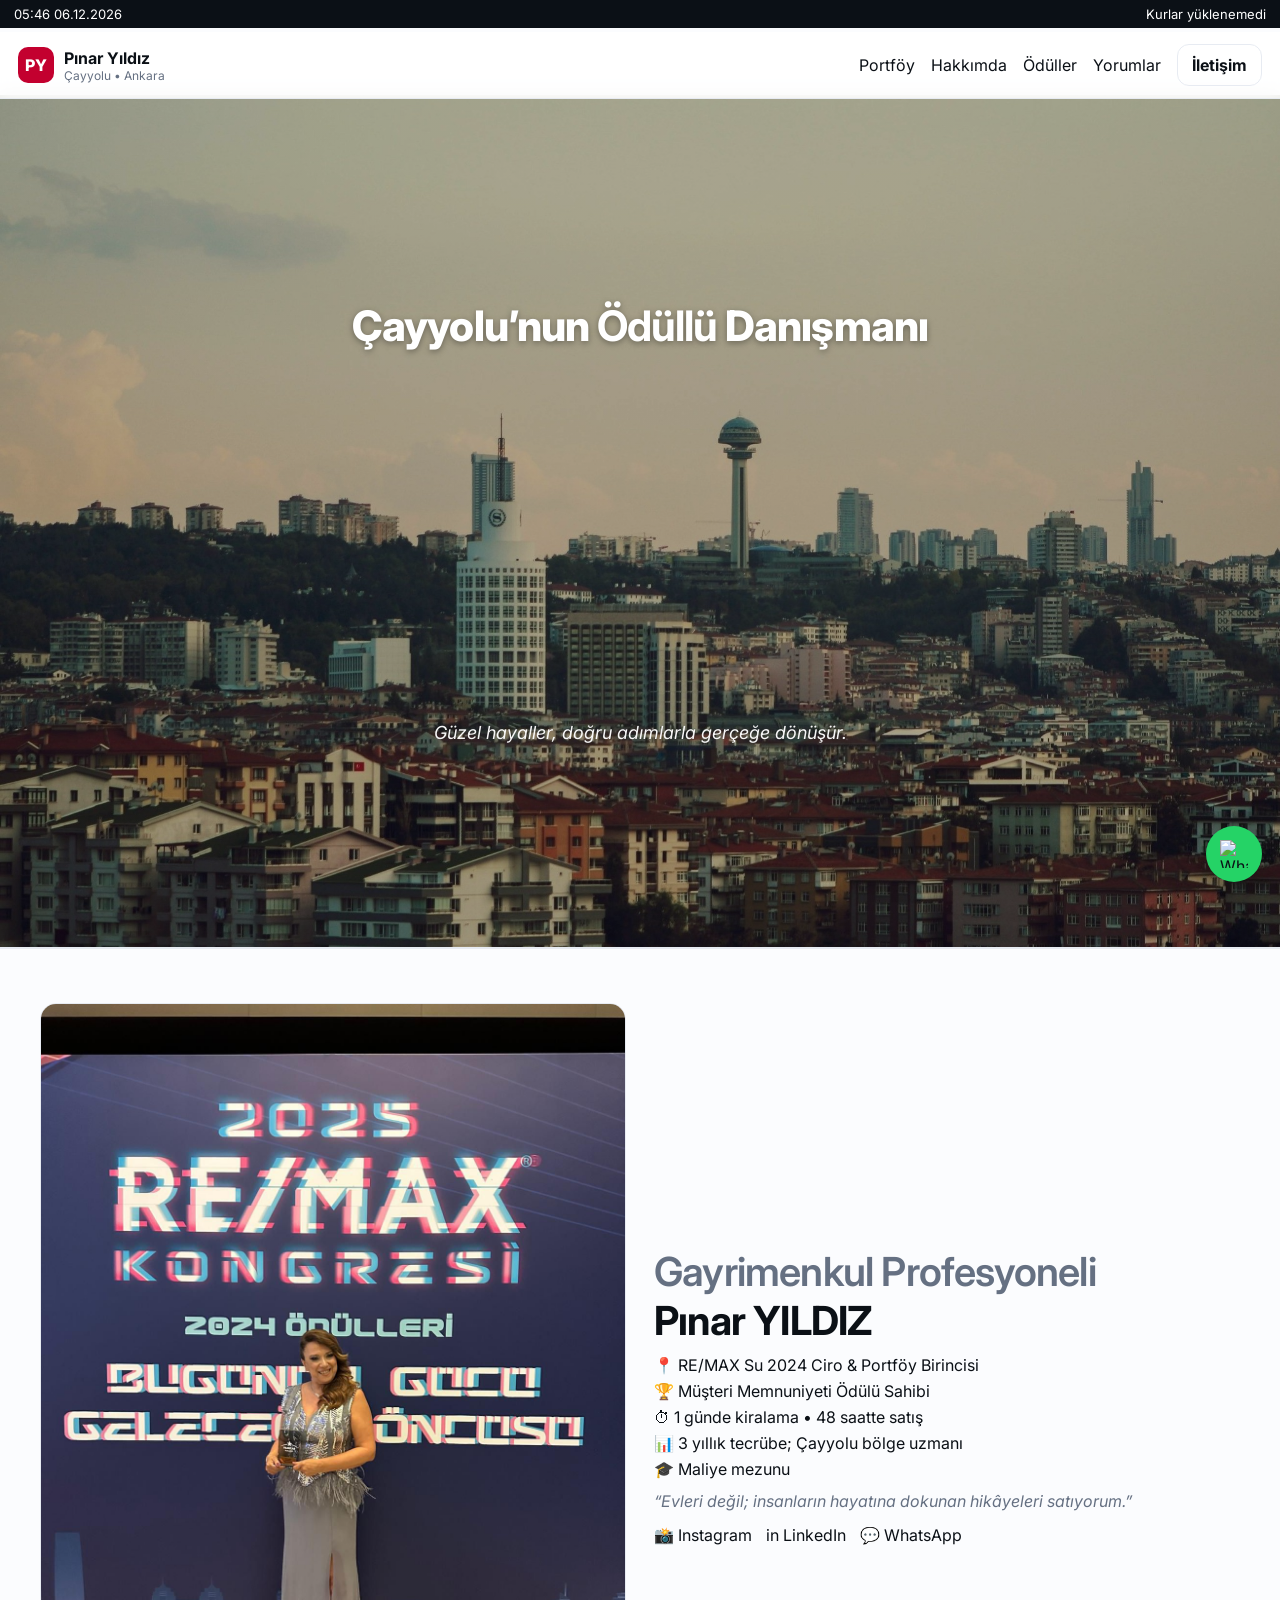
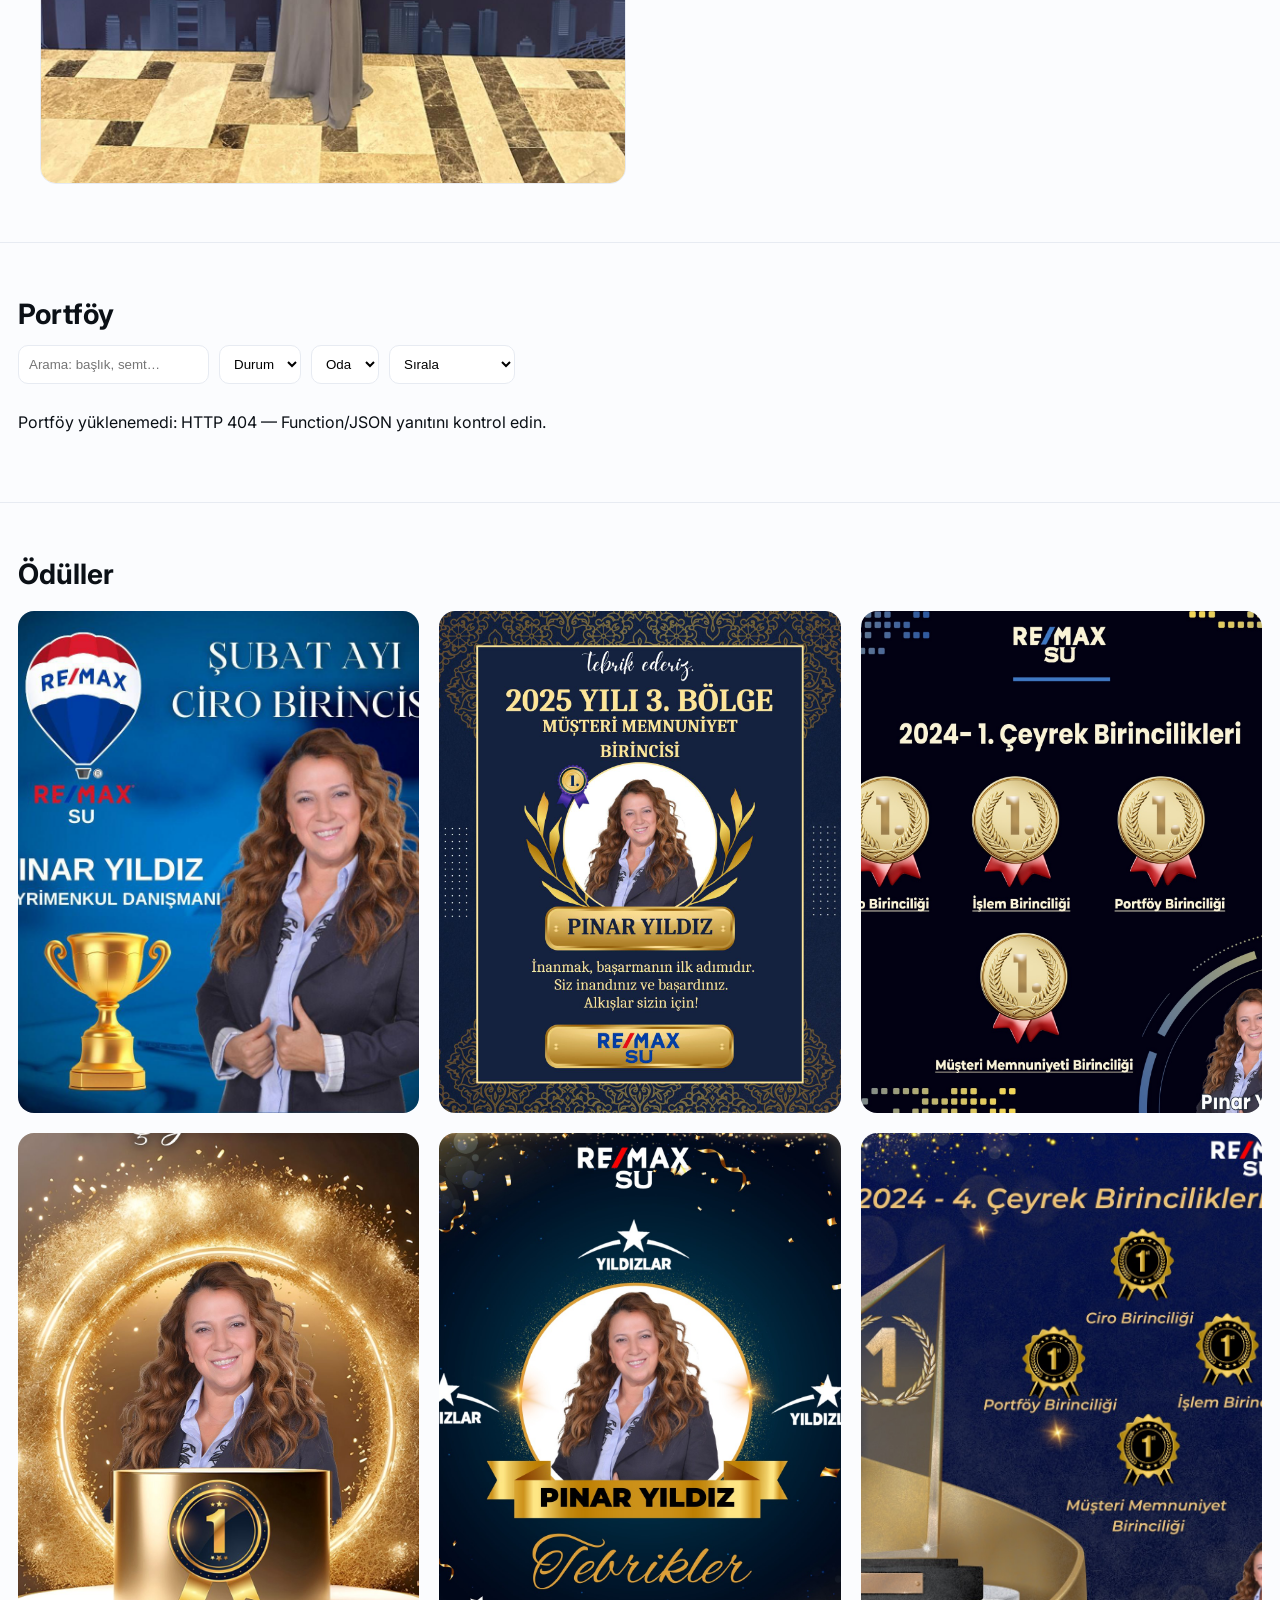
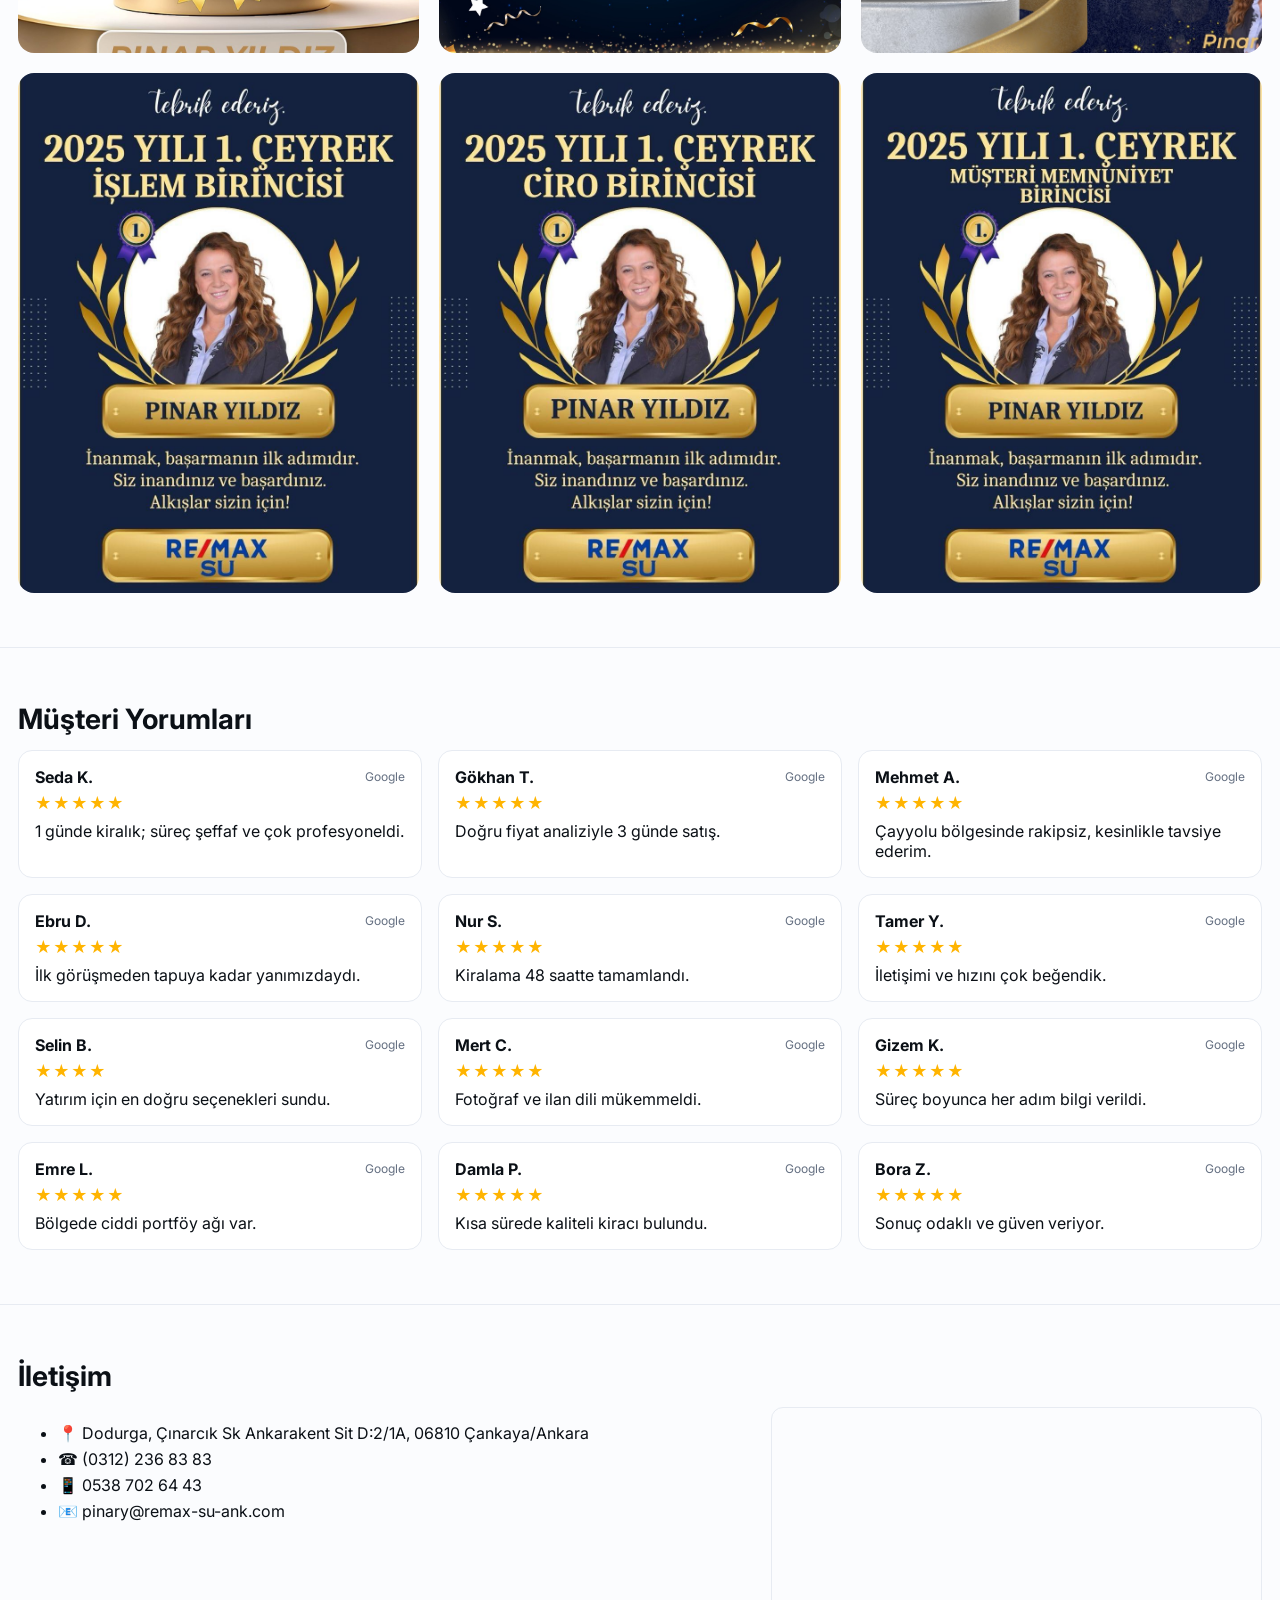
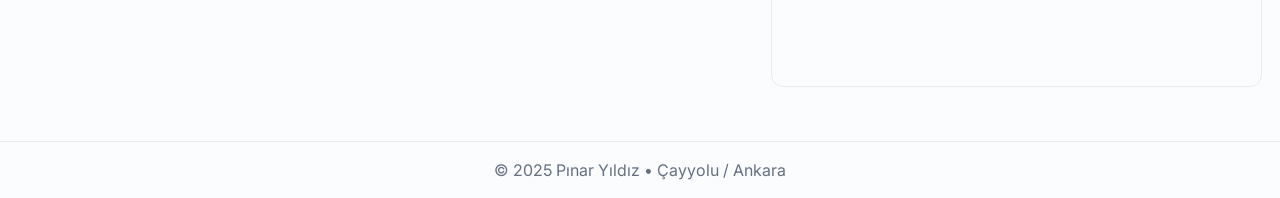
==== commit 90899034: "Update index.html" ====
--- a/index.html
+++ b/index.html
@@ -2,116 +2,54 @@
 <html lang="tr">
 <head>
   <meta charset="utf-8" />
-  <meta name="viewport" content="width=device-width, initial-scale=1" />
+  <meta name="viewport" content="width=device-width,initial-scale=1" />
   <title>Pınar Yıldız | Çayyolu Ankara</title>
-
-  <!-- Yazı tipi -->
   <link href="https://fonts.googleapis.com/css2?family=Inter:wght@300;400;600;800&display=swap" rel="stylesheet" />
-
-  <!-- Mevcut sitenin stilleri -->
   <link rel="stylesheet" href="styles.css" />
-
-  <!-- Bu sayfaya özel küçük dokunuşlar -->
   <style>
-    :root{
-      --radius: 16px;
-      --muted:#8a8f98;
-      --card-bg: #ffffff0d; /* dark modla da uyumlu hafif transparan */
-      --shadow: 0 10px 30px rgba(0,0,0,.15);
-      --brand:#2ad163; /* WhatsApp */
-      --accent:#ef4444; /* fiyat rengi */
+    /* Ödüller 3x3 grid */
+    .awards-grid{
+      display:grid;
+      grid-template-columns:repeat(3,1fr);
+      gap:20px;
+      margin-top:20px
     }
-
-    /* Top bar */
-    .topbar{position:sticky;top:0;z-index:50}
-
-    /* HERO */
-    .hero-banner{position:relative; overflow:hidden}
-    .hero-banner>img{
-      width:100%; height:380px; object-fit:cover; display:block;
-      filter: saturate(1.05) contrast(1.05);
+    .awards-grid img{
+      width:100%;
+      height:100%;
+      max-height:520px;
+      object-fit:cover;
+      border-radius:16px
     }
-    .hero-banner .overlay{
-      position:absolute; inset:0;
-      display:grid; place-content:center;
-      text-align:center; color:#fff;
-      background: linear-gradient(to bottom, rgba(0,0,0,.25), rgba(0,0,0,.45));
+    /* Hero görsel fallback görünürlüğü */
+    .hero-banner .overlay-fallback{display:none}
+    .hero-banner img[hidden]+.overlay-fallback{display:grid}
+    /* Kart: resim üstte / bilgi altta */
+    .card.p.hasimg{display:flex;flex-direction:column;padding:0}
+    .card.p.hasimg img{width:100%;height:220px;object-fit:cover;border-top-left-radius:16px;border-top-right-radius:16px}
+    .card.p.hasimg .pb{padding:16px}
+    /* WhatsApp sabit buton */
+    .wa-fab{
+      position:fixed;right:18px;bottom:18px;z-index:999;
+      width:56px;height:56px;border-radius:50%;
+      background:#25D366;display:flex;align-items:center;justify-content:center;
+      box-shadow:0 8px 30px rgba(0,0,0,.25)
     }
-    .hero-banner .headline{font-size:clamp(24px,4vw,42px); font-weight:800; letter-spacing:.2px}
-    .hero-banner .subhead{margin-top:8px; opacity:.95}
-
-    /* PORTFÖY KARTLARI */
-    .grid.three{display:grid; gap:22px; grid-template-columns:repeat(3,minmax(0,1fr))}
-    @media (max-width:1100px){ .grid.three{grid-template-columns:repeat(2,minmax(0,1fr))} }
-    @media (max-width:700px){ .grid.three{grid-template-columns:1fr} }
-
-    .card{
-      background:var(--card-bg);
-      border-radius:var(--radius);
-      overflow:hidden;
-      box-shadow: var(--shadow);
-      display:flex; flex-direction:column;
-      transition: transform .18s ease, box-shadow .18s ease;
-    }
-    .card:hover{ transform: translateY(-3px); box-shadow:0 18px 40px rgba(0,0,0,.18) }
-    .card>img{
-      width:100%; aspect-ratio: 16/9; object-fit:cover; background:#0f1520;
-      display:block;
-    }
-    .card .pb{ padding:16px 18px 18px }
-    .card h3{ margin:0 0 6px 0; font-size:18px }
-    .card .meta{ color:var(--muted); font-size:13px; margin-bottom:8px }
-    .card .price{ color:var(--accent); font-size:20px; font-weight:800 }
-    .card .small{ font-size:12px; margin-top:8px; color:var(--muted)}
-
-    /* ÖDÜLLER */
-    .awards-grid{
-      display:grid; gap:16px;
-      grid-template-columns:repeat(3, minmax(0,1fr));
-    }
-    @media (max-width:1000px){ .awards-grid{ grid-template-columns:repeat(2,1fr)} }
-    @media (max-width:640px){ .awards-grid{ grid-template-columns:1fr } }
-
-    .award{
-      background:var(--card-bg);
-      border-radius: var(--radius);
-      overflow:hidden;
-      box-shadow: var(--shadow);
-    }
-    .award img{
-      width:100%; height:100%; display:block; object-fit:cover;
-      aspect-ratio: 1 / 1; /* kare kırp */
-      background:#0f1520;
-    }
-
-    /* WhatsApp sabit buton */
-    .wa-float{
-      position:fixed; right:18px; bottom:18px; z-index:80;
-      width:58px; height:58px; border-radius:50%;
-      display:grid; place-items:center; background:var(--brand);
-      color:#fff; box-shadow:0 10px 28px rgba(42,209,99,.55);
-      transition:transform .15s ease;
-    }
-    .wa-float:hover{ transform: scale(1.06) }
-    .wa-float svg{ width:28px; height:28px; display:block }
-
-    /* Hata / boş durum mesajları */
-    .err{color:#ef4444; background:#ef444422; padding:10px 12px; border-radius:10px}
-    .muted{color:var(--muted)}
+    .wa-fab img{width:28px;height:28px;display:block}
+    /* Küçük ekranlarda ödüller 2 sütun */
+    @media (max-width:900px){ .awards-grid{grid-template-columns:repeat(2,1fr)} }
+    @media (max-width:600px){ .awards-grid{grid-template-columns:1fr} }
   </style>
 </head>
-
 <body>
-  <!-- Üst bar -->
+
+  <!-- Üst çubuk: saat & kurlar -->
   <div class="topbar">
-    <div class="dt">
-      <span id="clock">--:--</span>
-      <span id="date">--.--.----</span>
-    </div>
-    <div id="rates">USD • EUR • GBP</div>
+    <div class="dt"><span id="clock">--:--</span> <span id="date">--.--.----</span></div>
+    <div id="rates">Kurlar yükleniyor…</div>
   </div>
 
-  <!-- NAV -->
+  <!-- Navigasyon -->
   <header class="nav">
     <div class="brand">
       <div class="dot">PY</div>
@@ -120,31 +58,27 @@
     <nav>
       <a href="#portfoy">Portföy</a>
       <a href="#hakkinda">Hakkımda</a>
-      <a href="#oduller">Ödüller</a>
+      <a href="#awards">Ödüller</a>
       <a href="#yorumlar">Yorumlar</a>
       <a class="btn" href="#iletisim">İletişim</a>
     </nav>
   </header>
 
-  <!-- HERO -->
+  <!-- Hero banner (atakule manzarası) -->
   <section class="hero-banner">
-    <!-- Atakule manzarası: kendi görselin -->
-    <img src="assets/banner.jpg"
-         alt="Ankara - Atakule manzarası"
-         onerror="this.style.display='none';document.getElementById('hero-fb').style.display='grid';" />
-    <!-- Görsel yüklenmezse fallback -->
-    <div id="hero-fb" class="overlay" style="display:none">
+    <img id="hero-img" src="assets/banner.jpg" alt="Ankara — Atakule"
+         onerror="this.hidden=true" />
+    <div class="overlay-fallback overlay">
       <div class="headline">Çayyolu’nun <b>Ödüllü</b> Danışmanı</div>
       <div class="subhead"><em>Güzel hayaller, doğru adımlarla gerçeğe dönüşür.</em></div>
     </div>
-    <!-- Başlık overlay -->
-    <div class="overlay" aria-hidden="true">
+    <div class="overlay">
       <div class="headline">Çayyolu’nun <b>Ödüllü</b> Danışmanı</div>
       <div class="subhead"><em>Güzel hayaller, doğru adımlarla gerçeğe dönüşür.</em></div>
     </div>
   </section>
 
-  <!-- HAKKINDA -->
+  <!-- Hakkımda -->
   <section id="hakkinda" class="intro section">
     <div class="intro-grid">
       <div class="intro-photo"><img src="assets/award.jpg" alt="Ödül" /></div>
@@ -167,7 +101,7 @@
     </div>
   </section>
 
-  <!-- PORTFÖY -->
+  <!-- Portföy -->
   <section id="portfoy" class="section">
     <h2>Portföy</h2>
 
@@ -180,14 +114,15 @@
       </select>
       <select id="f_rooms">
         <option value="">Oda</option>
-        <option>1+1</option><option>2+1</option><option>3+1</option><option>4+1</option><option>5+2</option>
+        <option>1+1</option><option>2+1</option><option>3+1</option>
+        <option>4+1</option><option>5+2</option>
       </select>
       <select id="f_sort">
         <option value="">Sırala</option>
-        <option value="price_desc">Fiyat (↓)</option>
-        <option value="price_asc">Fiyat (↑)</option>
-        <option value="m2_desc">m² (↓)</option>
-        <option value="m2_asc">m² (↑)</option>
+        <option value="price_asc">Fiyat (Artan)</option>
+        <option value="price_desc">Fiyat (Azalan)</option>
+        <option value="m2_desc">m² (Büyükten)</option>
+        <option value="m2_asc">m² (Küçükten)</option>
       </select>
     </div>
 
@@ -196,30 +131,29 @@
     <p id="csvErr" class="err" style="display:none"></p>
   </section>
 
-  <!-- ÖDÜLLER -->
-  <section id="oduller" class="section">
+  <!-- Ödüller (3×3) -->
+  <section id="awards" class="section">
     <h2>Ödüller</h2>
     <div class="awards-grid">
-      <!-- Resimleri assets/awards/ içine aynen bu adlarla veya yeni adlarla koyabilirsin -->
-      <div class="award"><img src="assets/awards/WhatsApp%20Image%202025-08-16%20at%2011.43.13.jpeg" alt="Ödül 1"></div>
-      <div class="award"><img src="assets/awards/WhatsApp%20Image%202025-08-16%20at%2011.43.29.jpeg" alt="Ödül 2"></div>
-      <div class="award"><img src="assets/awards/WhatsApp%20Image%202025-08-16%20at%2011.43.39.jpeg" alt="Ödül 3"></div>
-      <div class="award"><img src="assets/awards/WhatsApp%20Image%202025-08-16%20at%2011.43.49.jpeg" alt="Ödül 4"></div>
-      <div class="award"><img src="assets/awards/WhatsApp%20Image%202025-08-16%20at%2011.44.48.jpeg" alt="Ödül 5"></div>
-      <div class="award"><img src="assets/awards/WhatsApp%20Image%202025-08-16%20at%2011.45.24.jpeg" alt="Ödül 6"></div>
-      <div class="award"><img src="assets/awards/WhatsApp%20Image%202025-08-16%20at%2011.50.50.jpeg" alt="Ödül 7"></div>
-      <div class="award"><img src="assets/awards/WhatsApp%20Image%202025-08-16%20at%2011.54.55.jpeg" alt="Ödül 8"></div>
-      <div class="award"><img src="assets/awards/WhatsApp%20Image%202025-08-16%20at%2011.57.38.jpeg" alt="Ödül 9"></div>
-    </div>
-  </section>
-
-  <!-- YORUMLAR -->
+      <img src="assets/award1.jpeg" alt="Ödül 1" onerror="this.src='assets/no-image.jpg'">
+      <img src="assets/award2.jpeg" alt="Ödül 2" onerror="this.src='assets/no-image.jpg'">
+      <img src="assets/award3.jpeg" alt="Ödül 3" onerror="this.src='assets/no-image.jpg'">
+      <img src="assets/award4.jpeg" alt="Ödül 4" onerror="this.src='assets/no-image.jpg'">
+      <img src="assets/award5.jpeg" alt="Ödül 5" onerror="this.src='assets/no-image.jpg'">
+      <img src="assets/award6.jpeg" alt="Ödül 6" onerror="this.src='assets/no-image.jpg'">
+      <img src="assets/award7.jpeg" alt="Ödül 7" onerror="this.src='assets/no-image.jpg'">
+      <img src="assets/award8.jpeg" alt="Ödül 8" onerror="this.src='assets/no-image.jpg'">
+      <img src="assets/award9.jpeg" alt="Ödül 9" onerror="this.src='assets/no-image.jpg'">
+    </div>
+  </section>
+
+  <!-- Yorumlar -->
   <section id="yorumlar" class="section">
     <h2>Müşteri Yorumları</h2>
     <div id="twrap" class="twrap"></div>
   </section>
 
-  <!-- İLETİŞİM -->
+  <!-- İletişim -->
   <section id="iletisim" class="section">
     <h2>İletişim</h2>
     <div class="grid two">
@@ -232,155 +166,154 @@
         </ul>
       </div>
       <iframe class="map" loading="lazy"
-              src="https://www.google.com/maps?q=Dodurga,+Çınarcık+Sk+Ankarakent+Sit+D:2/1A,+06810+Çankaya/Ankara&output=embed">
-      </iframe>
+        src="https://www.google.com/maps?q=Dodurga,+Çınarcık+Sk+Ankarakent+Sit+D:2/1A,+06810+Çankaya/Ankara&output=embed"></iframe>
     </div>
   </section>
 
   <footer class="footer">© 2025 Pınar Yıldız • Çayyolu / Ankara</footer>
 
-  <!-- WhatsApp FLOAT -->
-  <a class="wa-float"
-     href="https://wa.me/905387026443?text=Merhaba%20P%C4%B1nar%20Han%C4%B1m,%20portf%C3%B6y%20hakk%C4%B1nda%20bilgi%20almak%20istiyorum."
-     target="_blank" rel="noopener" aria-label="WhatsApp ile yaz">
-    <!-- basit WhatsApp svg -->
-    <svg viewBox="0 0 32 32" fill="none" aria-hidden="true">
-      <path fill="#fff" d="M26.6 5.4A12.9 12.9 0 0 0 16 .8C7.7.8 1 7.5 1 15.8c0 2.8.8 5.5 2.3 7.8L1 31l7.6-2.2a15 15 0 0 0 7.4 2c8.3 0 15-6.7 15-15 0-4-1.6-7.7-4.4-10.4zM16 29.1c-2.4 0-4.7-.6-6.7-1.8l-.5-.3-4.5 1.3 1.3-4.4-.3-.5a12 12 0 1 1 10.8 5.7zm7-8.9c-.4-.2-2.4-1.1-2.8-1.2-.4-.1-.7-.2-1 .2-.3.3-1.1 1.2-1.3 1.4-.2.3-.5.3-.9.1-.4-.2-1.7-.6-3.1-2a11 11 0 0 1-2-3c-.2-.4 0-.6.1-.8l1-1.3c.2-.3.2-.5 0-.8-.1-.2-1-2.4-1.4-3.2-.4-.8-.7-.7-1-.7h-.8c-.3 0-.8.1-1.1.5-.4.4-1.4 1.4-1.4 3.4 0 2 1.4 3.9 1.6 4.2.2.3 2.8 4.3 6.9 6 1 .4 1.8.6 2.4.8.9.3 1.7.3 2.4.2.7-.1 2.4-1 2.7-2 .3-1 .3-1.8.2-2-.1-.2-.3-.3-.7-.5z"/>
-    </svg>
+  <!-- WhatsApp sabit buton -->
+  <a class="wa-fab" aria-label="WhatsApp" target="_blank"
+     href="https://wa.me/905387026443?text=Merhaba%20P%C4%B1nar%20Han%C4%B1m,%20portf%C3%B6y%20hakk%C4%B1nda%20bilgi%20almak%20istiyorum.">
+    <img alt="WhatsApp" src="https://cdn.jsdelivr.net/gh/simple-icons/simple-icons/icons/whatsapp.svg" />
   </a>
 
-  <!-- JS -->
-  <script>
-    /* SAAT */
-    function pad(n){return n<10?'0'+n:n}
-    function tick(){
-      const d=new Date();
-      document.getElementById('clock').textContent=pad(d.getHours())+':'+pad(d.getMinutes());
-      document.getElementById('date').textContent=pad(d.getDate())+'.'+pad(d.getMonth()+1)+'.'+d.getFullYear();
-    }
-    setInterval(tick,1000); tick();
-
-    /* KURLAR */
-    async function loadRates(){
-      const el=document.getElementById('rates');
-      async function tryOne(url,pick){
-        try{
-          const r=await fetch(url,{cache:'no-store'});
-          if(!r.ok) throw 0;
-          const j=await r.json();
-          const o=pick(j);
-          if(o){ el.textContent=`USD ₺ ${o.usd} • EUR ₺ ${o.eur} • GBP ₺ ${o.gbp}`; return true; }
-        }catch(e){}
-        return false;
+<script>
+/* ========== SAAT ========== */
+function pad(n){return n<10?'0'+n:n}
+function tick(){
+  const d=new Date();
+  document.getElementById('clock').textContent =
+    pad(d.getHours())+':'+pad(d.getMinutes());
+  document.getElementById('date').textContent =
+    pad(d.getDate())+'.'+pad(d.getMonth()+1)+'.'+d.getFullYear();
+}
+setInterval(tick,1000); tick();
+
+/* ========== KURLAR (3 kaynaktan dener) ========== */
+async function loadRates(){
+  const el=document.getElementById('rates');
+  async function tryOne(url, pick){
+    try{
+      const r=await fetch(url,{cache:'no-store'});
+      if(!r.ok) throw 0;
+      const j=await r.json();
+      const o=pick(j);
+      if(o){
+        el.textContent=`USD ₺ ${o.usd} • EUR ₺ ${o.eur} • GBP ₺ ${o.gbp}`;
+        return true;
       }
-      if(await tryOne('https://api.exchangerate.host/latest?base=TRY&symbols=USD,EUR,GBP',
-        j=> j&&j.rates?({usd:(1/j.rates.USD).toFixed(2),eur:(1/j.rates.EUR).toFixed(2),gbp:(1/j.rates.GBP).toFixed(2)}):null)) return;
-      if(await tryOne('https://open.er-api.com/v6/latest/TRY',
-        j=> j&&j.rates?({usd:(1/j.rates.USD).toFixed(2),eur:(1/j.rates.EUR).toFixed(2),gbp:(1/j.rates.GBP).toFixed(2)}):null)) return;
-      if(await tryOne('https://api.frankfurter.app/latest?from=TRY&to=USD,EUR,GBP',
-        j=> j&&j.rates?({usd:(1/j.rates.USD).toFixed(2),eur:(1/j.rates.EUR).toFixed(2),gbp:(1/j.rates.GBP).toFixed(2)}):null)) return;
-      el.textContent='Kurlar yüklenemedi';
-    }
-    loadRates(); setInterval(loadRates,300000);
-
-    /* CSV -> FUNCTION */
-    // Function endpoint: /.netlify/functions/portfolio  -> JSON döndürür
-    function normalizeHeader(h){
-      h=(h||'').trim().toLowerCase();
-      const map={
-        'başlık':'title','baslik':'title','title':'title',
-        'fiyat':'price','price':'price',
-        'semt':'district','district':'district',
-        'm2':'m2','metrekare':'m2',
-        'oda':'rooms','rooms':'rooms',
-        'durum':'status','status':'status',
-        'sahibinden link':'link','ilan linki':'link','link':'link',
-        'kapak fotograf':'image_url','kapak fotoğraf':'image_url','image_url':'image_url','görsel':'image_url','resim':'image_url',
-        'tarih':'updated_at','updated_at':'updated_at'
-      }; return map[h]||h;
-    }
-
-    function safeNum(x){
-      const s=String(x||'').replace(/[^\d]/g,''); return s?Number(s):0;
-    }
-
-    function imgOf(it){
-      return (it.image_url && it.image_url.startsWith('http')) ? it.image_url : 'assets/no-image.jpg';
-    }
-
-    function card(x){
-      const img=imgOf(x);
-      const href=(x.link&&x.link.startsWith('http'))?x.link:'#';
-      return `<a class="card" target="_blank" rel="noopener" href="${href}">
-        <img src="${img}" alt="${(x.title||'').replace(/"/g,'&quot;')}"
-             onerror="this.onerror=null;this.src='assets/no-image.jpg'">
-        <div class="pb">
-          <h3>${x.title||''}</h3>
-          <div class="meta">${x.district||''} • ${x.rooms||''} • ${x.m2||''} m²</div>
-          <div class="price">${x.price||''}</div>
-          <div class="small muted">Detaya gitmek için karta tıklayın</div>
-        </div>
-      </a>`;
-    }
-
-    function sortItems(arr, mode){
-      if(!mode) return arr;
-      const A=[...arr];
-      if(mode==='price_desc') return A.sort((a,b)=>safeNum(b.price)-safeNum(a.price));
-      if(mode==='price_asc')  return A.sort((a,b)=>safeNum(a.price)-safeNum(b.price));
-      if(mode==='m2_desc')    return A.sort((a,b)=>safeNum(b.m2)-safeNum(a.m2));
-      if(mode==='m2_asc')     return A.sort((a,b)=>safeNum(a.m2)-safeNum(b.m2));
-      return A;
-    }
-
-    function render(data){
-      const q=document.getElementById('q').value.toLowerCase(),
-            st=document.getElementById('f_status').value,
-            r=document.getElementById('f_rooms').value,
-            sort=document.getElementById('f_sort').value;
-
-      let items=data.filter(x=>
-        (!q||String(x.title||'').toLowerCase().includes(q)||String(x.district||'').toLowerCase().includes(q))
-        &&(!st||x.status===st)&&(!r||x.rooms===r)
-      );
-      items = sortItems(items, sort);
-
-      document.getElementById('cards').innerHTML = items.map(card).join('');
-      document.getElementById('empty').style.display = items.length?'none':'block';
-    }
-
-    async function loadAndRender(){
-      const e=document.getElementById('csvErr'); e.style.display='none';
-      try{
-        const res = await fetch('/.netlify/functions/portfolio', {cache:'no-store'});
-        if(!res.ok) throw new Error('HTTP '+res.status);
-        const data = await res.json(); window._DATA=data; render(data);
-      }catch(err){
-        e.textContent='Portföy yüklenemedi: '+err.message+' — CSV yayın linkini kontrol edin (Dosya → Web’de yayımla → CSV).';
-        e.style.display='block';
-      }
-    }
-    ['q','f_status','f_rooms','f_sort'].forEach(id=>document.getElementById(id).addEventListener('input',()=>render(window._DATA||[])));
-    loadAndRender(); setInterval(loadAndRender,120000);
-
-    /* YORUMLAR */
-    const REVIEWS=[
-      {n:'Seda K.',t:'1 günde kiralık; süreç şeffaf ve çok profesyoneldi.',s:5},
-      {n:'Gökhan T.',t:'Doğru fiyat analiziyle 3 günde satış.',s:5},
-      {n:'Mehmet A.',t:'Çayyolu bölgesinde rakipsiz, kesinlikle tavsiye ederim.',s:5},
-      {n:'Ebru D.',t:'İlk görüşmeden tapuya kadar yanımızdaydı.',s:5},
-      {n:'Nur S.',t:'Kiralama 48 saatte tamamlandı.',s:5},
-      {n:'Tamer Y.',t:'İletişimi ve hızını çok beğendik.',s:5},
-      {n:'Selin B.',t:'Yatırım için en doğru seçenekleri sundu.',s:4},
-      {n:'Mert C.',t:'Fotoğraf ve ilan dili mükemmeldi.',s:5},
-      {n:'Gizem K.',t:'Süreç boyunca her adım bilgi verildi.',s:5},
-      {n:'Emre L.',t:'Bölgede ciddi portföy ağı var.',s:5},
-      {n:'Damla P.',t:'Kısa sürede kaliteli kiracı bulundu.',s:5},
-      {n:'Bora Z.',t:'Sonuç odaklı ve güven veriyor.',s:5}
-    ];
-    function star(n){return '★★★★★'.slice(0,n)}
-    document.getElementById('twrap').innerHTML=
-      REVIEWS.map(r=>`<div class="tcard"><div class="thead"><b>${r.n}</b><span class="src">Google</span></div><div class="stars">${star(r.s)}</div><div>${r.t}</div></div>`).join('');
-  </script>
+    }catch(_){}
+    return false;
+  }
+  if(await tryOne('https://api.exchangerate.host/latest?base=TRY&symbols=USD,EUR,GBP',
+    j=>j&&j.rates?({usd:(1/j.rates.USD).toFixed(2),eur:(1/j.rates.EUR).toFixed(2),gbp:(1/j.rates.GBP).toFixed(2)}):null)) return;
+  if(await tryOne('https://open.er-api.com/v6/latest/TRY',
+    j=>j&&j.rates?({usd:(1/j.rates.USD).toFixed(2),eur:(1/j.rates.EUR).toFixed(2),gbp:(1/j.rates.GBP).toFixed(2)}):null)) return;
+  if(await tryOne('https://api.frankfurter.app/latest?from=TRY&to=USD,EUR,GBP',
+    j=>j&&j.rates?({usd:(1/j.rates.USD).toFixed(2),eur:(1/j.rates.EUR).toFixed(2),gbp:(1/j.rates.GBP).toFixed(2)}):null)) return;
+  el.textContent='Kurlar yüklenemedi';
+}
+loadRates(); setInterval(loadRates, 300000);
+
+/* ========== YARDIMCI: string->number (fiyat, m2) ========== */
+function toNumber(v){
+  if(!v) return 0;
+  const s=String(v).replace(/[^\d.,]/g,'').replace(/\./g,'').replace(',', '.');
+  const n=parseFloat(s);
+  return isNaN(n)?0:n;
+}
+
+/* ========== GÖRSEL ========== */
+function imgOf(it){
+  const u=(it.image_url||'').trim();
+  return (u && /^https?:\/\//i.test(u)) ? u : 'assets/no-image.jpg';
+}
+
+/* ========== KART HTML ========== */
+function card(x){
+  const img = imgOf(x);
+  const href = (x.link && /^https?:\/\//i.test(x.link)) ? x.link : '#';
+  return `
+  <a class="card p hasimg" target="_blank" rel="noopener" href="${href}">
+    <img src="${img}" alt="${(x.title||'').replace(/"/g,'&quot;')}"
+         onerror="this.onerror=null;this.src='assets/no-image.jpg'">
+    <div class="pb">
+      <h3>${x.title||''}</h3>
+      <div class="meta">${x.district||''} • ${x.rooms||''} • ${x.m2||''} m²</div>
+      <div class="price">${x.price||''}</div>
+      <div class="small muted">Detaya gitmek için karta tıklayın • WhatsApp</div>
+    </div>
+  </a>`;
+}
+
+/* ========== FİLTRE + SIRALAMA ========== */
+function sortData(arr, key){
+  const a=[...arr];
+  switch(key){
+    case 'price_asc':  return a.sort((x,y)=>toNumber(x.price)-toNumber(y.price));
+    case 'price_desc': return a.sort((x,y)=>toNumber(y.price)-toNumber(x.price));
+    case 'm2_asc':     return a.sort((x,y)=>toNumber(x.m2)-toNumber(y.m2));
+    case 'm2_desc':    return a.sort((x,y)=>toNumber(y.m2)-toNumber(x.m2));
+    default: return a;
+  }
+}
+
+function render(data){
+  const q = document.getElementById('q').value.toLowerCase();
+  const st = document.getElementById('f_status').value;
+  const r  = document.getElementById('f_rooms').value;
+  const srt= document.getElementById('f_sort').value;
+
+  let items = data.filter(x =>
+    (!q || String(x.title||'').toLowerCase().includes(q) ||
+           String(x.district||'').toLowerCase().includes(q))
+    && (!st || x.status===st)
+    && (!r || x.rooms===r)
+  );
+  items = sortData(items, srt);
+
+  document.getElementById('cards').innerHTML = items.map(card).join('');
+  document.getElementById('empty').style.display = items.length ? 'none' : 'block';
+}
+
+/* ========== PORTFÖYÜ ÇEK ========== */
+async function loadAndRender(){
+  const e=document.getElementById('csvErr'); e.style.display='none';
+  try{
+    const res = await fetch('/.netlify/functions/portfolio',{cache:'no-store'});
+    if(!res.ok) throw new Error('HTTP '+res.status);
+    const data = await res.json();
+    window._DATA = Array.isArray(data) ? data : [];
+    render(window._DATA);
+  }catch(err){
+    e.textContent='Portföy yüklenemedi: '+err.message+' — Function/JSON yanıtını kontrol edin.';
+    e.style.display='block';
+  }
+}
+['q','f_status','f_rooms','f_sort'].forEach(id =>
+  document.getElementById(id).addEventListener('input',()=>render(window._DATA||[]))
+);
+loadAndRender(); setInterval(loadAndRender, 120000);
+
+/* ========== YORUMLAR ========== */
+const REVIEWS=[
+  {n:'Seda K.',t:'1 günde kiralık; süreç şeffaf ve çok profesyoneldi.',s:5},
+  {n:'Gökhan T.',t:'Doğru fiyat analiziyle 3 günde satış.',s:5},
+  {n:'Mehmet A.',t:'Çayyolu bölgesinde rakipsiz, kesinlikle tavsiye ederim.',s:5},
+  {n:'Ebru D.',t:'İlk görüşmeden tapuya kadar yanımızdaydı.',s:5},
+  {n:'Nur S.',t:'Kiralama 48 saatte tamamlandı.',s:5},
+  {n:'Tamer Y.',t:'İletişimi ve hızını çok beğendik.',s:5},
+  {n:'Selin B.',t:'Yatırım için en doğru seçenekleri sundu.',s:4},
+  {n:'Mert C.',t:'Fotoğraf ve ilan dili mükemmeldi.',s:5},
+  {n:'Gizem K.',t:'Süreç boyunca her adım bilgi verildi.',s:5},
+  {n:'Emre L.',t:'Bölgede ciddi portföy ağı var.',s:5},
+  {n:'Damla P.',t:'Kısa sürede kaliteli kiracı bulundu.',s:5},
+  {n:'Bora Z.',t:'Sonuç odaklı ve güven veriyor.',s:5}
+];
+function star(n){return '★★★★★'.slice(0,n)}
+document.getElementById('twrap').innerHTML =
+  REVIEWS.map(r=>`<div class="tcard"><div class="thead"><b>${r.n}</b><span class="src">Google</span></div><div class="stars">${star(r.s)}</div><div>${r.t}</div></div>`).join('');
+</script>
 </body>
 </html>
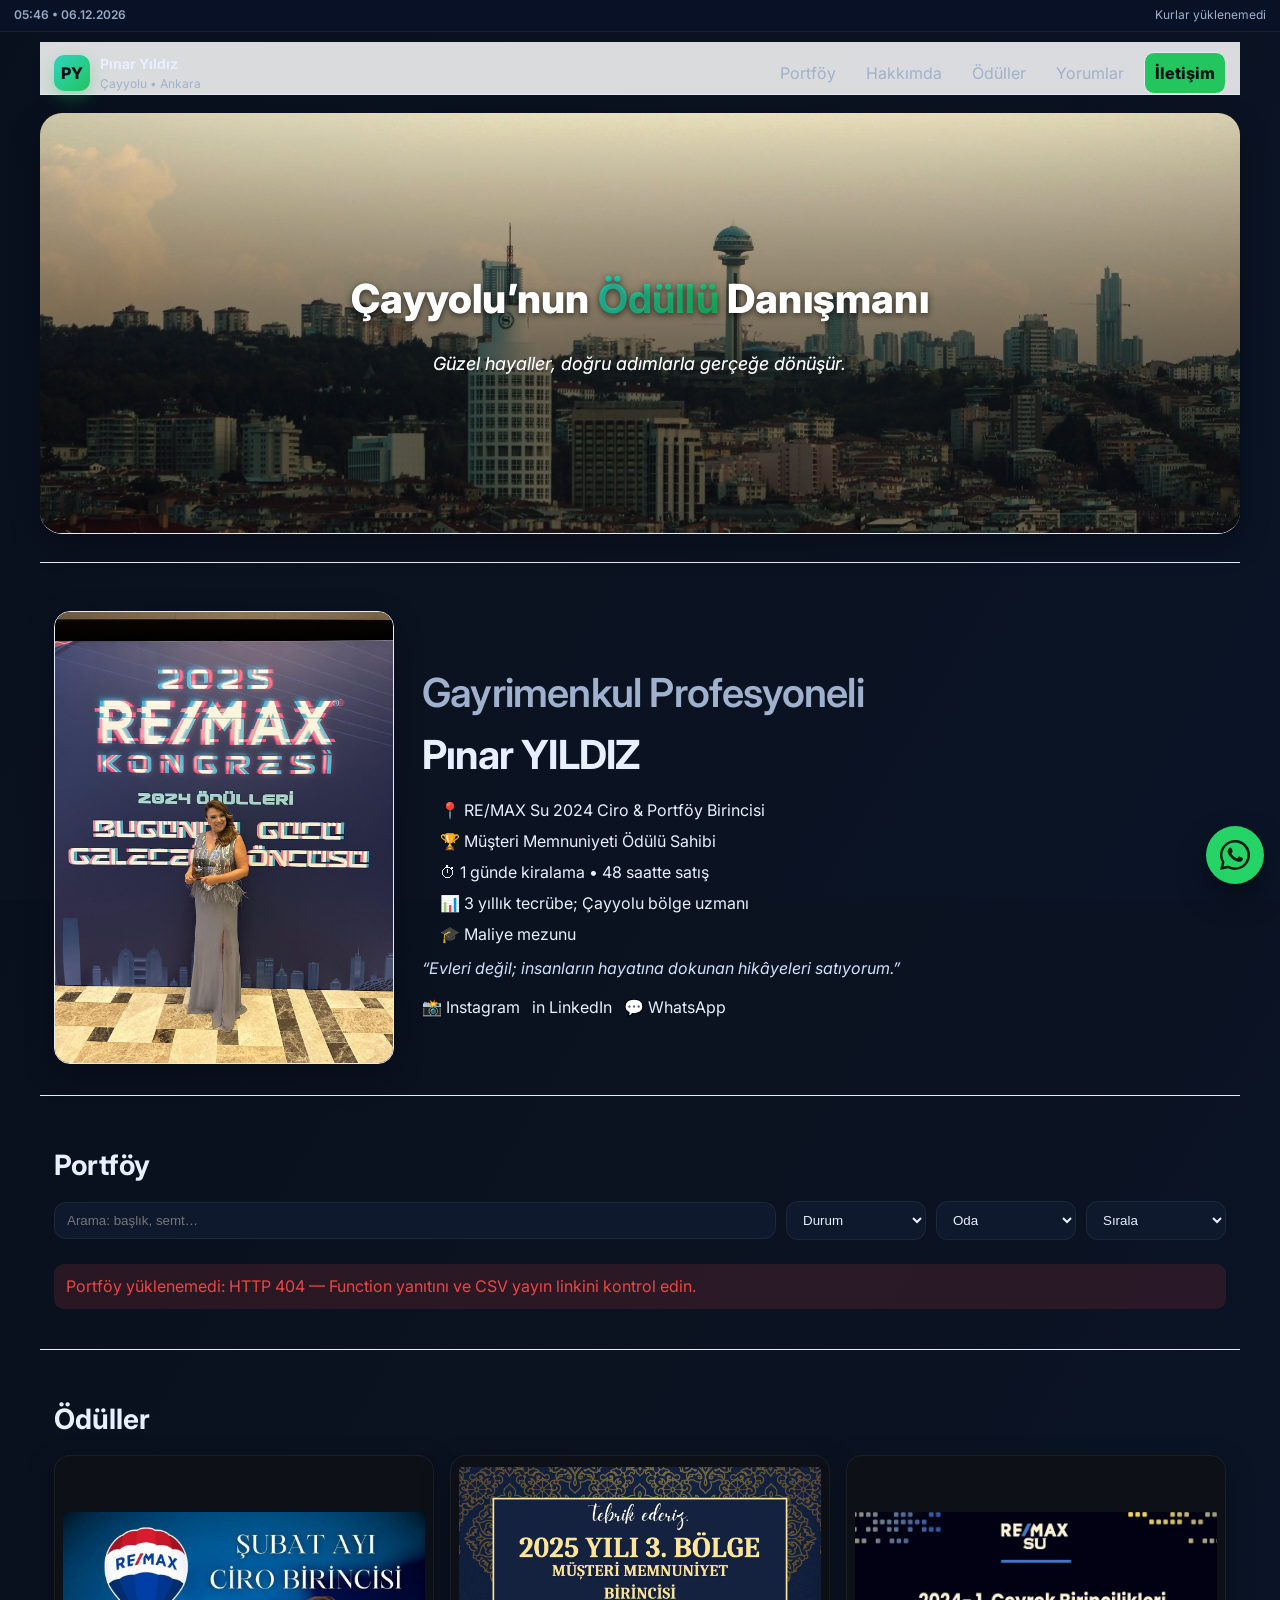
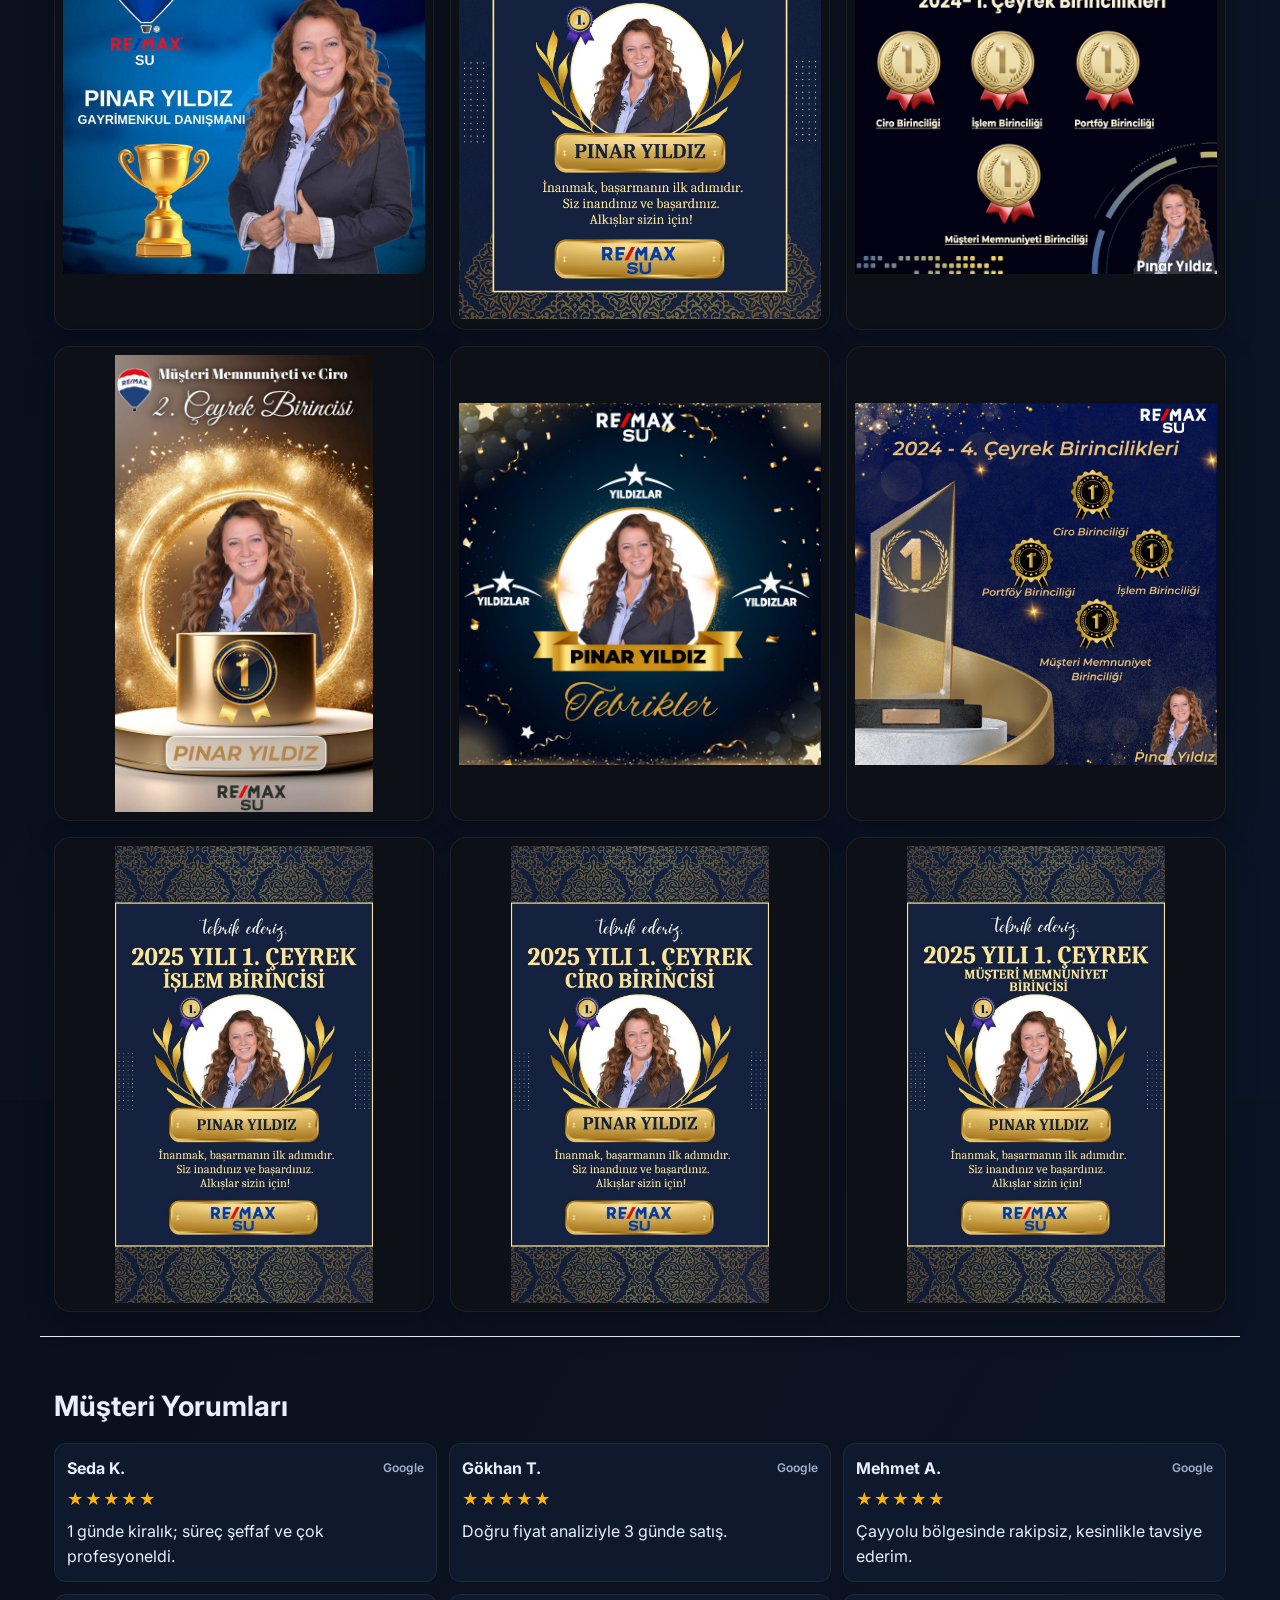
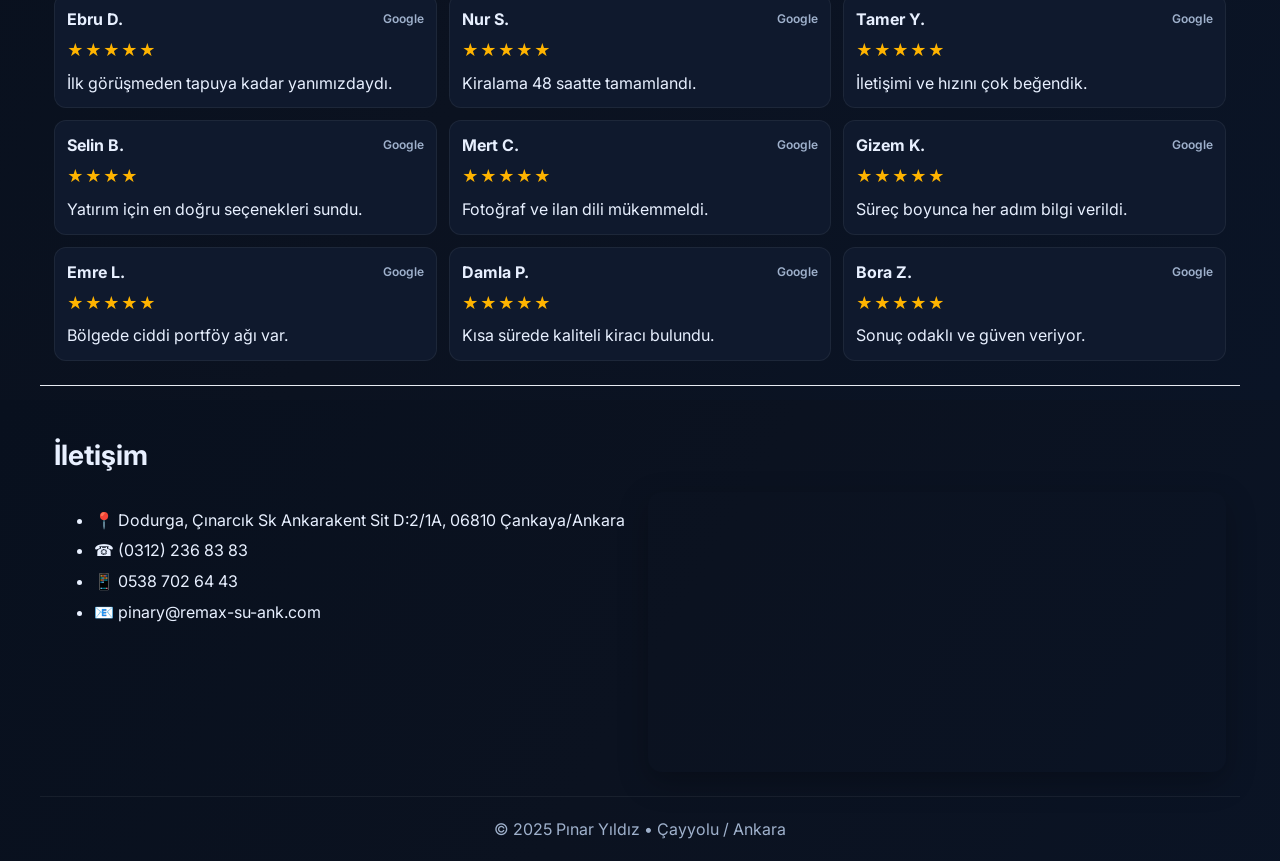
==== commit 624f4be0: "Update index.html" ====
--- a/index.html
+++ b/index.html
@@ -2,54 +2,230 @@
 <html lang="tr">
 <head>
   <meta charset="utf-8" />
-  <meta name="viewport" content="width=device-width,initial-scale=1" />
+  <meta name="viewport" content="width=device-width, initial-scale=1" />
+  <meta name="theme-color" content="#0b1220" />
   <title>Pınar Yıldız | Çayyolu Ankara</title>
+
+  <!-- Yazı tipleri -->
   <link href="https://fonts.googleapis.com/css2?family=Inter:wght@300;400;600;800&display=swap" rel="stylesheet" />
+
+  <!-- Mevcut sitenin stylesheet'i (varsa) -->
   <link rel="stylesheet" href="styles.css" />
+
+  <!-- Bu sayfaya özel güçlendirmeler -->
   <style>
-    /* Ödüller 3x3 grid */
+    :root{
+      --bg:#0b1220;
+      --bg-soft:#0f192d;
+      --card:#0f1a2d;
+      --muted:#9fb1cc;
+      --text:#e8f0ff;
+      --primary:#22c55e;
+      --primary2:#2dd4bf;
+      --accent:#ef4444;
+      --radius:16px;
+      --radius-lg:22px;
+      --shadow:0 10px 30px rgba(0,0,0,.25);
+      --ring:1px solid rgba(255,255,255,.06);
+    }
+    *{box-sizing:border-box}
+    html,body{height:100%}
+    body{
+      margin:0;
+      font-family:Inter,system-ui,-apple-system,Segoe UI,Roboto,Arial,"Apple Color Emoji","Segoe UI Emoji";
+      background:linear-gradient(120deg,#08101e,#0b1220 45%,#0a1426);
+      color:var(--text);
+      -webkit-text-size-adjust:100%;
+      text-rendering:optimizeLegibility;
+      line-height:1.55;
+    }
+    a{color:inherit}
+
+    /* Üst bar */
+    .topbar{
+      display:flex;
+      align-items:center;
+      justify-content:space-between;
+      gap:12px;
+      padding:6px 14px;
+      background:#091126;
+      border-bottom:var(--ring);
+      position:sticky; top:0; z-index:50;
+      font-size:12px; color:var(--muted);
+    }
+    .topbar .dt{font-weight:600; opacity:.95}
+
+    /* Header / nav */
+    .nav{
+      max-width:1200px; margin:10px auto 0;
+      display:flex; align-items:center; justify-content:space-between;
+      padding:10px 14px 0;
+      flex-wrap:wrap; gap:8px 16px;
+    }
+    .brand{display:flex;align-items:center;gap:10px}
+    .brand .dot{
+      width:36px; height:36px; border-radius:10px;
+      display:grid; place-content:center;
+      background:linear-gradient(135deg,var(--primary2),var(--primary));
+      color:#031018; font-weight:800;
+      box-shadow:0 6px 18px rgba(34,197,94,.35);
+    }
+    .brand .txt{display:flex;flex-direction:column}
+    .brand .txt b{font-size:14px}
+    .brand .txt span{font-size:12px; color:var(--muted)}
+    .nav nav{display:flex; align-items:center; gap:10px; overflow-x:auto}
+    .nav nav a{color:var(--muted); text-decoration:none; padding:8px 10px; border-radius:10px}
+    .nav nav a.btn{background:var(--primary); color:#041018; font-weight:800}
+
+    /* Hero */
+    .hero-banner{
+      position:relative; max-width:1200px; margin:18px auto 28px;
+      border-radius:var(--radius-lg); overflow:hidden;
+      box-shadow:var(--shadow);
+    }
+    .hero-banner img{
+      width:100%;
+      height:clamp(200px, 38vw, 420px);
+      object-fit:cover; display:block;
+      filter:saturate(1.05) contrast(1.05);
+    }
+    .hero-banner .overlay{
+      position:absolute; inset:0;
+      display:grid; place-content:center;
+      text-align:center; gap:10px;
+      color:#e9eef7;
+      background:linear-gradient(180deg,rgba(0,0,0,0.00) 0%, rgba(0,0,0,.35) 65%);
+      pointer-events:none;
+    }
+    .hero-banner .headline{
+      font-weight:800; letter-spacing:.2px;
+      font-size:clamp(24px, 5vw, 40px);
+    }
+    .hero-banner .headline b{
+      background:linear-gradient(135deg,var(--primary2),var(--primary));
+      -webkit-background-clip:text; background-clip:text; color:transparent;
+    }
+    .hero-banner .subhead{font-size:clamp(14px,3.2vw,18px); opacity:.95}
+    .overlay-fallback{display:none}
+    .hero-banner img[hidden]+.overlay-fallback{display:grid}
+
+    /* Generic sections */
+    .section{max-width:1200px; margin:0 auto; padding: clamp(18px,5vw,48px) 14px 24px}
+    h1{font-size:clamp(28px,5vw,40px); margin:0 0 8px}
+    h2{font-size:clamp(22px,4vw,32px); margin:10px 0 14px}
+    .muted{color:var(--muted)}
+
+    /* Intro grid */
+    .intro-grid{display:grid; grid-template-columns:340px 1fr; gap:28px; align-items:center}
+    .intro-photo img{width:100%; border-radius:var(--radius); box-shadow:var(--shadow)}
+    .bullets{margin:12px 0 10px; padding-left:18px}
+    .bullets li{margin:6px 0}
+    .vision{margin-top:8px; color:#cfe2ff}
+    .socials{display:flex; gap:12px; flex-wrap:wrap; margin-top:8px}
+
+    /* Filters */
+    .filters{
+      display:flex; gap:10px; align-items:center; flex-wrap:wrap; margin:6px 0 8px;
+    }
+    .filters input, .filters select{
+      background:var(--bg-soft); color:var(--text);
+      border:var(--ring); padding:10px 12px; border-radius:12px;
+      outline:none; min-width:140px;
+    }
+    .filters input{flex:1}
+
+    /* Grid helpers */
+    .grid{display:grid; gap:20px}
+    .grid.three{grid-template-columns:repeat(3,minmax(0,1fr))}
+    @media (max-width:1200px){ .grid.three{grid-template-columns:repeat(2,minmax(0,1fr))} }
+    @media (max-width:720px){ .grid.three{grid-template-columns:1fr} }
+
+    /* Card */
+    .card{
+      background:var(--card); border:var(--ring); border-radius:var(--radius);
+      overflow:hidden; box-shadow:0 8px 24px rgba(2,12,26,.4);
+      text-decoration:none; color:var(--text);
+      display:flex; flex-direction:column;
+      transition:transform .18s ease, box-shadow .18s ease;
+    }
+    .card:hover{ transform:translateY(-3px); box-shadow:0 18px 40px rgba(0,0,0,.26) }
+    .card.p.hasimg img{
+      width:100%;
+      height:auto;
+      aspect-ratio:16/9;
+      object-fit:cover; object-position:center;
+      display:block; background:#0f1520;
+    }
+    .card .pb{ padding:14px 16px 16px }
+    .card h3{ margin:2px 0 6px 0; font-size:18px }
+    .card .meta{ font-size:13px; color:var(--muted); margin-bottom:8px }
+    .card .price{ color:#ffd1d4; font-weight:800; font-size:18px; margin:8px 0 6px }
+    .small{ font-size:12px; color:var(--muted) }
+
+    /* Awards */
     .awards-grid{
-      display:grid;
-      grid-template-columns:repeat(3,1fr);
-      gap:20px;
-      margin-top:20px
-    }
+      display:grid; gap:16px;
+      grid-template-columns:repeat(3,minmax(0,1fr));
+    }
+    @media (max-width:1200px){ .awards-grid{grid-template-columns:repeat(2,minmax(0,1fr))} }
+    @media (max-width:720px){ .awards-grid{grid-template-columns:1fr} }
     .awards-grid img{
       width:100%;
-      height:100%;
-      max-height:520px;
-      object-fit:cover;
-      border-radius:16px
-    }
-    /* Hero görsel fallback görünürlüğü */
-    .hero-banner .overlay-fallback{display:none}
-    .hero-banner img[hidden]+.overlay-fallback{display:grid}
-    /* Kart: resim üstte / bilgi altta */
-    .card.p.hasimg{display:flex;flex-direction:column;padding:0}
-    .card.p.hasimg img{width:100%;height:220px;object-fit:cover;border-top-left-radius:16px;border-top-right-radius:16px}
-    .card.p.hasimg .pb{padding:16px}
-    /* WhatsApp sabit buton */
+      height:auto;
+      aspect-ratio:4/5;           /* poster hissi */
+      object-fit:contain;         /* kırpma yok */
+      background:#0d1117;
+      border:var(--ring);
+      border-radius:var(--radius);
+      padding:8px;
+      box-shadow:var(--shadow);
+    }
+
+    /* Reviews */
+    .twrap{display:grid; gap:12px; grid-template-columns:repeat(3,minmax(0,1fr))}
+    .tcard{background:var(--bg-soft); border:var(--ring); border-radius:12px; padding:12px}
+    .thead{display:flex; justify-content:space-between}
+    .stars{color:#ffd166}
+    @media (max-width:960px){.twrap{grid-template-columns:1fr 1fr}}
+    @media (max-width:640px){.twrap{grid-template-columns:1fr}}
+
+    /* Contact */
+    .grid.two{display:grid; grid-template-columns:1fr 1fr; gap:16px}
+    @media (max-width:720px){ .grid.two{ grid-template-columns:1fr } }
+    .map{width:100%; aspect-ratio:16/9; border:0; border-radius:14px; box-shadow:var(--shadow)}
+    .contact li{margin:6px 0}
+
+    /* Footer */
+    .footer{
+      max-width:1200px; margin:0 auto 40px;
+      color:var(--muted); padding:20px 14px; border-top:var(--ring)
+    }
+
+    /* WhatsApp floating */
     .wa-fab{
-      position:fixed;right:18px;bottom:18px;z-index:999;
-      width:56px;height:56px;border-radius:50%;
-      background:#25D366;display:flex;align-items:center;justify-content:center;
-      box-shadow:0 8px 30px rgba(0,0,0,.25)
-    }
-    .wa-fab img{width:28px;height:28px;display:block}
-    /* Küçük ekranlarda ödüller 2 sütun */
-    @media (max-width:900px){ .awards-grid{grid-template-columns:repeat(2,1fr)} }
-    @media (max-width:600px){ .awards-grid{grid-template-columns:1fr} }
+      position:fixed; right:16px; bottom:16px; z-index:90;
+      width:58px; height:58px; border-radius:50%;
+      display:grid; place-content:center;
+      background:#25D366; color:#052012;
+      text-decoration:none; box-shadow:0 14px 30px rgba(0,0,0,.35);
+      transition:transform .15s ease;
+    }
+    .wa-fab:hover{ transform:scale(1.06) }
+    .wa-fab svg{ width:30px; height:30px; display:block }
+
+    /* Hata/Boş */
+    .err{color:#ef4444; background:#ef444422; padding:10px 12px; border-radius:10px}
   </style>
 </head>
 <body>
 
-  <!-- Üst çubuk: saat & kurlar -->
+  <!-- ÜST BAR -->
   <div class="topbar">
-    <div class="dt"><span id="clock">--:--</span> <span id="date">--.--.----</span></div>
-    <div id="rates">Kurlar yükleniyor…</div>
+    <div class="dt"><span id="clock">--:--</span> • <span id="date">--.--.----</span></div>
+    <div id="rates">USD • EUR • GBP</div>
   </div>
 
-  <!-- Navigasyon -->
+  <!-- NAV -->
   <header class="nav">
     <div class="brand">
       <div class="dot">PY</div>
@@ -58,32 +234,32 @@
     <nav>
       <a href="#portfoy">Portföy</a>
       <a href="#hakkinda">Hakkımda</a>
-      <a href="#awards">Ödüller</a>
+      <a href="#oduller">Ödüller</a>
       <a href="#yorumlar">Yorumlar</a>
       <a class="btn" href="#iletisim">İletişim</a>
     </nav>
   </header>
 
-  <!-- Hero banner (atakule manzarası) -->
+  <!-- HERO -->
   <section class="hero-banner">
-    <img id="hero-img" src="assets/banner.jpg" alt="Ankara — Atakule"
+    <img id="hero-img" src="assets/banner.jpg" alt="Ankara - Atakule"
          onerror="this.hidden=true" />
     <div class="overlay-fallback overlay">
       <div class="headline">Çayyolu’nun <b>Ödüllü</b> Danışmanı</div>
       <div class="subhead"><em>Güzel hayaller, doğru adımlarla gerçeğe dönüşür.</em></div>
     </div>
-    <div class="overlay">
+    <div class="overlay" aria-hidden="true">
       <div class="headline">Çayyolu’nun <b>Ödüllü</b> Danışmanı</div>
       <div class="subhead"><em>Güzel hayaller, doğru adımlarla gerçeğe dönüşür.</em></div>
     </div>
   </section>
 
-  <!-- Hakkımda -->
+  <!-- HAKKINDA -->
   <section id="hakkinda" class="intro section">
     <div class="intro-grid">
       <div class="intro-photo"><img src="assets/award.jpg" alt="Ödül" /></div>
       <div class="intro-copy">
-        <h1><span class="muted">Gayrimenkul Profesyoneli</span><br /><strong>Pınar YILDIZ</strong></h1>
+        <h1><span class="muted">Gayrimenkul Profesyoneli</span><br><strong>Pınar YILDIZ</strong></h1>
         <ul class="bullets">
           <li>📍 RE/MAX Su 2024 Ciro & Portföy Birincisi</li>
           <li>🏆 Müşteri Memnuniyeti Ödülü Sahibi</li>
@@ -101,10 +277,9 @@
     </div>
   </section>
 
-  <!-- Portföy -->
+  <!-- PORTFÖY -->
   <section id="portfoy" class="section">
     <h2>Portföy</h2>
-
     <div class="filters">
       <input id="q" placeholder="Arama: başlık, semt…" />
       <select id="f_status">
@@ -117,12 +292,12 @@
         <option>1+1</option><option>2+1</option><option>3+1</option>
         <option>4+1</option><option>5+2</option>
       </select>
-      <select id="f_sort">
+      <select id="f_sort" title="Sırala">
         <option value="">Sırala</option>
-        <option value="price_asc">Fiyat (Artan)</option>
-        <option value="price_desc">Fiyat (Azalan)</option>
-        <option value="m2_desc">m² (Büyükten)</option>
-        <option value="m2_asc">m² (Küçükten)</option>
+        <option value="price_desc">Fiyat (↓)</option>
+        <option value="price_asc">Fiyat (↑)</option>
+        <option value="m2_desc">m² (↓)</option>
+        <option value="m2_asc">m² (↑)</option>
       </select>
     </div>
 
@@ -131,8 +306,8 @@
     <p id="csvErr" class="err" style="display:none"></p>
   </section>
 
-  <!-- Ödüller (3×3) -->
-  <section id="awards" class="section">
+  <!-- ÖDÜLLER -->
+  <section id="oduller" class="section">
     <h2>Ödüller</h2>
     <div class="awards-grid">
       <img src="assets/award1.jpeg" alt="Ödül 1" onerror="this.src='assets/no-image.jpg'">
@@ -147,13 +322,13 @@
     </div>
   </section>
 
-  <!-- Yorumlar -->
+  <!-- YORUMLAR -->
   <section id="yorumlar" class="section">
     <h2>Müşteri Yorumları</h2>
     <div id="twrap" class="twrap"></div>
   </section>
 
-  <!-- İletişim -->
+  <!-- İLETİŞİM -->
   <section id="iletisim" class="section">
     <h2>İletişim</h2>
     <div class="grid two">
@@ -166,154 +341,145 @@
         </ul>
       </div>
       <iframe class="map" loading="lazy"
-        src="https://www.google.com/maps?q=Dodurga,+Çınarcık+Sk+Ankarakent+Sit+D:2/1A,+06810+Çankaya/Ankara&output=embed"></iframe>
+              src="https://www.google.com/maps?q=Dodurga,+Çınarcık+Sk+Ankarakent+Sit+D:2/1A,+06810+Çankaya/Ankara&output=embed"></iframe>
     </div>
   </section>
 
   <footer class="footer">© 2025 Pınar Yıldız • Çayyolu / Ankara</footer>
 
-  <!-- WhatsApp sabit buton -->
-  <a class="wa-fab" aria-label="WhatsApp" target="_blank"
-     href="https://wa.me/905387026443?text=Merhaba%20P%C4%B1nar%20Han%C4%B1m,%20portf%C3%B6y%20hakk%C4%B1nda%20bilgi%20almak%20istiyorum.">
-    <img alt="WhatsApp" src="https://cdn.jsdelivr.net/gh/simple-icons/simple-icons/icons/whatsapp.svg" />
+  <!-- WhatsApp Floating -->
+  <a class="wa-fab"
+     href="https://wa.me/905387026443?text=Merhaba%20P%C4%B1nar%20Han%C4%B1m,%20portf%C3%B6y%20hakk%C4%B1nda%20bilgi%20almak%20istiyorum."
+     target="_blank" rel="noopener" aria-label="WhatsApp">
+    <svg viewBox="0 0 24 24" fill="currentColor" aria-hidden="true">
+      <path d="M20.52 3.49A11.78 11.78 0 0 0 12.07 0C5.42 0 .02 5.4.02 12.05c0 2 .52 3.94 1.51 5.67L0 24l6.43-1.48a12.04 12.04 0 0 0 5.64 1.43h.01c6.65 0 12.05-5.4 12.05-12.05a12 12 0 0 0-3.6-8.41ZM12.08 22.02h-.01a10 10 0 0 1-5.1-1.39l-.37-.22-3.82.88.82-3.72-.24-.38a10 10 0 1 1 8.72 4.83Zm5.5-7.89c-.3-.15-1.75-.86-2.02-.96-.27-.1-.47-.15-.67.15-.2.3-.77.95-.94 1.15-.17.2-.35.22-.65.07-.3-.15-1.26-.46-2.4-1.46-.88-.79-1.47-1.76-1.65-2.06-.17-.3-.02-.46.13-.61.14-.14.3-.35.45-.52.15-.17.2-.3.3-.5.1-.2.05-.37-.02-.52-.07-.15-.67-1.61-.92-2.2-.24-.58-.49-.5-.67-.5h-.57c-.2 0-.52.07-.8.37-.27.3-1.05 1.02-1.05 2.5s1.08 2.9 1.23 3.1c.15.2 2.12 3.23 5.13 4.52.72.31 1.28.5 1.72.64.72.23 1.38.2 1.9.12.58-.09 1.75-.72 2-1.41.24-.69.24-1.29.17-1.41-.07-.12-.27-.2-.57-.35Z"/>
+    </svg>
   </a>
 
-<script>
-/* ========== SAAT ========== */
-function pad(n){return n<10?'0'+n:n}
-function tick(){
-  const d=new Date();
-  document.getElementById('clock').textContent =
-    pad(d.getHours())+':'+pad(d.getMinutes());
-  document.getElementById('date').textContent =
-    pad(d.getDate())+'.'+pad(d.getMonth()+1)+'.'+d.getFullYear();
-}
-setInterval(tick,1000); tick();
-
-/* ========== KURLAR (3 kaynaktan dener) ========== */
-async function loadRates(){
-  const el=document.getElementById('rates');
-  async function tryOne(url, pick){
-    try{
-      const r=await fetch(url,{cache:'no-store'});
-      if(!r.ok) throw 0;
-      const j=await r.json();
-      const o=pick(j);
-      if(o){
-        el.textContent=`USD ₺ ${o.usd} • EUR ₺ ${o.eur} • GBP ₺ ${o.gbp}`;
-        return true;
+  <!-- ===== JS ===== -->
+  <script>
+    /* Saat / Tarih */
+    function pad(n){return n<10?'0'+n:n}
+    function tick(){
+      const d=new Date();
+      document.getElementById('clock').textContent = pad(d.getHours())+':'+pad(d.getMinutes());
+      document.getElementById('date').textContent  = pad(d.getDate())+'.'+pad(d.getMonth()+1)+'.'+d.getFullYear();
+    }
+    tick(); setInterval(tick, 1000);
+
+    /* Kurlar: 3 kaynak yedekli */
+    async function loadRates(){
+      const el=document.getElementById('rates');
+      async function tryOne(url,pick){
+        try{
+          const r=await fetch(url,{cache:'no-store'}); if(!r.ok) throw 0;
+          const j=await r.json(); const o=pick(j);
+          if(o){ el.textContent=`USD ₺ ${o.usd} • EUR ₺ ${o.eur} • GBP ₺ ${o.gbp}`; return true; }
+        }catch(e){}
+        return false;
       }
-    }catch(_){}
-    return false;
-  }
-  if(await tryOne('https://api.exchangerate.host/latest?base=TRY&symbols=USD,EUR,GBP',
-    j=>j&&j.rates?({usd:(1/j.rates.USD).toFixed(2),eur:(1/j.rates.EUR).toFixed(2),gbp:(1/j.rates.GBP).toFixed(2)}):null)) return;
-  if(await tryOne('https://open.er-api.com/v6/latest/TRY',
-    j=>j&&j.rates?({usd:(1/j.rates.USD).toFixed(2),eur:(1/j.rates.EUR).toFixed(2),gbp:(1/j.rates.GBP).toFixed(2)}):null)) return;
-  if(await tryOne('https://api.frankfurter.app/latest?from=TRY&to=USD,EUR,GBP',
-    j=>j&&j.rates?({usd:(1/j.rates.USD).toFixed(2),eur:(1/j.rates.EUR).toFixed(2),gbp:(1/j.rates.GBP).toFixed(2)}):null)) return;
-  el.textContent='Kurlar yüklenemedi';
-}
-loadRates(); setInterval(loadRates, 300000);
-
-/* ========== YARDIMCI: string->number (fiyat, m2) ========== */
-function toNumber(v){
-  if(!v) return 0;
-  const s=String(v).replace(/[^\d.,]/g,'').replace(/\./g,'').replace(',', '.');
-  const n=parseFloat(s);
-  return isNaN(n)?0:n;
-}
-
-/* ========== GÖRSEL ========== */
-function imgOf(it){
-  const u=(it.image_url||'').trim();
-  return (u && /^https?:\/\//i.test(u)) ? u : 'assets/no-image.jpg';
-}
-
-/* ========== KART HTML ========== */
-function card(x){
-  const img = imgOf(x);
-  const href = (x.link && /^https?:\/\//i.test(x.link)) ? x.link : '#';
-  return `
-  <a class="card p hasimg" target="_blank" rel="noopener" href="${href}">
-    <img src="${img}" alt="${(x.title||'').replace(/"/g,'&quot;')}"
-         onerror="this.onerror=null;this.src='assets/no-image.jpg'">
-    <div class="pb">
-      <h3>${x.title||''}</h3>
-      <div class="meta">${x.district||''} • ${x.rooms||''} • ${x.m2||''} m²</div>
-      <div class="price">${x.price||''}</div>
-      <div class="small muted">Detaya gitmek için karta tıklayın • WhatsApp</div>
-    </div>
-  </a>`;
-}
-
-/* ========== FİLTRE + SIRALAMA ========== */
-function sortData(arr, key){
-  const a=[...arr];
-  switch(key){
-    case 'price_asc':  return a.sort((x,y)=>toNumber(x.price)-toNumber(y.price));
-    case 'price_desc': return a.sort((x,y)=>toNumber(y.price)-toNumber(x.price));
-    case 'm2_asc':     return a.sort((x,y)=>toNumber(x.m2)-toNumber(y.m2));
-    case 'm2_desc':    return a.sort((x,y)=>toNumber(y.m2)-toNumber(x.m2));
-    default: return a;
-  }
-}
-
-function render(data){
-  const q = document.getElementById('q').value.toLowerCase();
-  const st = document.getElementById('f_status').value;
-  const r  = document.getElementById('f_rooms').value;
-  const srt= document.getElementById('f_sort').value;
-
-  let items = data.filter(x =>
-    (!q || String(x.title||'').toLowerCase().includes(q) ||
-           String(x.district||'').toLowerCase().includes(q))
-    && (!st || x.status===st)
-    && (!r || x.rooms===r)
-  );
-  items = sortData(items, srt);
-
-  document.getElementById('cards').innerHTML = items.map(card).join('');
-  document.getElementById('empty').style.display = items.length ? 'none' : 'block';
-}
-
-/* ========== PORTFÖYÜ ÇEK ========== */
-async function loadAndRender(){
-  const e=document.getElementById('csvErr'); e.style.display='none';
-  try{
-    const res = await fetch('/.netlify/functions/portfolio',{cache:'no-store'});
-    if(!res.ok) throw new Error('HTTP '+res.status);
-    const data = await res.json();
-    window._DATA = Array.isArray(data) ? data : [];
-    render(window._DATA);
-  }catch(err){
-    e.textContent='Portföy yüklenemedi: '+err.message+' — Function/JSON yanıtını kontrol edin.';
-    e.style.display='block';
-  }
-}
-['q','f_status','f_rooms','f_sort'].forEach(id =>
-  document.getElementById(id).addEventListener('input',()=>render(window._DATA||[]))
-);
-loadAndRender(); setInterval(loadAndRender, 120000);
-
-/* ========== YORUMLAR ========== */
-const REVIEWS=[
-  {n:'Seda K.',t:'1 günde kiralık; süreç şeffaf ve çok profesyoneldi.',s:5},
-  {n:'Gökhan T.',t:'Doğru fiyat analiziyle 3 günde satış.',s:5},
-  {n:'Mehmet A.',t:'Çayyolu bölgesinde rakipsiz, kesinlikle tavsiye ederim.',s:5},
-  {n:'Ebru D.',t:'İlk görüşmeden tapuya kadar yanımızdaydı.',s:5},
-  {n:'Nur S.',t:'Kiralama 48 saatte tamamlandı.',s:5},
-  {n:'Tamer Y.',t:'İletişimi ve hızını çok beğendik.',s:5},
-  {n:'Selin B.',t:'Yatırım için en doğru seçenekleri sundu.',s:4},
-  {n:'Mert C.',t:'Fotoğraf ve ilan dili mükemmeldi.',s:5},
-  {n:'Gizem K.',t:'Süreç boyunca her adım bilgi verildi.',s:5},
-  {n:'Emre L.',t:'Bölgede ciddi portföy ağı var.',s:5},
-  {n:'Damla P.',t:'Kısa sürede kaliteli kiracı bulundu.',s:5},
-  {n:'Bora Z.',t:'Sonuç odaklı ve güven veriyor.',s:5}
-];
-function star(n){return '★★★★★'.slice(0,n)}
-document.getElementById('twrap').innerHTML =
-  REVIEWS.map(r=>`<div class="tcard"><div class="thead"><b>${r.n}</b><span class="src">Google</span></div><div class="stars">${star(r.s)}</div><div>${r.t}</div></div>`).join('');
-</script>
+      if(await tryOne('https://api.exchangerate.host/latest?base=TRY&symbols=USD,EUR,GBP', j=> j?.rates?({usd:(1/j.rates.USD).toFixed(2), eur:(1/j.rates.EUR).toFixed(2), gbp:(1/j.rates.GBP).toFixed(2)}):null)) return;
+      if(await tryOne('https://open.er-api.com/v6/latest/TRY',                         j=> j?.rates?({usd:(1/j.rates.USD).toFixed(2), eur:(1/j.rates.EUR).toFixed(2), gbp:(1/j.rates.GBP).toFixed(2)}):null)) return;
+      if(await tryOne('https://api.frankfurter.app/latest?from=TRY&to=USD,EUR,GBP',   j=> j?.rates?({usd:(1/j.rates.USD).toFixed(2), eur:(1/j.rates.EUR).toFixed(2), gbp:(1/j.rates.GBP).toFixed(2)}):null)) return;
+      el.textContent='Kurlar yüklenemedi';
+    }
+    loadRates(); setInterval(loadRates, 300000);
+
+    /* Yardımcılar */
+    function toNumber(v){
+      if(!v) return 0;
+      const s=String(v).replace(/[^\d.,]/g,'').replace(/\./g,'').replace(',', '.');
+      const n=parseFloat(s);
+      return isNaN(n)?0:n;
+    }
+    function imgOf(it){
+      const u=(it.image_url||'').trim();
+      return (u && /^https?:\/\//i.test(u)) ? u : 'assets/no-image.jpg';
+    }
+
+    /* Kart */
+    function card(x){
+      const img = imgOf(x);
+      const href = (x.link && /^https?:\/\//i.test(x.link)) ? x.link : '#';
+      return `
+      <a class="card p hasimg" target="_blank" rel="noopener" href="${href}">
+        <img src="${img}" alt="${(x.title||'').replace(/"/g,'&quot;')}"
+             onerror="this.onerror=null;this.src='assets/no-image.jpg'">
+        <div class="pb">
+          <h3>${x.title||''}</h3>
+          <div class="meta">${x.district||''} • ${x.rooms||''} • ${x.m2||''} m²</div>
+          <div class="price">${x.price||''}</div>
+          <div class="small">Detaya gitmek için karta tıklayın</div>
+        </div>
+      </a>`;
+    }
+
+    /* Sıralama & Filtre */
+    function sortData(arr, key){
+      const a=[...arr];
+      switch(key){
+        case 'price_asc':  return a.sort((x,y)=>toNumber(x.price)-toNumber(y.price));
+        case 'price_desc': return a.sort((x,y)=>toNumber(y.price)-toNumber(x.price));
+        case 'm2_asc':     return a.sort((x,y)=>toNumber(x.m2)-toNumber(y.m2));
+        case 'm2_desc':    return a.sort((x,y)=>toNumber(y.m2)-toNumber(x.m2));
+        default: return a;
+      }
+    }
+    function render(data){
+      const q   = document.getElementById('q').value.toLowerCase();
+      const st  = document.getElementById('f_status').value;
+      const rm  = document.getElementById('f_rooms').value;
+      const srt = document.getElementById('f_sort').value;
+
+      let items = data.filter(x=>
+        (!q || String(x.title||'').toLowerCase().includes(q) || String(x.district||'').toLowerCase().includes(q)) &&
+        (!st || x.status===st) &&
+        (!rm || x.rooms===rm)
+      );
+      items = sortData(items, srt);
+
+      document.getElementById('cards').innerHTML = items.map(card).join('');
+      document.getElementById('empty').style.display = items.length?'none':'block';
+    }
+
+    /* Portföy verisini çek */
+    async function loadAndRender(){
+      const e=document.getElementById('csvErr'); e.style.display='none';
+      try{
+        const res = await fetch('/.netlify/functions/portfolio', {cache:'no-store'});
+        if(!res.ok) throw new Error('HTTP '+res.status);
+        const data = await res.json();
+        window._DATA = Array.isArray(data) ? data : [];
+        render(window._DATA);
+      }catch(err){
+        e.textContent='Portföy yüklenemedi: '+err.message+' — Function yanıtını ve CSV yayın linkini kontrol edin.';
+        e.style.display='block';
+      }
+    }
+    ['q','f_status','f_rooms','f_sort'].forEach(id=>{
+      const el=document.getElementById(id);
+      if(el) el.addEventListener('input', ()=>render(window._DATA||[]));
+    });
+    loadAndRender(); setInterval(loadAndRender, 120000);
+
+    /* Yorumlar */
+    const REVIEWS=[
+      {n:'Seda K.',t:'1 günde kiralık; süreç şeffaf ve çok profesyoneldi.',s:5},
+      {n:'Gökhan T.',t:'Doğru fiyat analiziyle 3 günde satış.',s:5},
+      {n:'Mehmet A.',t:'Çayyolu bölgesinde rakipsiz, kesinlikle tavsiye ederim.',s:5},
+      {n:'Ebru D.',t:'İlk görüşmeden tapuya kadar yanımızdaydı.',s:5},
+      {n:'Nur S.',t:'Kiralama 48 saatte tamamlandı.',s:5},
+      {n:'Tamer Y.',t:'İletişimi ve hızını çok beğendik.',s:5},
+      {n:'Selin B.',t:'Yatırım için en doğru seçenekleri sundu.',s:4},
+      {n:'Mert C.',t:'Fotoğraf ve ilan dili mükemmeldi.',s:5},
+      {n:'Gizem K.',t:'Süreç boyunca her adım bilgi verildi.',s:5},
+      {n:'Emre L.',t:'Bölgede ciddi portföy ağı var.',s:5},
+      {n:'Damla P.',t:'Kısa sürede kaliteli kiracı bulundu.',s:5},
+      {n:'Bora Z.',t:'Sonuç odaklı ve güven veriyor.',s:5}
+    ];
+    function star(n){return '★★★★★'.slice(0, Math.max(0, Math.min(5,n)))}
+    document.getElementById('twrap').innerHTML =
+      REVIEWS.map(r=>`<div class="tcard"><div class="thead"><b>${r.n}</b><span class="src muted">Google</span></div><div class="stars">${star(r.s)}</div><div>${r.t}</div></div>`).join('');
+  </script>
 </body>
 </html>
